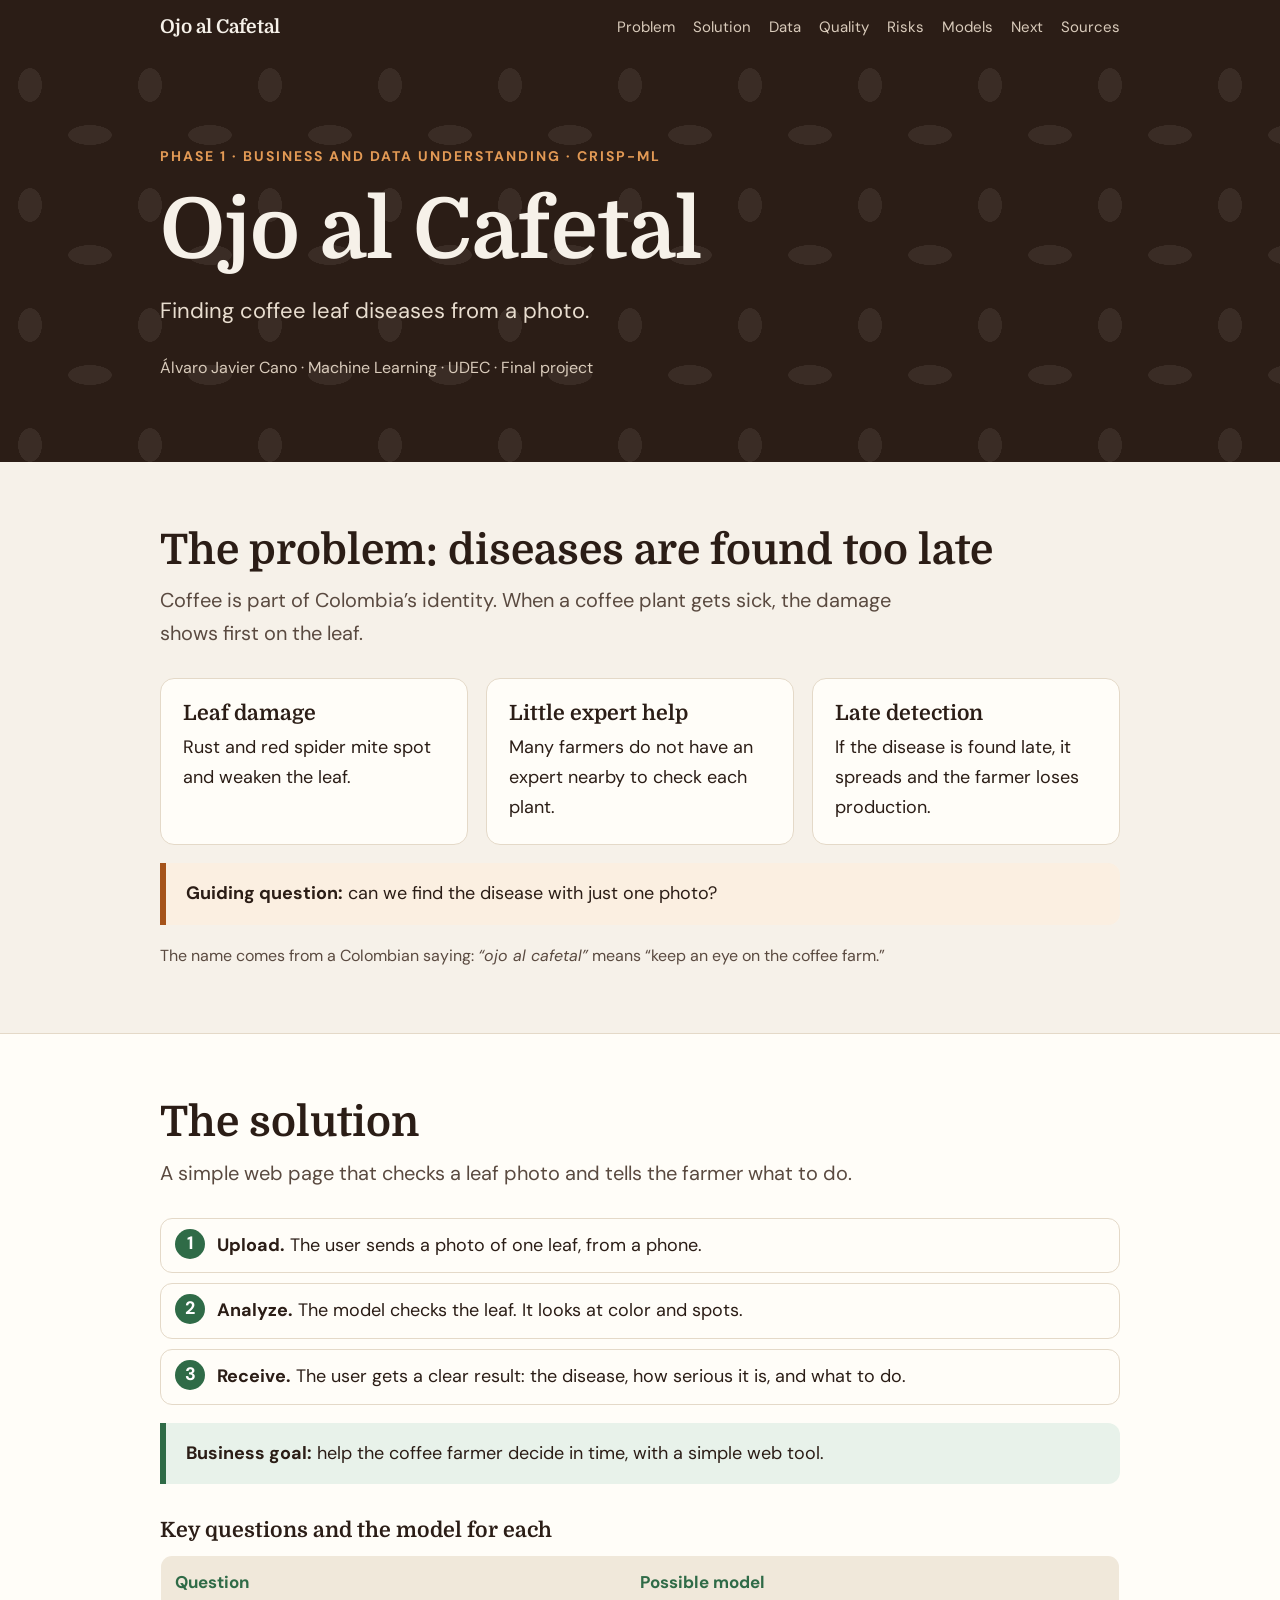
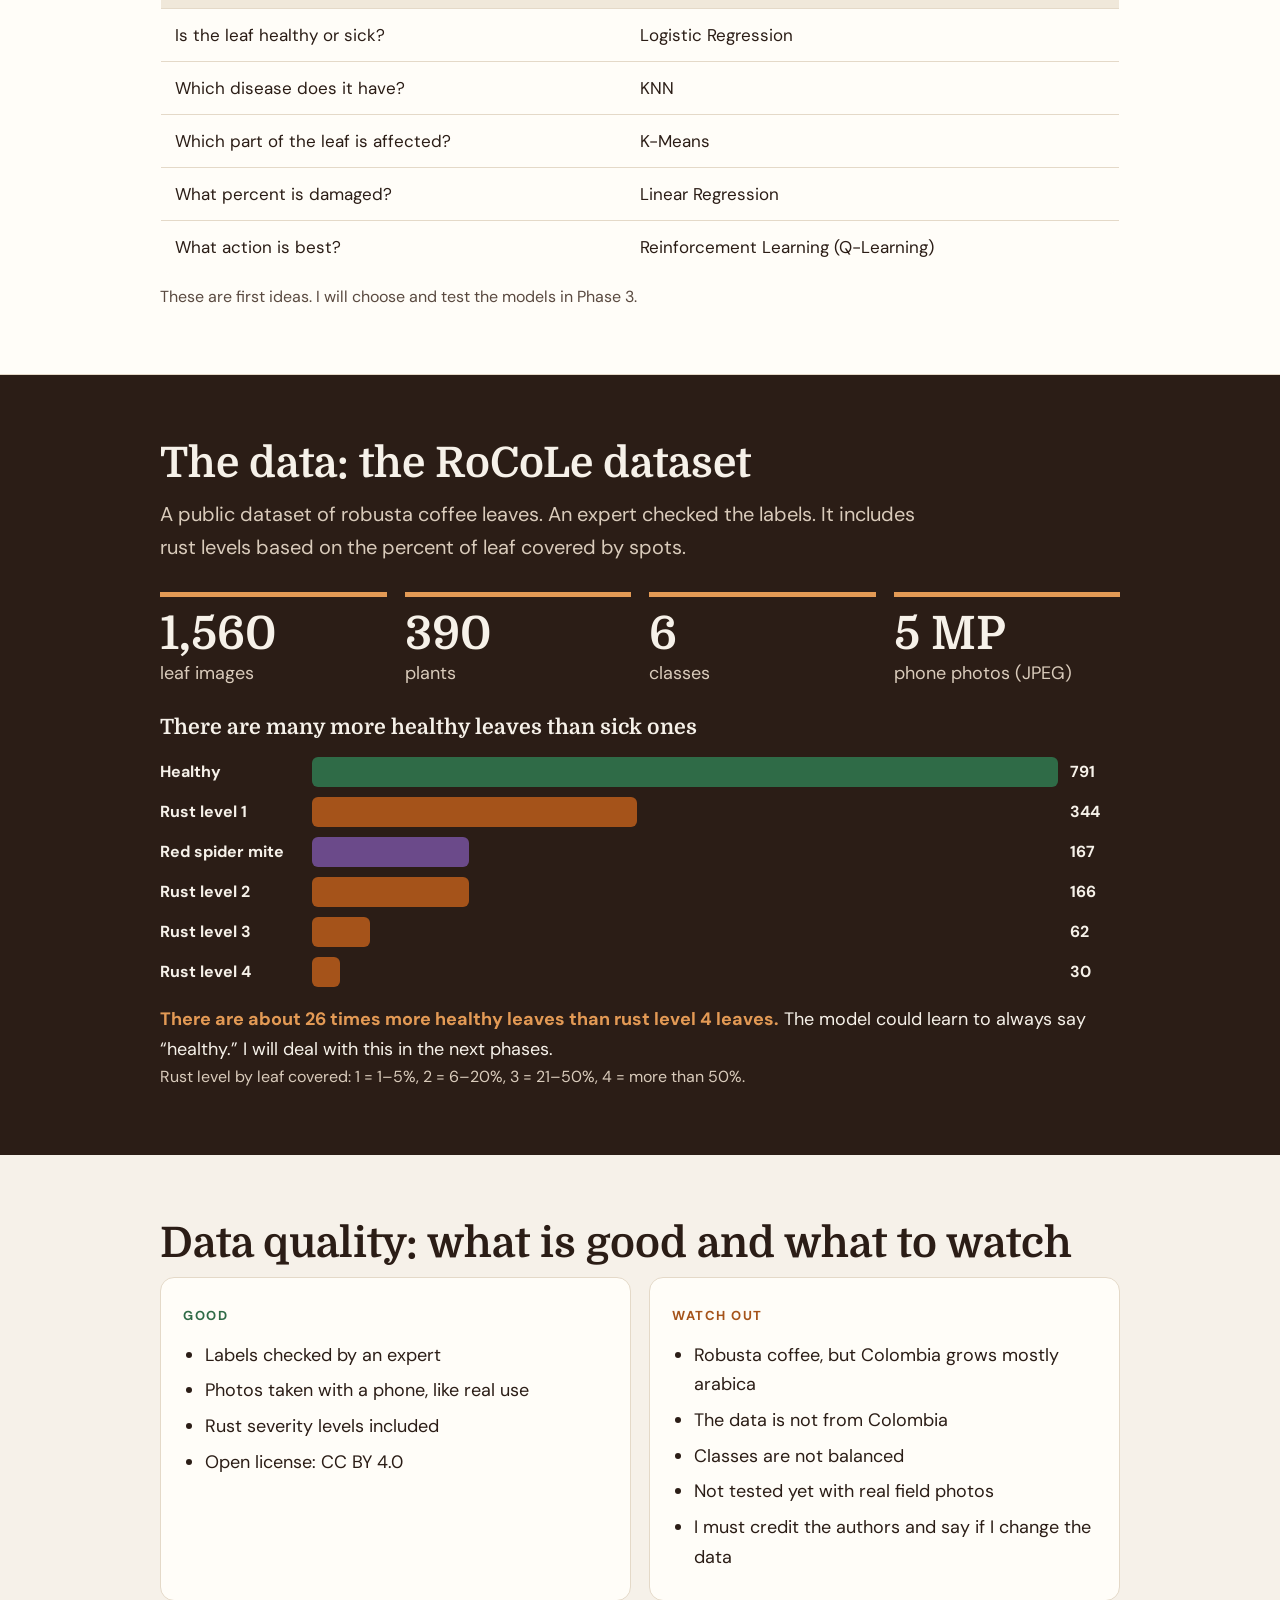
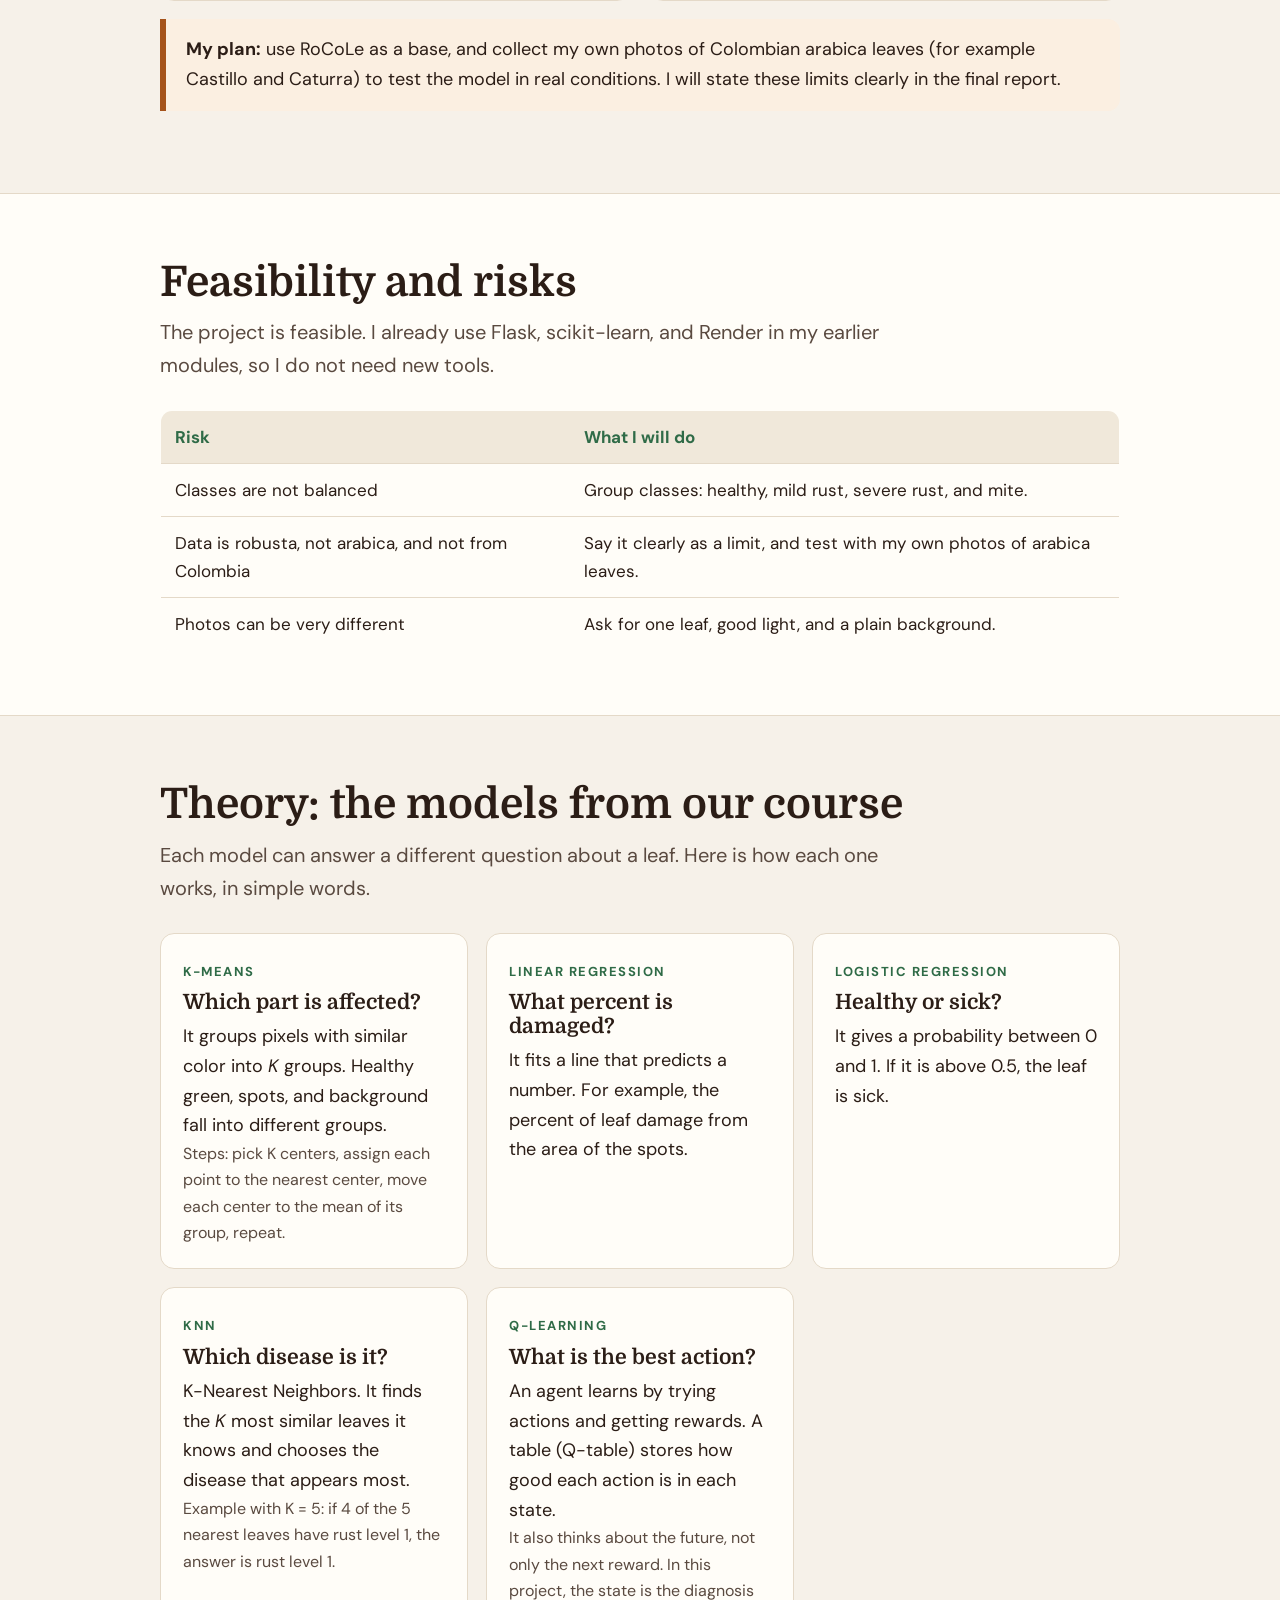
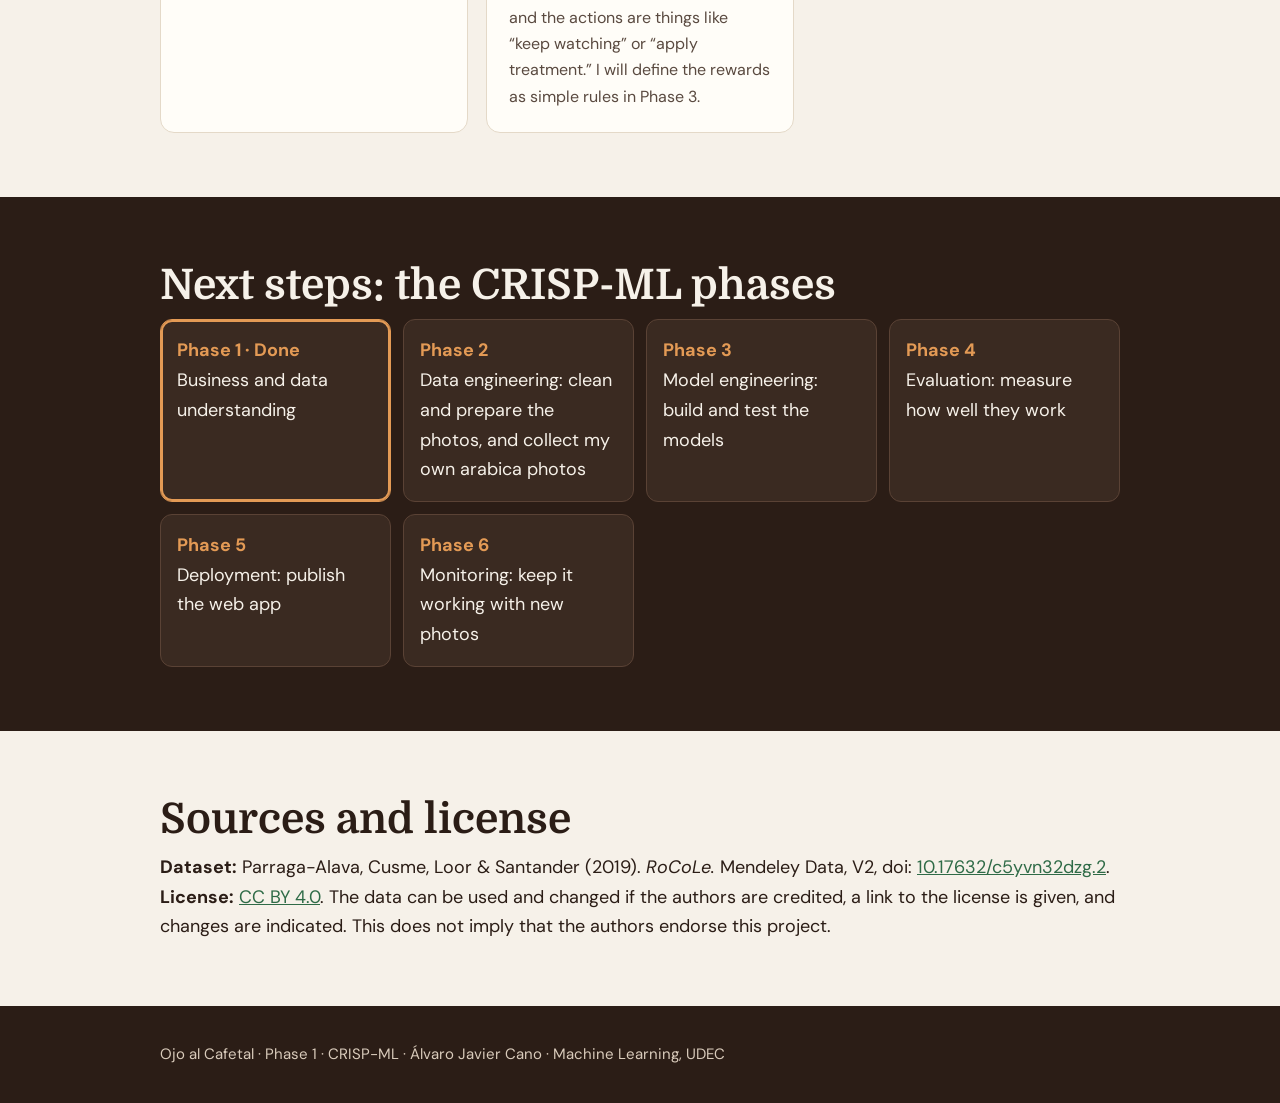
==== index.html @ 7c47e079 "Remove formulas" ====
<!doctype html>
<html lang="en">
<head>
<meta charset="utf-8">
<meta name="viewport" content="width=device-width,initial-scale=1">
<title>Ojo al Cafetal – Research</title>
<meta name="description" content="Research report, Phase 1 (CRISP-ML): finding coffee leaf diseases from a photo.">
<link rel="icon" href="data:image/svg+xml,<svg xmlns='http://www.w3.org/2000/svg' viewBox='0 0 100 100'><text y='.9em' font-size='90'>🌿</text></svg>">
<link rel="preconnect" href="https://fonts.googleapis.com">
<link rel="preconnect" href="https://fonts.gstatic.com" crossorigin>
<link href="https://fonts.googleapis.com/css2?family=Domine:wght@600;700&family=DM+Sans:wght@400;500;700&display=swap" rel="stylesheet">
<link rel="stylesheet" href="style.css">
</head>
<body>

<nav><div class="wrap">
  <b>Ojo al Cafetal</b>
  <a href="#problem">Problem</a>
  <a href="#solution">Solution</a>
  <a href="#data">Data</a>
  <a href="#quality">Quality</a>
  <a href="#risks">Risks</a>
  <a href="#models">Models</a>
  <a href="#next">Next</a>
  <a href="#sources">Sources</a>
</div></nav>

<header class="hero"><div class="wrap">
  <p class="kicker">Phase 1 · Business and data understanding · CRISP-ML</p>
  <h1>Ojo al Cafetal</h1>
  <p class="sub">Finding coffee leaf diseases from a photo.</p>
  <p class="by">Álvaro Javier Cano · Machine Learning · UDEC · Final project</p>
</div></header>

<section id="problem"><div class="wrap">
  <h2>The problem: diseases are found too late</h2>
  <p class="lead">Coffee is part of Colombia’s identity. When a coffee plant gets sick, the damage shows first on the leaf.</p>
  <div class="grid">
    <div class="card"><h3>Leaf damage</h3><p>Rust and red spider mite spot and weaken the leaf.</p></div>
    <div class="card"><h3>Little expert help</h3><p>Many farmers do not have an expert nearby to check each plant.</p></div>
    <div class="card"><h3>Late detection</h3><p>If the disease is found late, it spreads and the farmer loses production.</p></div>
  </div>
  <div class="callout"><b>Guiding question:</b> can we find the disease with just one photo?</div>
  <p class="note">The name comes from a Colombian saying: <i>“ojo al cafetal”</i> means “keep an eye on the coffee farm.”</p>
</div></section>

<section id="solution" class="alt"><div class="wrap">
  <h2>The solution</h2>
  <p class="lead">A simple web page that checks a leaf photo and tells the farmer what to do.</p>
  <ol class="steps">
    <li><b>Upload.</b> The user sends a photo of one leaf, from a phone.</li>
    <li><b>Analyze.</b> The model checks the leaf. It looks at color and spots.</li>
    <li><b>Receive.</b> The user gets a clear result: the disease, how serious it is, and what to do.</li>
  </ol>
  <div class="callout" style="border-color:var(--green);background:#E8F2EA"><b>Business goal:</b> help the coffee farmer decide in time, with a simple web tool.</div>

  <h3 style="margin-top:34px;margin-bottom:12px">Key questions and the model for each</h3>
  <table>
    <tr><th>Question</th><th>Possible model</th></tr>
    <tr><td>Is the leaf healthy or sick?</td><td>Logistic Regression</td></tr>
    <tr><td>Which disease does it have?</td><td>KNN</td></tr>
    <tr><td>Which part of the leaf is affected?</td><td>K-Means</td></tr>
    <tr><td>What percent is damaged?</td><td>Linear Regression</td></tr>
    <tr><td>What action is best?</td><td>Reinforcement Learning (Q-Learning)</td></tr>
  </table>
  <p class="note" style="margin-top:10px">These are first ideas. I will choose and test the models in Phase 3.</p>
</div></section>

<section id="data" class="dark"><div class="wrap">
  <h2>The data: the RoCoLe dataset</h2>
  <p class="lead">A public dataset of robusta coffee leaves. An expert checked the labels. It includes rust levels based on the percent of leaf covered by spots.</p>
  <div class="stats">
    <div class="stat"><b>1,560</b><span>leaf images</span></div>
    <div class="stat"><b>390</b><span>plants</span></div>
    <div class="stat"><b>6</b><span>classes</span></div>
    <div class="stat"><b>5 MP</b><span>phone photos (JPEG)</span></div>
  </div>
  <h3 style="margin-bottom:6px">There are many more healthy leaves than sick ones</h3>
  <div class="bars" style="color:var(--dark)">
    <div class="bar" style="color:var(--cream)"><span>Healthy</span><i class="h" style="width:100%"></i><span>791</span></div>
    <div class="bar" style="color:var(--cream)"><span>Rust level 1</span><i style="width:43.5%"></i><span>344</span></div>
    <div class="bar" style="color:var(--cream)"><span>Red spider mite</span><i class="m" style="width:21.1%"></i><span>167</span></div>
    <div class="bar" style="color:var(--cream)"><span>Rust level 2</span><i style="width:21%"></i><span>166</span></div>
    <div class="bar" style="color:var(--cream)"><span>Rust level 3</span><i style="width:7.8%"></i><span>62</span></div>
    <div class="bar" style="color:var(--cream)"><span>Rust level 4</span><i style="width:3.8%"></i><span>30</span></div>
  </div>
  <p><b style="color:var(--orange)">There are about 26 times more healthy leaves than rust level 4 leaves.</b> The model could learn to always say “healthy.” I will deal with this in the next phases.</p>
  <p class="note" style="color:#D9CBBB">Rust level by leaf covered: 1 = 1–5%, 2 = 6–20%, 3 = 21–50%, 4 = more than 50%.</p>
</div></section>

<section id="quality"><div class="wrap">
  <h2>Data quality: what is good and what to watch</h2>
  <div class="grid">
    <div class="card">
      <span class="tag">GOOD</span>
      <ul>
        <li>Labels checked by an expert</li>
        <li>Photos taken with a phone, like real use</li>
        <li>Rust severity levels included</li>
        <li>Open license: CC BY 4.0</li>
      </ul>
    </div>
    <div class="card">
      <span class="tag warn">WATCH OUT</span>
      <ul>
        <li>Robusta coffee, but Colombia grows mostly arabica</li>
        <li>The data is not from Colombia</li>
        <li>Classes are not balanced</li>
        <li>Not tested yet with real field photos</li>
        <li>I must credit the authors and say if I change the data</li>
      </ul>
    </div>
  </div>
  <div class="callout"><b>My plan:</b> use RoCoLe as a base, and collect my own photos of Colombian arabica leaves (for example Castillo and Caturra) to test the model in real conditions. I will state these limits clearly in the final report.</div>
</div></section>

<section id="risks" class="alt"><div class="wrap">
  <h2>Feasibility and risks</h2>
  <p class="lead">The project is feasible. I already use Flask, scikit-learn, and Render in my earlier modules, so I do not need new tools.</p>
  <table>
    <tr><th>Risk</th><th>What I will do</th></tr>
    <tr><td>Classes are not balanced</td><td>Group classes: healthy, mild rust, severe rust, and mite.</td></tr>
    <tr><td>Data is robusta, not arabica, and not from Colombia</td><td>Say it clearly as a limit, and test with my own photos of arabica leaves.</td></tr>
    <tr><td>Photos can be very different</td><td>Ask for one leaf, good light, and a plain background.</td></tr>
  </table>
</div></section>

<section id="models"><div class="wrap">
  <h2>Theory: the models from our course</h2>
  <p class="lead">Each model can answer a different question about a leaf. Here is how each one works, in simple words.</p>
  <div class="grid">
    <div class="card"><span class="tag">K-MEANS</span><h3>Which part is affected?</h3>
      <p>It groups pixels with similar color into <i>K</i> groups. Healthy green, spots, and background fall into different groups.</p>
      <p class="note">Steps: pick K centers, assign each point to the nearest center, move each center to the mean of its group, repeat.</p></div>
    <div class="card"><span class="tag">LINEAR REGRESSION</span><h3>What percent is damaged?</h3>
      <p>It fits a line that predicts a number. For example, the percent of leaf damage from the area of the spots.</p></div>
    <div class="card"><span class="tag">LOGISTIC REGRESSION</span><h3>Healthy or sick?</h3>
      <p>It gives a probability between 0 and 1. If it is above 0.5, the leaf is sick.</p></div>
    <div class="card"><span class="tag">KNN</span><h3>Which disease is it?</h3>
      <p>K-Nearest Neighbors. It finds the <i>K</i> most similar leaves it knows and chooses the disease that appears most.</p>
      <p class="note">Example with K = 5: if 4 of the 5 nearest leaves have rust level 1, the answer is rust level 1.</p></div>
    <div class="card"><span class="tag">Q-LEARNING</span><h3>What is the best action?</h3>
      <p>An agent learns by trying actions and getting rewards. A table (Q-table) stores how good each action is in each state.</p>
      <p class="note">It also thinks about the future, not only the next reward. In this project, the state is the diagnosis and the actions are things like “keep watching” or “apply treatment.” I will define the rewards as simple rules in Phase 3.</p></div>
  </div>
</div></section>

<section id="next" class="dark"><div class="wrap">
  <h2>Next steps: the CRISP-ML phases</h2>
  <div class="phases">
    <div class="phase now"><b>Phase 1 · Done</b><br>Business and data understanding</div>
    <div class="phase"><b>Phase 2</b><br>Data engineering: clean and prepare the photos, and collect my own arabica photos</div>
    <div class="phase"><b>Phase 3</b><br>Model engineering: build and test the models</div>
    <div class="phase"><b>Phase 4</b><br>Evaluation: measure how well they work</div>
    <div class="phase"><b>Phase 5</b><br>Deployment: publish the web app</div>
    <div class="phase"><b>Phase 6</b><br>Monitoring: keep it working with new photos</div>
  </div>
</div></section>

<section id="sources"><div class="wrap">
  <h2>Sources and license</h2>
  <p><b>Dataset:</b> Parraga-Alava, Cusme, Loor &amp; Santander (2019). <i>RoCoLe.</i> Mendeley Data, V2, doi: <a href="https://doi.org/10.17632/c5yvn32dzg.2">10.17632/c5yvn32dzg.2</a>.</p>
  <p><b>License:</b> <a href="https://creativecommons.org/licenses/by/4.0/">CC BY 4.0</a>. The data can be used and changed if the authors are credited, a link to the license is given, and changes are indicated. This does not imply that the authors endorse this project.</p>
</div></section>

<footer><div class="wrap">
  Ojo al Cafetal · Phase 1 · CRISP-ML · Álvaro Javier Cano · Machine Learning, UDEC
</div></footer>

</body>
</html>
---- style.css ----
:root{
  --dark:#2B1D16;--cream:#F6F1E9;--card:#FFFDF8;--green:#2F6B47;--green2:#3E8A5B;
  --rust:#A5531A;--rust2:#C8772E;--orange:#E39A55;--muted:#5A4A40;--line:#E4D9C8;
}
*{box-sizing:border-box;margin:0;padding:0}
html{scroll-behavior:smooth}
body{font-family:'DM Sans',Arial,sans-serif;background:var(--cream);color:var(--dark);line-height:1.65;font-size:18px}
h1,h2,h3{font-family:'Domine',Georgia,serif;line-height:1.15}
a{color:var(--green)}
.wrap{max-width:1000px;margin:0 auto;padding:0 20px}
nav{position:sticky;top:0;z-index:5;background:var(--dark);color:var(--cream)}
nav .wrap{display:flex;gap:6px 18px;align-items:center;flex-wrap:wrap;padding:12px 20px}
nav b{font-family:'Domine',Georgia,serif;margin-right:auto;font-size:19px}
nav a{color:#D9CBBB;text-decoration:none;font-size:15px}
nav a:hover{color:var(--orange)}
header.hero{background:var(--dark);color:var(--cream);padding:90px 0 80px;position:relative;overflow:hidden}
header.hero::before{content:"";position:absolute;inset:0;opacity:.07;
  background-image:radial-gradient(ellipse 12px 17px at 30px 30px,#F6F1E9 98%,transparent 100%),radial-gradient(ellipse 22px 10px at 90px 80px,#F6F1E9 98%,transparent 100%);
  background-size:120px 120px}
header.hero .wrap{position:relative}
.kicker{letter-spacing:2px;font-size:14px;color:var(--orange);font-weight:700;text-transform:uppercase}
header.hero h1{font-size:clamp(44px,8vw,84px);margin:14px 0}
header.hero p.sub{font-size:22px;color:#E8DDCF;max-width:680px}
header.hero p.by{margin-top:26px;color:#D9CBBB;font-size:16px}
section{padding:64px 0}
section.alt{background:var(--card);border-top:1px solid var(--line);border-bottom:1px solid var(--line)}
section.dark{background:var(--dark);color:var(--cream)}
section.dark a{color:var(--orange)}
h2{font-size:clamp(30px,4.5vw,42px);margin-bottom:10px}
.lead{font-size:20px;color:var(--muted);max-width:760px;margin-bottom:28px}
.dark .lead{color:#D9CBBB}
.grid{display:grid;gap:18px;grid-template-columns:repeat(auto-fit,minmax(250px,1fr))}
.card{background:var(--card);border:1px solid var(--line);border-radius:14px;padding:22px}
.alt .card{background:var(--cream)}
.dark .card{background:#3A2A21;border-color:#5A4235}
.card h3{font-size:21px;margin-bottom:8px}
.tag{display:inline-block;font-size:13px;font-weight:700;letter-spacing:1.5px;color:var(--green);margin-bottom:8px}
.tag.warn{color:var(--rust)}
.dark .tag{color:#8FD1A8}.dark .tag.warn{color:var(--orange)}
ul{padding-left:22px}li{margin:6px 0}
.stats{display:grid;gap:18px;grid-template-columns:repeat(auto-fit,minmax(170px,1fr));margin:10px 0 26px}
.stat{border-top:5px solid var(--orange);padding-top:12px}
.stat b{display:block;font-family:'Domine',Georgia,serif;font-size:46px;line-height:1.1}
.stat span{color:#D9CBBB}
table{width:100%;border-collapse:collapse;background:var(--card);border-radius:12px;overflow:hidden;border:1px solid var(--line)}
th,td{text-align:left;padding:12px 14px;border-bottom:1px solid var(--line);vertical-align:top;font-size:17px}
th{color:var(--green);background:#F0E8DA}
.bars{display:flex;flex-direction:column;gap:10px;margin:18px 0}
.bar{display:grid;grid-template-columns:140px 1fr 50px;gap:12px;align-items:center;font-weight:700;font-size:16px}
.bar i{display:block;height:30px;border-radius:6px;background:var(--rust)}
.bar i.h{background:var(--green)}.bar i.m{background:#6B4A8A}
.note{color:var(--muted);font-size:16px}
.callout{border-left:6px solid var(--rust);background:#FBEFE1;padding:16px 20px;border-radius:0 12px 12px 0;margin:18px 0}
.formula{font-family:ui-monospace,Menlo,Consolas,monospace;background:#2B1D16;color:#F6F1E9;padding:12px 14px;border-radius:10px;font-size:15px;overflow-x:auto;margin:10px 0}
.steps{counter-reset:s;list-style:none;padding:0}
.steps li{counter-increment:s;position:relative;padding:12px 14px 12px 56px;background:var(--card);border:1px solid var(--line);border-radius:12px;margin:10px 0}
.steps li::before{content:counter(s);position:absolute;left:14px;top:10px;width:30px;height:30px;border-radius:50%;background:var(--green);color:#fff;font-weight:700;display:grid;place-items:center}
.phases{display:grid;gap:12px;grid-template-columns:repeat(auto-fit,minmax(200px,1fr))}
.phase{border:1px solid #5A4235;border-radius:12px;padding:16px;background:#3A2A21}
.phase.now{border-color:var(--orange);box-shadow:0 0 0 2px var(--orange) inset}
.phase b{color:var(--orange)}
footer{background:var(--dark);color:#D9CBBB;padding:36px 0;font-size:15px}
footer a{color:var(--orange)}
@media(max-width:600px){body{font-size:17px}.bar{grid-template-columns:110px 1fr 40px}th,td{font-size:15px;padding:10px}}
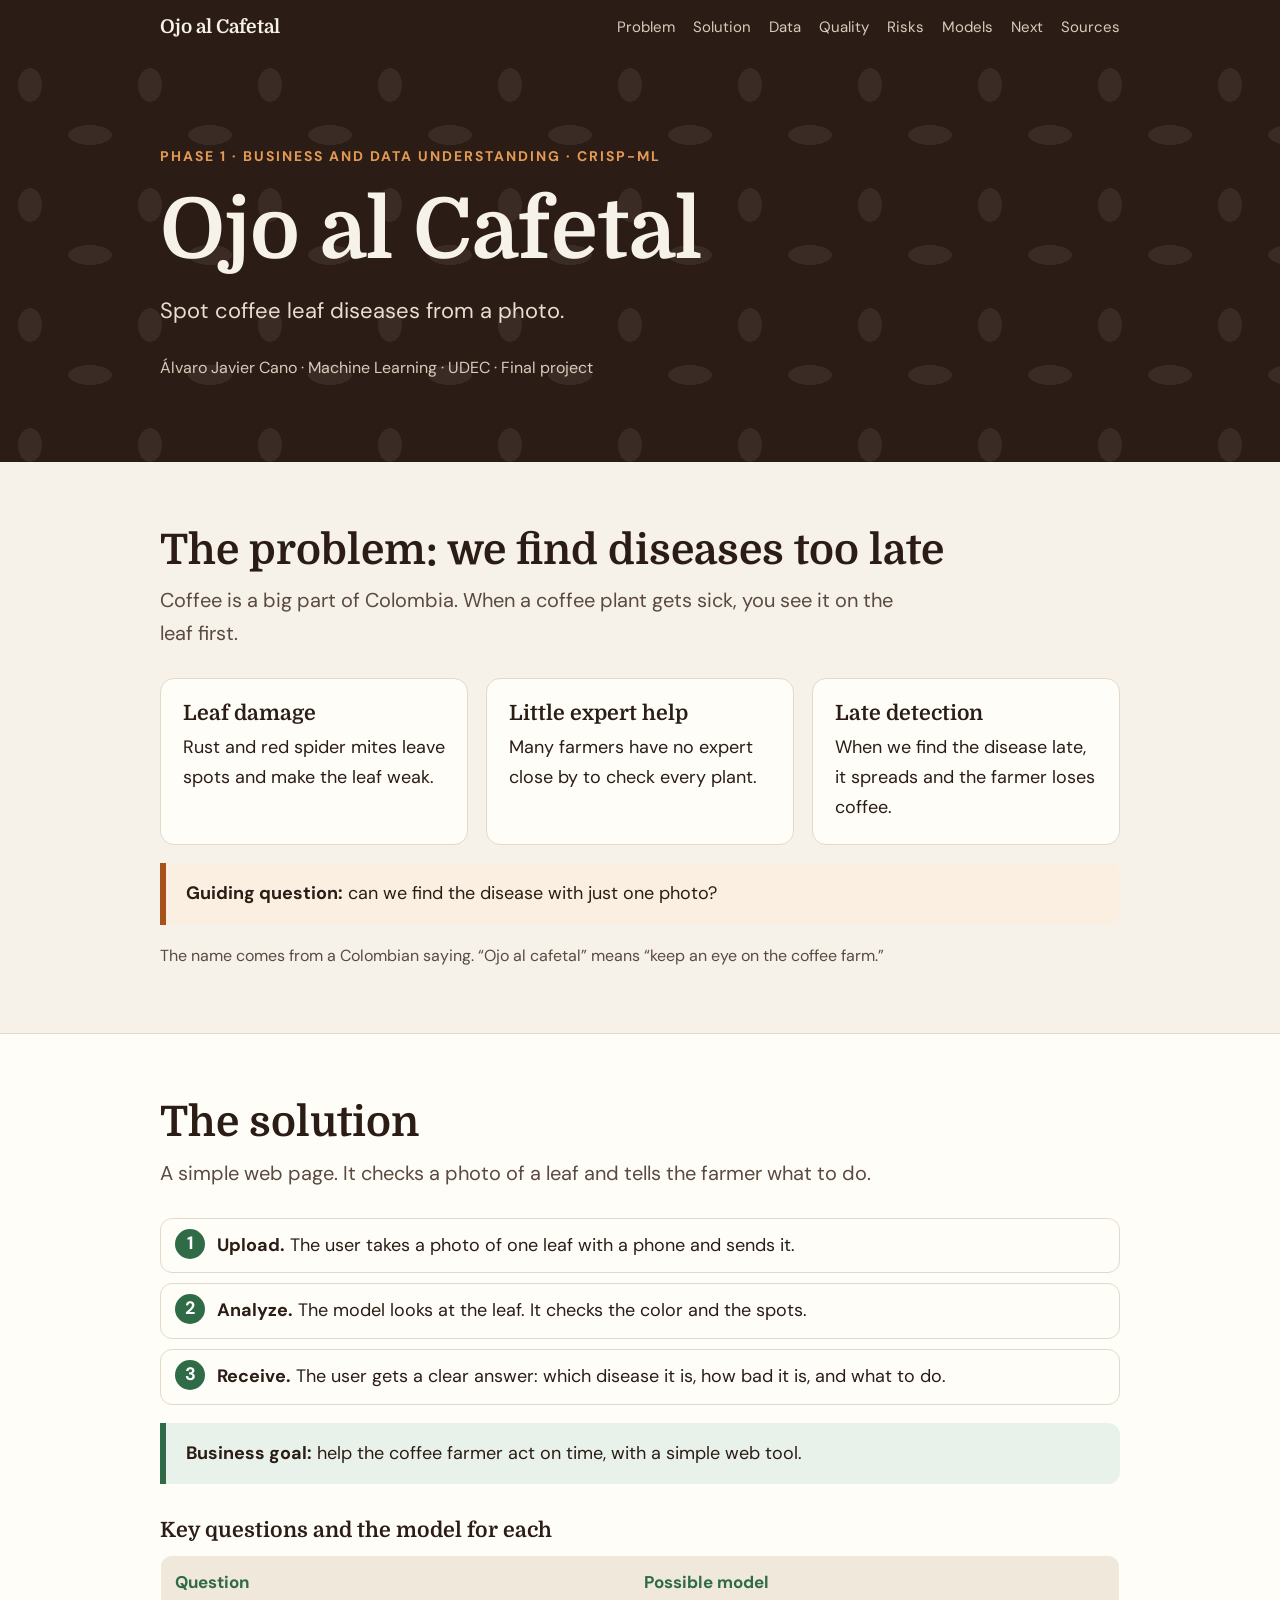
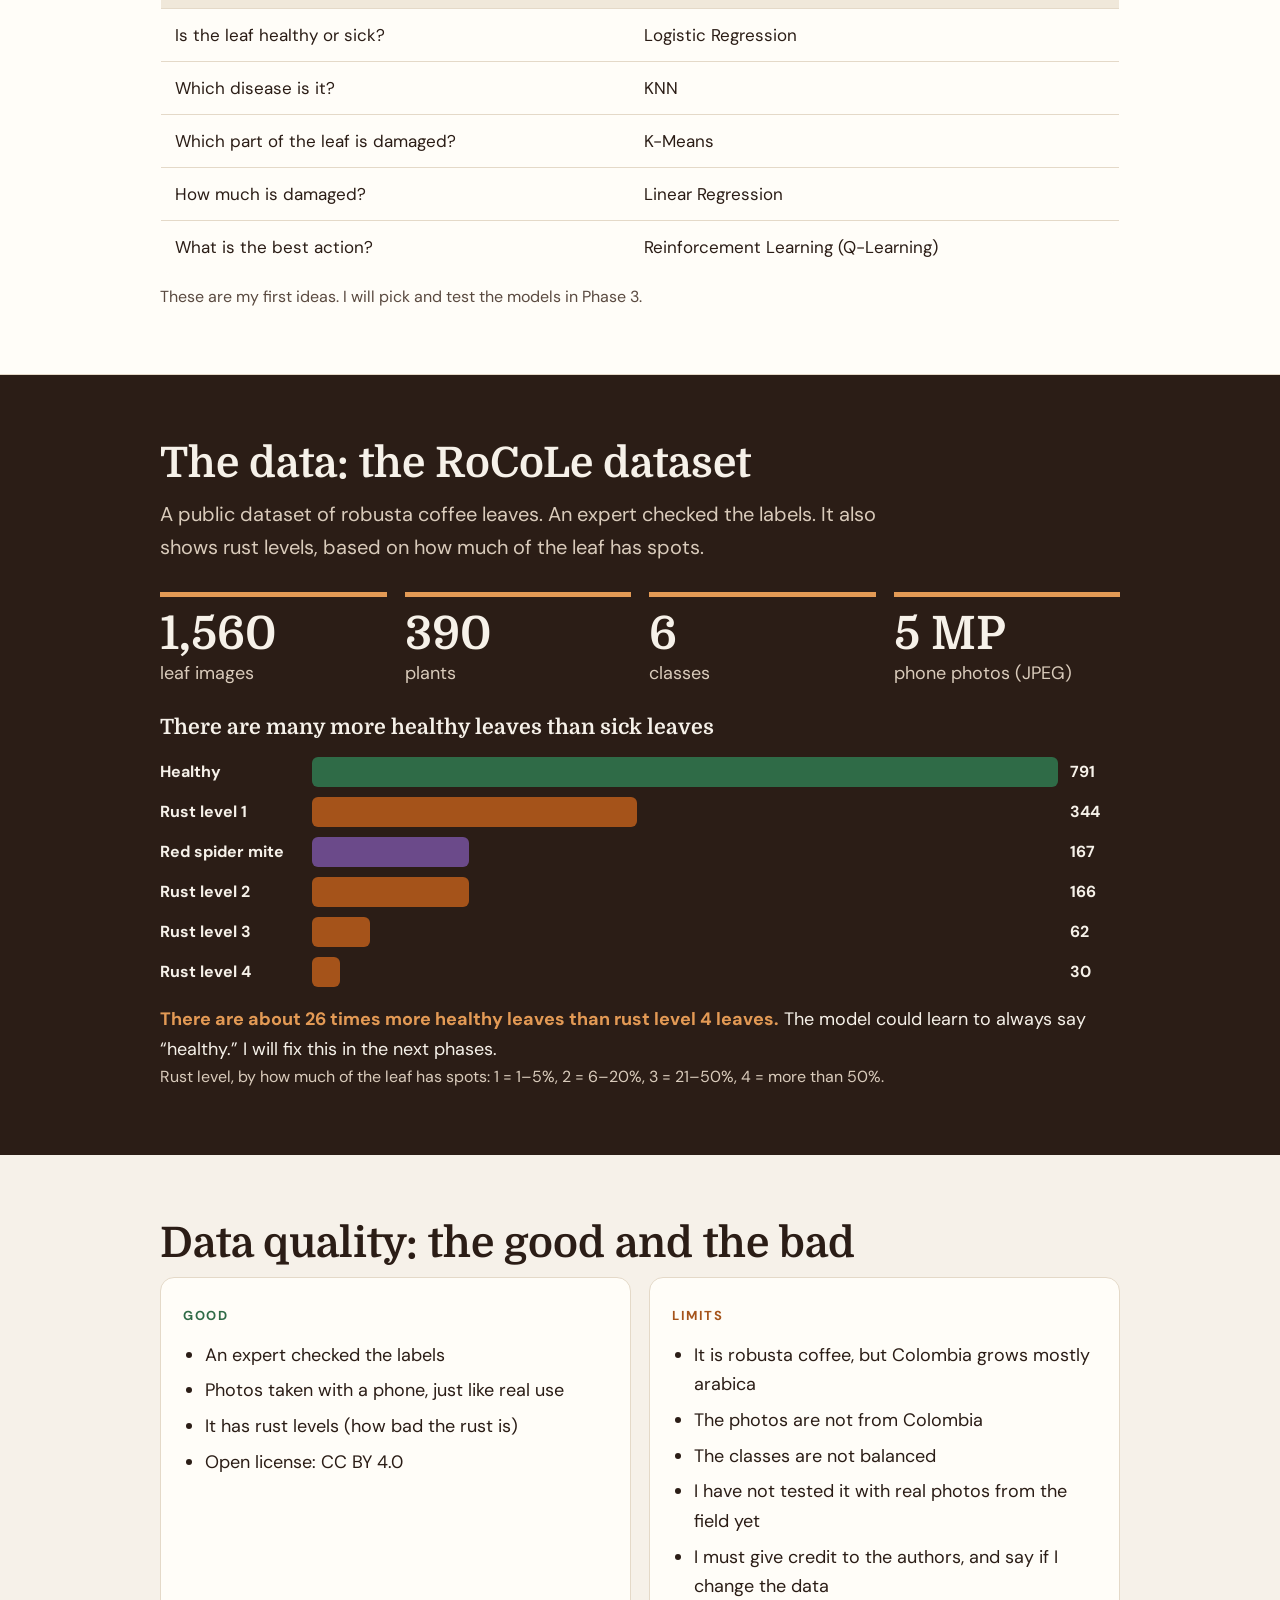
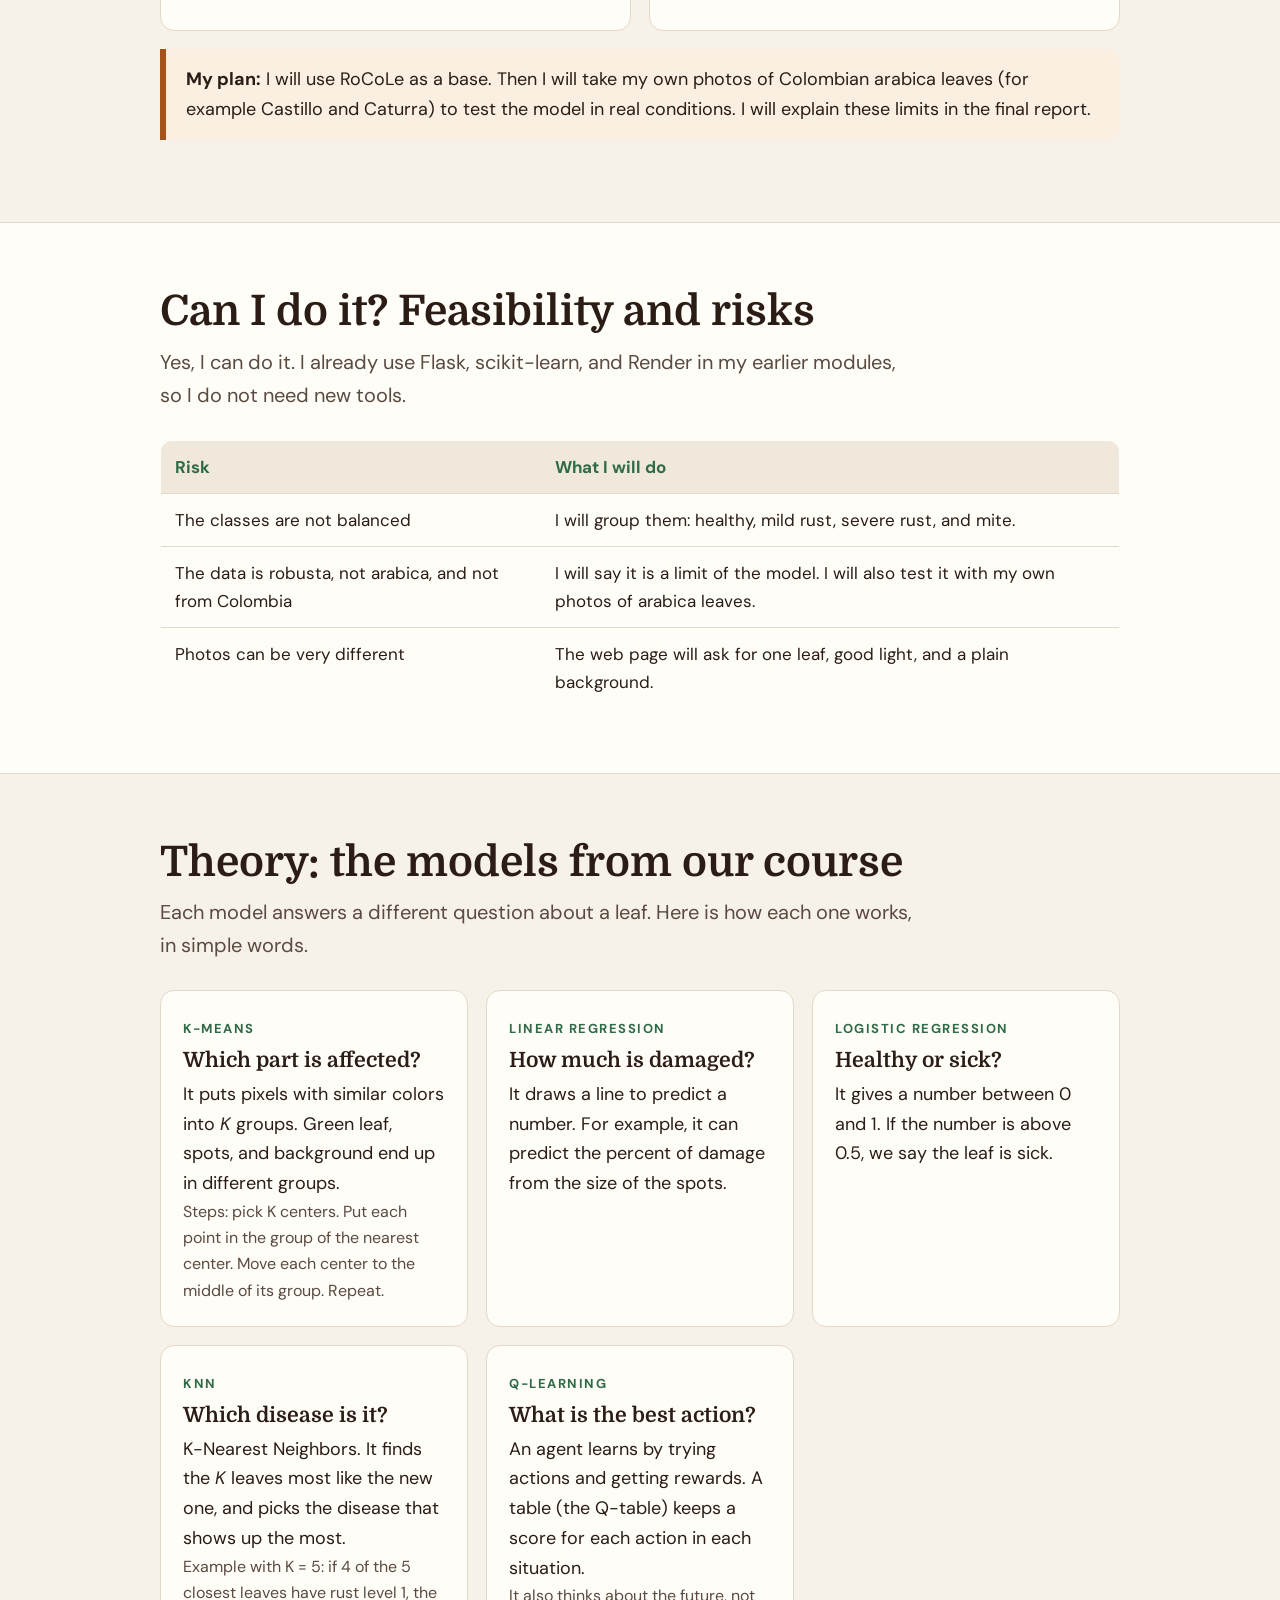
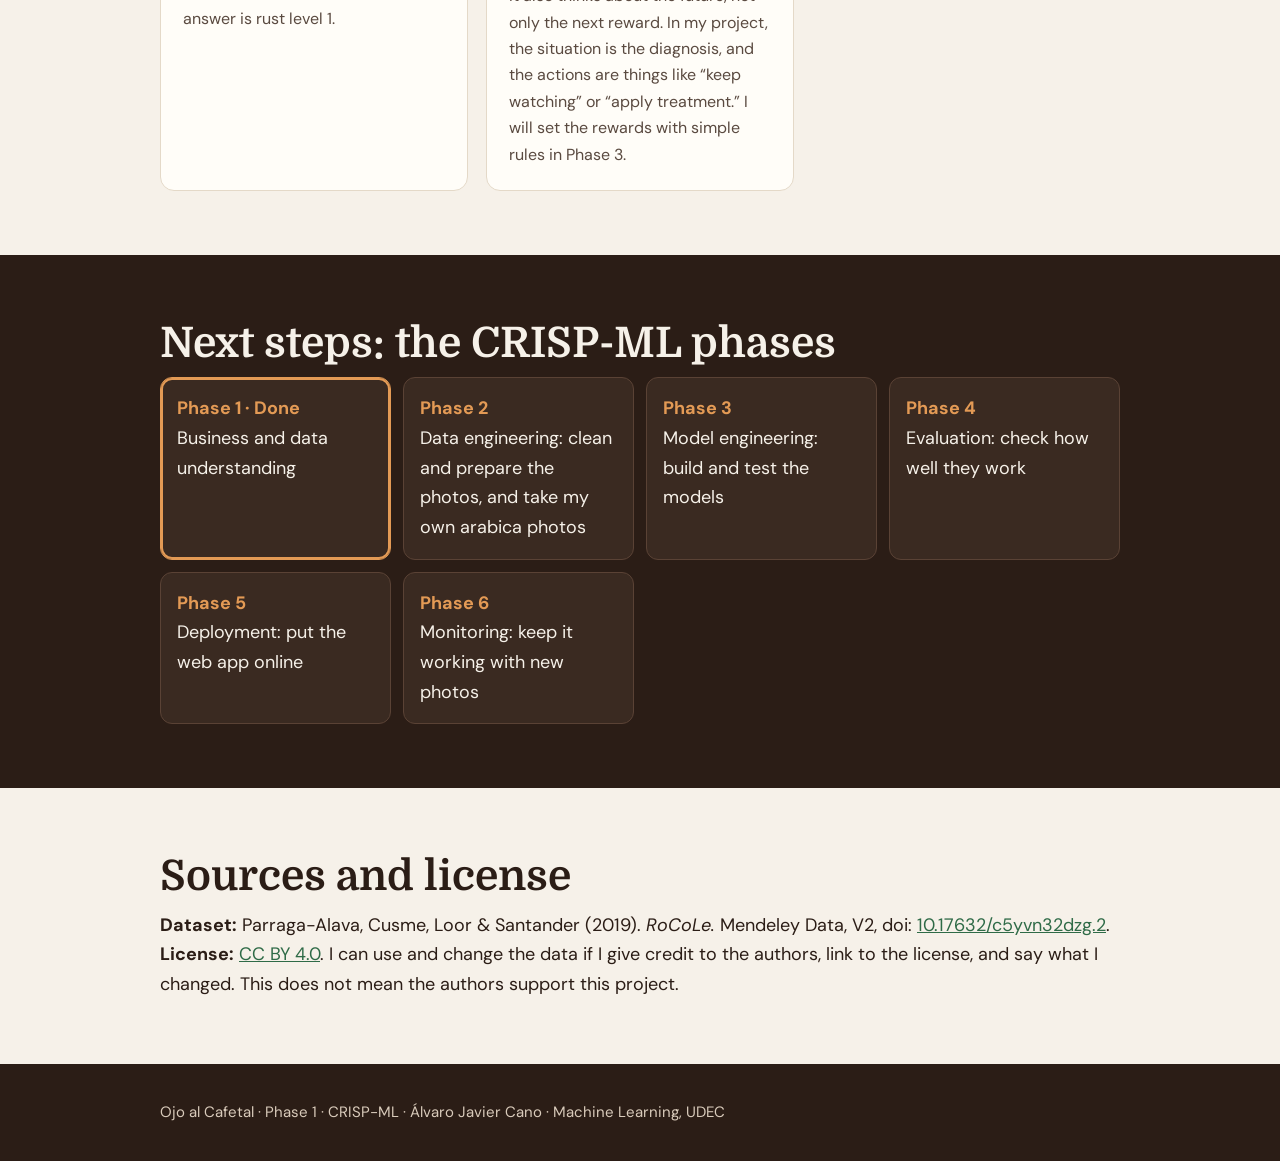
==== commit d25c8f74: "adjustment of terms" ====
--- a/index.html
+++ b/index.html
@@ -28,54 +28,54 @@
 <header class="hero"><div class="wrap">
   <p class="kicker">Phase 1 · Business and data understanding · CRISP-ML</p>
   <h1>Ojo al Cafetal</h1>
-  <p class="sub">Finding coffee leaf diseases from a photo.</p>
+  <p class="sub">Spot coffee leaf diseases from a photo.</p>
   <p class="by">Álvaro Javier Cano · Machine Learning · UDEC · Final project</p>
 </div></header>
 
 <section id="problem"><div class="wrap">
-  <h2>The problem: diseases are found too late</h2>
-  <p class="lead">Coffee is part of Colombia’s identity. When a coffee plant gets sick, the damage shows first on the leaf.</p>
+  <h2>The problem: we find diseases too late</h2>
+  <p class="lead">Coffee is a big part of Colombia. When a coffee plant gets sick, you see it on the leaf first.</p>
   <div class="grid">
-    <div class="card"><h3>Leaf damage</h3><p>Rust and red spider mite spot and weaken the leaf.</p></div>
-    <div class="card"><h3>Little expert help</h3><p>Many farmers do not have an expert nearby to check each plant.</p></div>
-    <div class="card"><h3>Late detection</h3><p>If the disease is found late, it spreads and the farmer loses production.</p></div>
+    <div class="card"><h3>Leaf damage</h3><p>Rust and red spider mites leave spots and make the leaf weak.</p></div>
+    <div class="card"><h3>Little expert help</h3><p>Many farmers have no expert close by to check every plant.</p></div>
+    <div class="card"><h3>Late detection</h3><p>When we find the disease late, it spreads and the farmer loses coffee.</p></div>
   </div>
   <div class="callout"><b>Guiding question:</b> can we find the disease with just one photo?</div>
-  <p class="note">The name comes from a Colombian saying: <i>“ojo al cafetal”</i> means “keep an eye on the coffee farm.”</p>
+  <p class="note">The name comes from a Colombian saying. “Ojo al cafetal” means “keep an eye on the coffee farm.”</p>
 </div></section>
 
 <section id="solution" class="alt"><div class="wrap">
   <h2>The solution</h2>
-  <p class="lead">A simple web page that checks a leaf photo and tells the farmer what to do.</p>
+  <p class="lead">A simple web page. It checks a photo of a leaf and tells the farmer what to do.</p>
   <ol class="steps">
-    <li><b>Upload.</b> The user sends a photo of one leaf, from a phone.</li>
-    <li><b>Analyze.</b> The model checks the leaf. It looks at color and spots.</li>
-    <li><b>Receive.</b> The user gets a clear result: the disease, how serious it is, and what to do.</li>
+    <li><b>Upload.</b> The user takes a photo of one leaf with a phone and sends it.</li>
+    <li><b>Analyze.</b> The model looks at the leaf. It checks the color and the spots.</li>
+    <li><b>Receive.</b> The user gets a clear answer: which disease it is, how bad it is, and what to do.</li>
   </ol>
-  <div class="callout" style="border-color:var(--green);background:#E8F2EA"><b>Business goal:</b> help the coffee farmer decide in time, with a simple web tool.</div>
+  <div class="callout" style="border-color:var(--green);background:#E8F2EA"><b>Business goal:</b> help the coffee farmer act on time, with a simple web tool.</div>
 
   <h3 style="margin-top:34px;margin-bottom:12px">Key questions and the model for each</h3>
   <table>
     <tr><th>Question</th><th>Possible model</th></tr>
     <tr><td>Is the leaf healthy or sick?</td><td>Logistic Regression</td></tr>
-    <tr><td>Which disease does it have?</td><td>KNN</td></tr>
-    <tr><td>Which part of the leaf is affected?</td><td>K-Means</td></tr>
-    <tr><td>What percent is damaged?</td><td>Linear Regression</td></tr>
-    <tr><td>What action is best?</td><td>Reinforcement Learning (Q-Learning)</td></tr>
+    <tr><td>Which disease is it?</td><td>KNN</td></tr>
+    <tr><td>Which part of the leaf is damaged?</td><td>K-Means</td></tr>
+    <tr><td>How much is damaged?</td><td>Linear Regression</td></tr>
+    <tr><td>What is the best action?</td><td>Reinforcement Learning (Q-Learning)</td></tr>
   </table>
-  <p class="note" style="margin-top:10px">These are first ideas. I will choose and test the models in Phase 3.</p>
+  <p class="note" style="margin-top:10px">These are my first ideas. I will pick and test the models in Phase 3.</p>
 </div></section>
 
 <section id="data" class="dark"><div class="wrap">
   <h2>The data: the RoCoLe dataset</h2>
-  <p class="lead">A public dataset of robusta coffee leaves. An expert checked the labels. It includes rust levels based on the percent of leaf covered by spots.</p>
+  <p class="lead">A public dataset of robusta coffee leaves. An expert checked the labels. It also shows rust levels, based on how much of the leaf has spots.</p>
   <div class="stats">
     <div class="stat"><b>1,560</b><span>leaf images</span></div>
     <div class="stat"><b>390</b><span>plants</span></div>
     <div class="stat"><b>6</b><span>classes</span></div>
     <div class="stat"><b>5 MP</b><span>phone photos (JPEG)</span></div>
   </div>
-  <h3 style="margin-bottom:6px">There are many more healthy leaves than sick ones</h3>
+  <h3 style="margin-bottom:6px">There are many more healthy leaves than sick leaves</h3>
   <div class="bars" style="color:var(--dark)">
     <div class="bar" style="color:var(--cream)"><span>Healthy</span><i class="h" style="width:100%"></i><span>791</span></div>
     <div class="bar" style="color:var(--cream)"><span>Rust level 1</span><i style="width:43.5%"></i><span>344</span></div>
@@ -84,64 +84,64 @@
     <div class="bar" style="color:var(--cream)"><span>Rust level 3</span><i style="width:7.8%"></i><span>62</span></div>
     <div class="bar" style="color:var(--cream)"><span>Rust level 4</span><i style="width:3.8%"></i><span>30</span></div>
   </div>
-  <p><b style="color:var(--orange)">There are about 26 times more healthy leaves than rust level 4 leaves.</b> The model could learn to always say “healthy.” I will deal with this in the next phases.</p>
-  <p class="note" style="color:#D9CBBB">Rust level by leaf covered: 1 = 1–5%, 2 = 6–20%, 3 = 21–50%, 4 = more than 50%.</p>
+  <p><b style="color:var(--orange)">There are about 26 times more healthy leaves than rust level 4 leaves.</b> The model could learn to always say “healthy.” I will fix this in the next phases.</p>
+  <p class="note" style="color:#D9CBBB">Rust level, by how much of the leaf has spots: 1 = 1–5%, 2 = 6–20%, 3 = 21–50%, 4 = more than 50%.</p>
 </div></section>
 
 <section id="quality"><div class="wrap">
-  <h2>Data quality: what is good and what to watch</h2>
+  <h2>Data quality: the good and the bad</h2>
   <div class="grid">
     <div class="card">
       <span class="tag">GOOD</span>
       <ul>
-        <li>Labels checked by an expert</li>
-        <li>Photos taken with a phone, like real use</li>
-        <li>Rust severity levels included</li>
+        <li>An expert checked the labels</li>
+        <li>Photos taken with a phone, just like real use</li>
+        <li>It has rust levels (how bad the rust is)</li>
         <li>Open license: CC BY 4.0</li>
       </ul>
     </div>
     <div class="card">
-      <span class="tag warn">WATCH OUT</span>
+      <span class="tag warn">LIMITS</span>
       <ul>
-        <li>Robusta coffee, but Colombia grows mostly arabica</li>
-        <li>The data is not from Colombia</li>
-        <li>Classes are not balanced</li>
-        <li>Not tested yet with real field photos</li>
-        <li>I must credit the authors and say if I change the data</li>
+        <li>It is robusta coffee, but Colombia grows mostly arabica</li>
+        <li>The photos are not from Colombia</li>
+        <li>The classes are not balanced</li>
+        <li>I have not tested it with real photos from the field yet</li>
+        <li>I must give credit to the authors, and say if I change the data</li>
       </ul>
     </div>
   </div>
-  <div class="callout"><b>My plan:</b> use RoCoLe as a base, and collect my own photos of Colombian arabica leaves (for example Castillo and Caturra) to test the model in real conditions. I will state these limits clearly in the final report.</div>
+  <div class="callout"><b>My plan:</b> I will use RoCoLe as a base. Then I will take my own photos of Colombian arabica leaves (for example Castillo and Caturra) to test the model in real conditions. I will explain these limits in the final report.</div>
 </div></section>
 
 <section id="risks" class="alt"><div class="wrap">
-  <h2>Feasibility and risks</h2>
-  <p class="lead">The project is feasible. I already use Flask, scikit-learn, and Render in my earlier modules, so I do not need new tools.</p>
+  <h2>Can I do it? Feasibility and risks</h2>
+  <p class="lead">Yes, I can do it. I already use Flask, scikit-learn, and Render in my earlier modules, so I do not need new tools.</p>
   <table>
     <tr><th>Risk</th><th>What I will do</th></tr>
-    <tr><td>Classes are not balanced</td><td>Group classes: healthy, mild rust, severe rust, and mite.</td></tr>
-    <tr><td>Data is robusta, not arabica, and not from Colombia</td><td>Say it clearly as a limit, and test with my own photos of arabica leaves.</td></tr>
-    <tr><td>Photos can be very different</td><td>Ask for one leaf, good light, and a plain background.</td></tr>
+    <tr><td>The classes are not balanced</td><td>I will group them: healthy, mild rust, severe rust, and mite.</td></tr>
+    <tr><td>The data is robusta, not arabica, and not from Colombia</td><td>I will say it is a limit of the model. I will also test it with my own photos of arabica leaves.</td></tr>
+    <tr><td>Photos can be very different</td><td>The web page will ask for one leaf, good light, and a plain background.</td></tr>
   </table>
 </div></section>
 
 <section id="models"><div class="wrap">
   <h2>Theory: the models from our course</h2>
-  <p class="lead">Each model can answer a different question about a leaf. Here is how each one works, in simple words.</p>
+  <p class="lead">Each model answers a different question about a leaf. Here is how each one works, in simple words.</p>
   <div class="grid">
     <div class="card"><span class="tag">K-MEANS</span><h3>Which part is affected?</h3>
-      <p>It groups pixels with similar color into <i>K</i> groups. Healthy green, spots, and background fall into different groups.</p>
-      <p class="note">Steps: pick K centers, assign each point to the nearest center, move each center to the mean of its group, repeat.</p></div>
-    <div class="card"><span class="tag">LINEAR REGRESSION</span><h3>What percent is damaged?</h3>
-      <p>It fits a line that predicts a number. For example, the percent of leaf damage from the area of the spots.</p></div>
+      <p>It puts pixels with similar colors into <i>K</i> groups. Green leaf, spots, and background end up in different groups.</p>
+      <p class="note">Steps: pick K centers. Put each point in the group of the nearest center. Move each center to the middle of its group. Repeat.</p></div>
+    <div class="card"><span class="tag">LINEAR REGRESSION</span><h3>How much is damaged?</h3>
+      <p>It draws a line to predict a number. For example, it can predict the percent of damage from the size of the spots.</p></div>
     <div class="card"><span class="tag">LOGISTIC REGRESSION</span><h3>Healthy or sick?</h3>
-      <p>It gives a probability between 0 and 1. If it is above 0.5, the leaf is sick.</p></div>
+      <p>It gives a number between 0 and 1. If the number is above 0.5, we say the leaf is sick.</p></div>
     <div class="card"><span class="tag">KNN</span><h3>Which disease is it?</h3>
-      <p>K-Nearest Neighbors. It finds the <i>K</i> most similar leaves it knows and chooses the disease that appears most.</p>
-      <p class="note">Example with K = 5: if 4 of the 5 nearest leaves have rust level 1, the answer is rust level 1.</p></div>
+      <p>K-Nearest Neighbors. It finds the <i>K</i> leaves most like the new one, and picks the disease that shows up the most.</p>
+      <p class="note">Example with K = 5: if 4 of the 5 closest leaves have rust level 1, the answer is rust level 1.</p></div>
     <div class="card"><span class="tag">Q-LEARNING</span><h3>What is the best action?</h3>
-      <p>An agent learns by trying actions and getting rewards. A table (Q-table) stores how good each action is in each state.</p>
-      <p class="note">It also thinks about the future, not only the next reward. In this project, the state is the diagnosis and the actions are things like “keep watching” or “apply treatment.” I will define the rewards as simple rules in Phase 3.</p></div>
+      <p>An agent learns by trying actions and getting rewards. A table (the Q-table) keeps a score for each action in each situation.</p>
+      <p class="note">It also thinks about the future, not only the next reward. In my project, the situation is the diagnosis, and the actions are things like “keep watching” or “apply treatment.” I will set the rewards with simple rules in Phase 3.</p></div>
   </div>
 </div></section>
 
@@ -149,10 +149,10 @@
   <h2>Next steps: the CRISP-ML phases</h2>
   <div class="phases">
     <div class="phase now"><b>Phase 1 · Done</b><br>Business and data understanding</div>
-    <div class="phase"><b>Phase 2</b><br>Data engineering: clean and prepare the photos, and collect my own arabica photos</div>
+    <div class="phase"><b>Phase 2</b><br>Data engineering: clean and prepare the photos, and take my own arabica photos</div>
     <div class="phase"><b>Phase 3</b><br>Model engineering: build and test the models</div>
-    <div class="phase"><b>Phase 4</b><br>Evaluation: measure how well they work</div>
-    <div class="phase"><b>Phase 5</b><br>Deployment: publish the web app</div>
+    <div class="phase"><b>Phase 4</b><br>Evaluation: check how well they work</div>
+    <div class="phase"><b>Phase 5</b><br>Deployment: put the web app online</div>
     <div class="phase"><b>Phase 6</b><br>Monitoring: keep it working with new photos</div>
   </div>
 </div></section>
@@ -160,7 +160,7 @@
 <section id="sources"><div class="wrap">
   <h2>Sources and license</h2>
   <p><b>Dataset:</b> Parraga-Alava, Cusme, Loor &amp; Santander (2019). <i>RoCoLe.</i> Mendeley Data, V2, doi: <a href="https://doi.org/10.17632/c5yvn32dzg.2">10.17632/c5yvn32dzg.2</a>.</p>
-  <p><b>License:</b> <a href="https://creativecommons.org/licenses/by/4.0/">CC BY 4.0</a>. The data can be used and changed if the authors are credited, a link to the license is given, and changes are indicated. This does not imply that the authors endorse this project.</p>
+  <p><b>License:</b> <a href="https://creativecommons.org/licenses/by/4.0/">CC BY 4.0</a>. I can use and change the data if I give credit to the authors, link to the license, and say what I changed. This does not mean the authors support this project.</p>
 </div></section>
 
 <footer><div class="wrap">
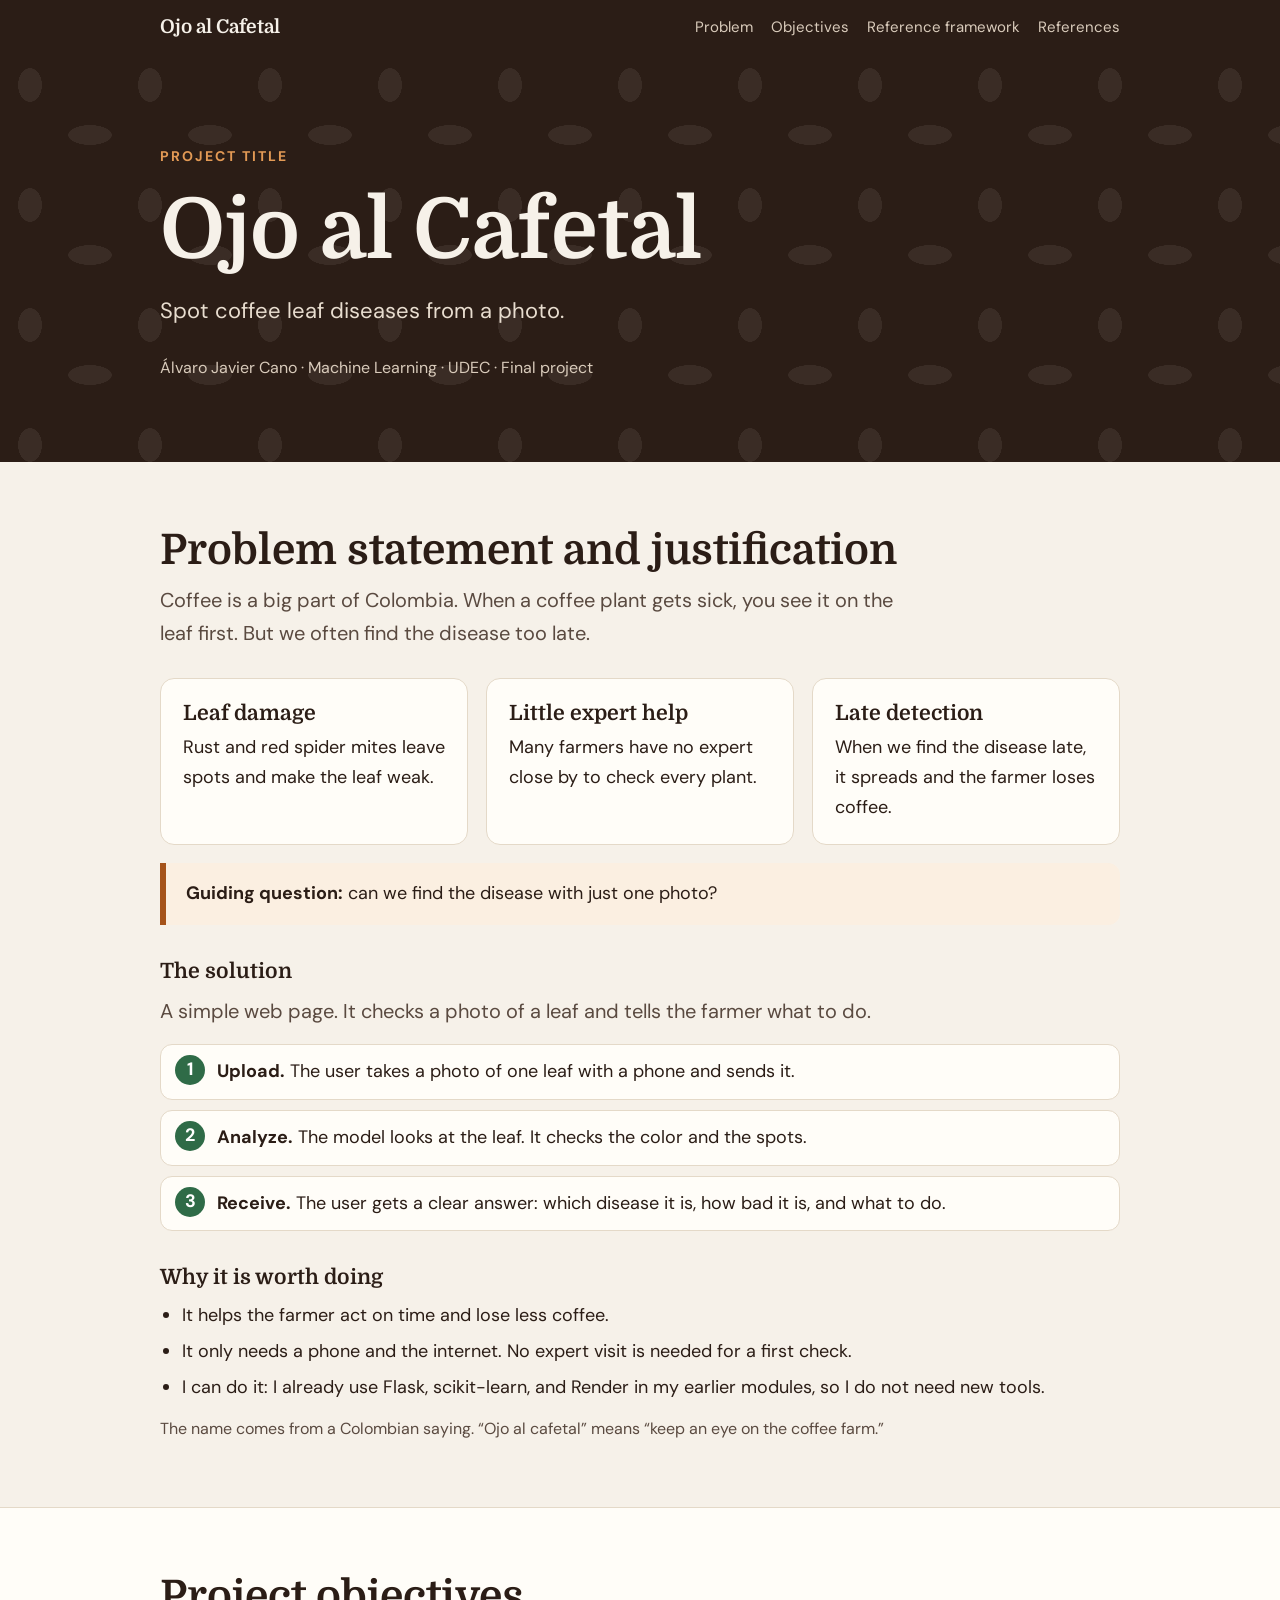
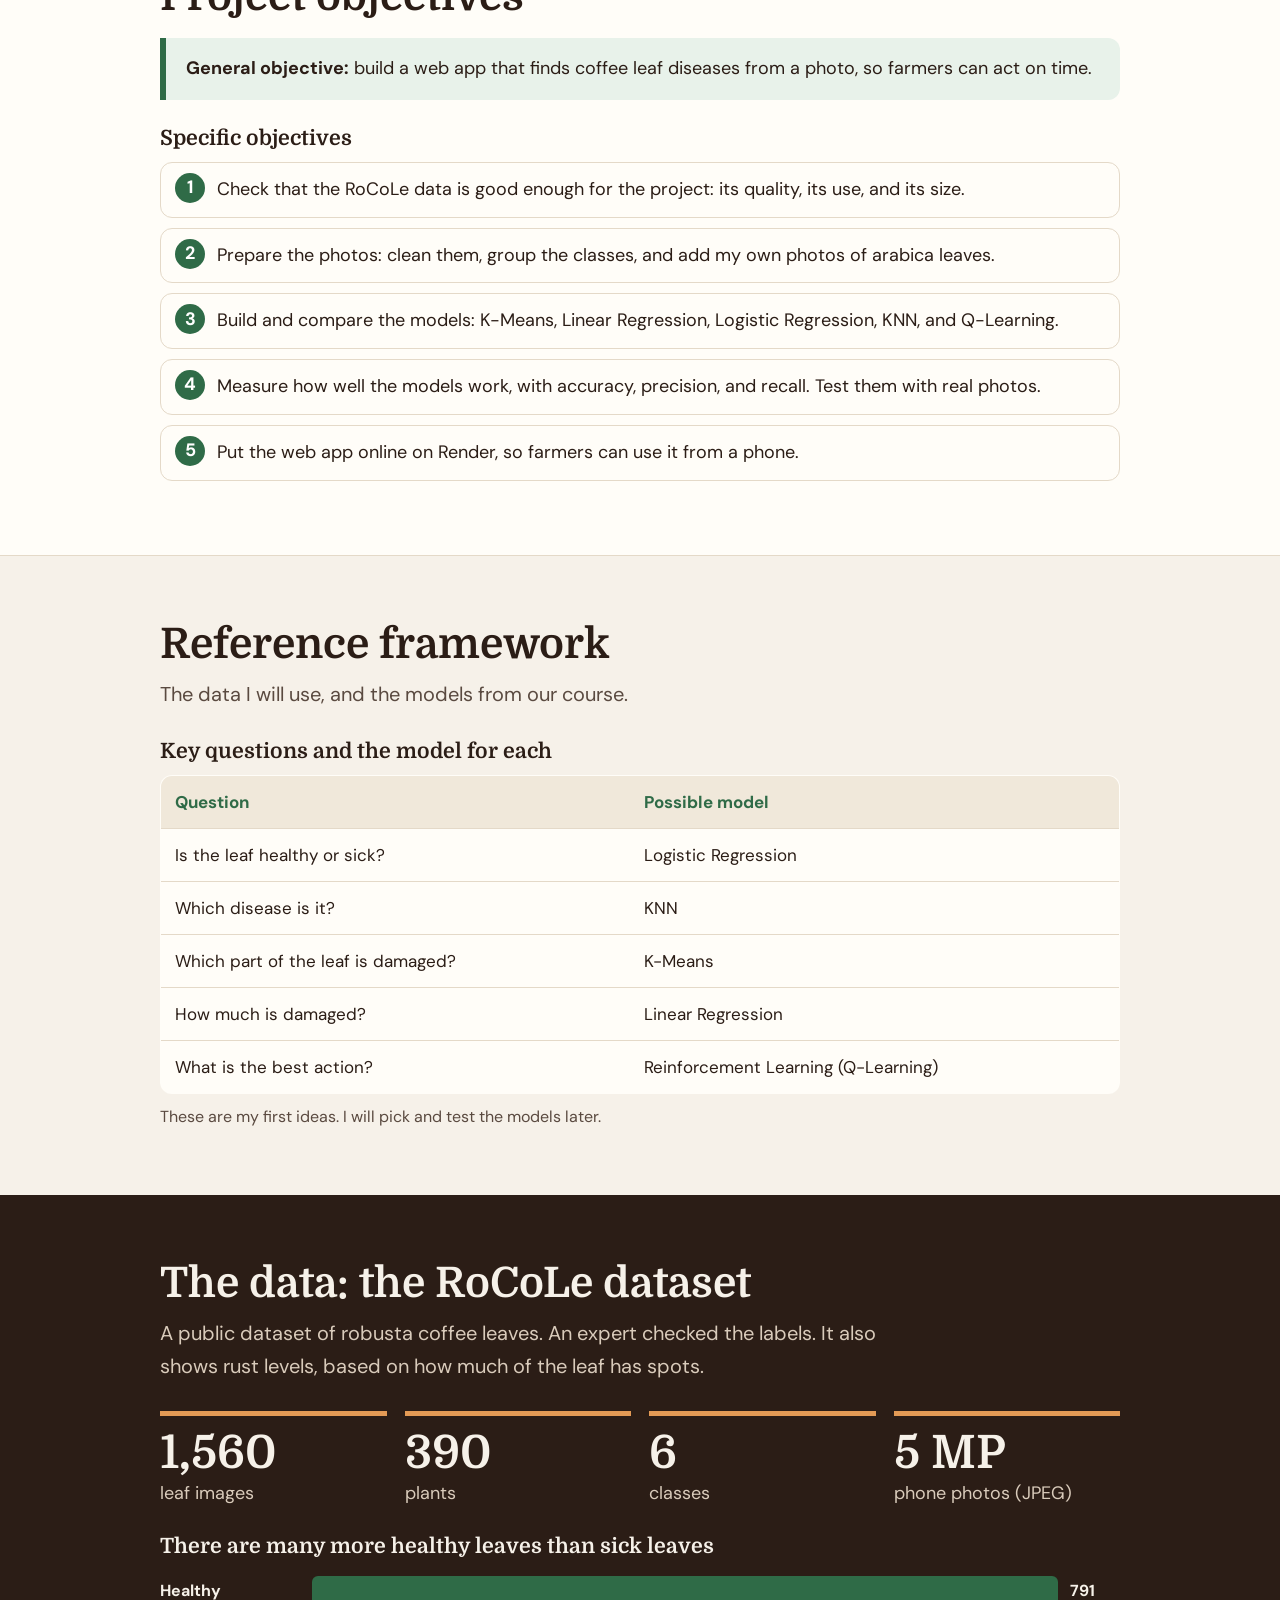
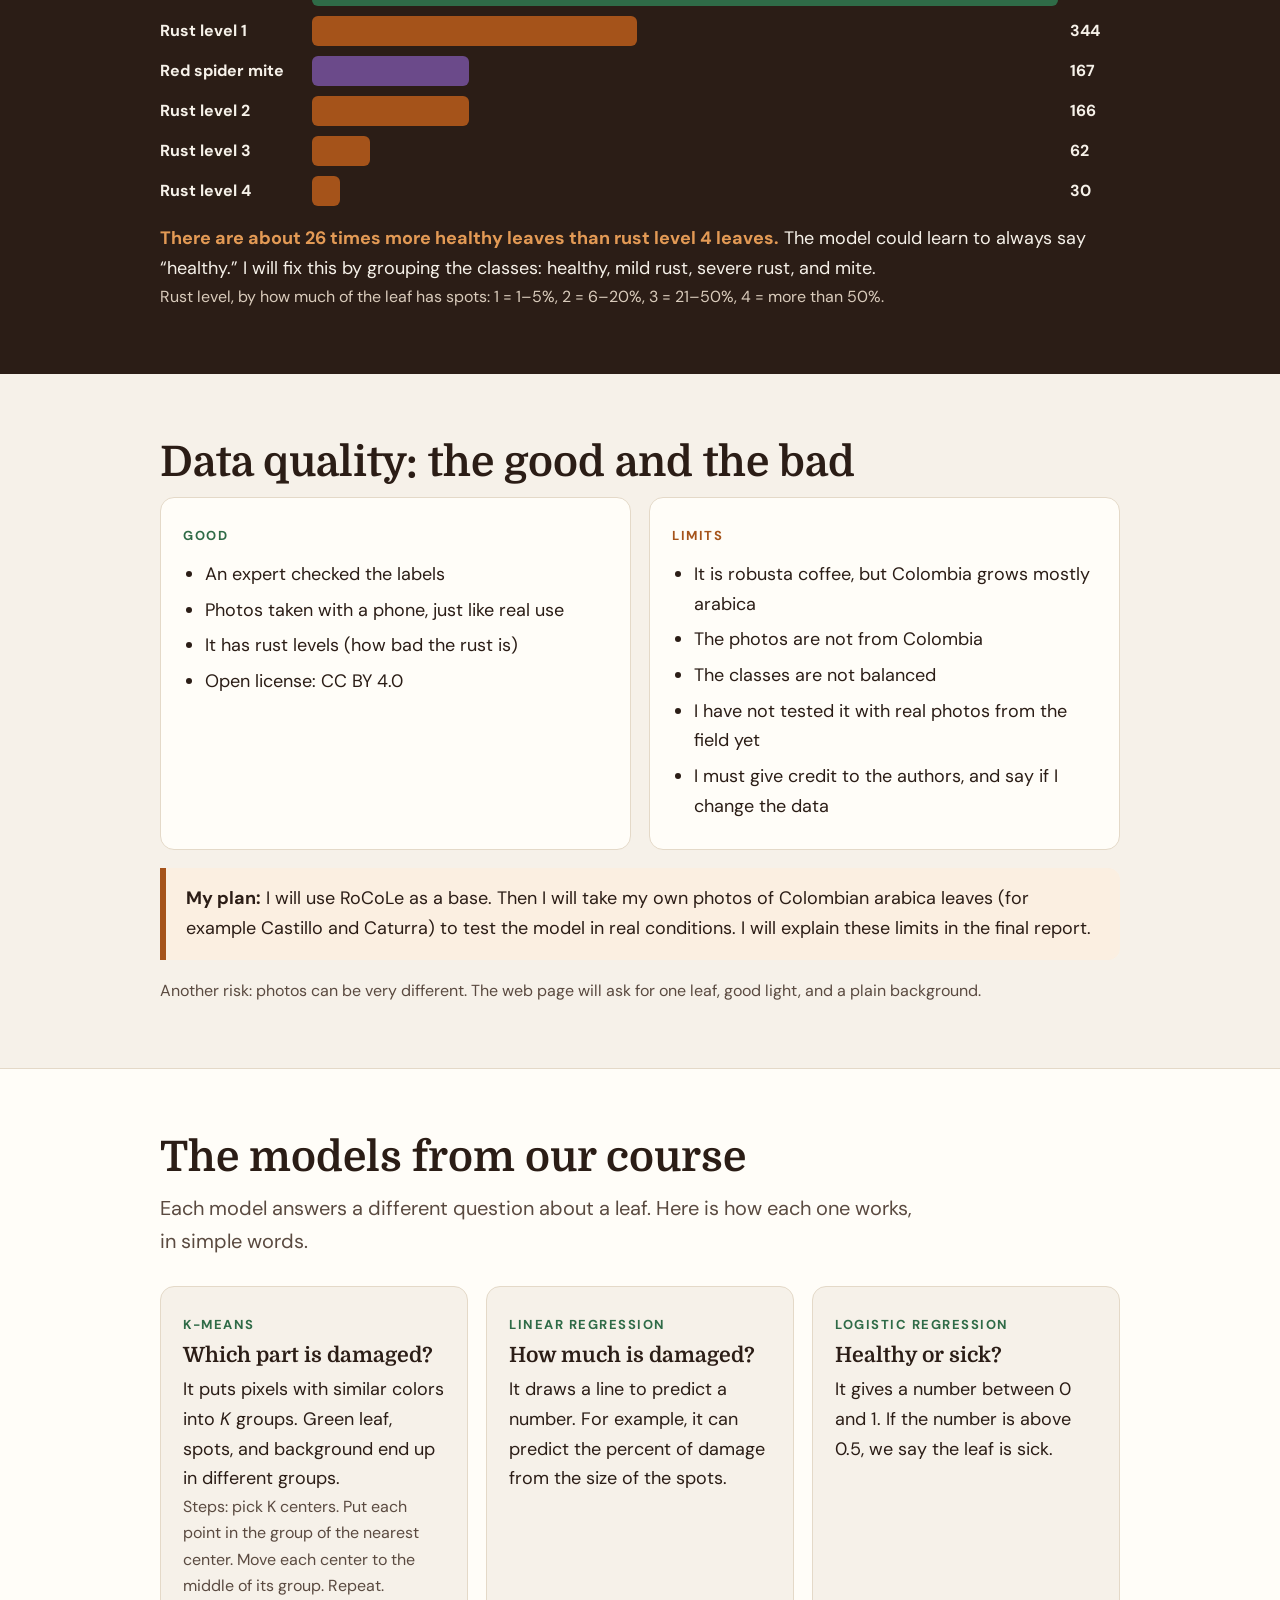
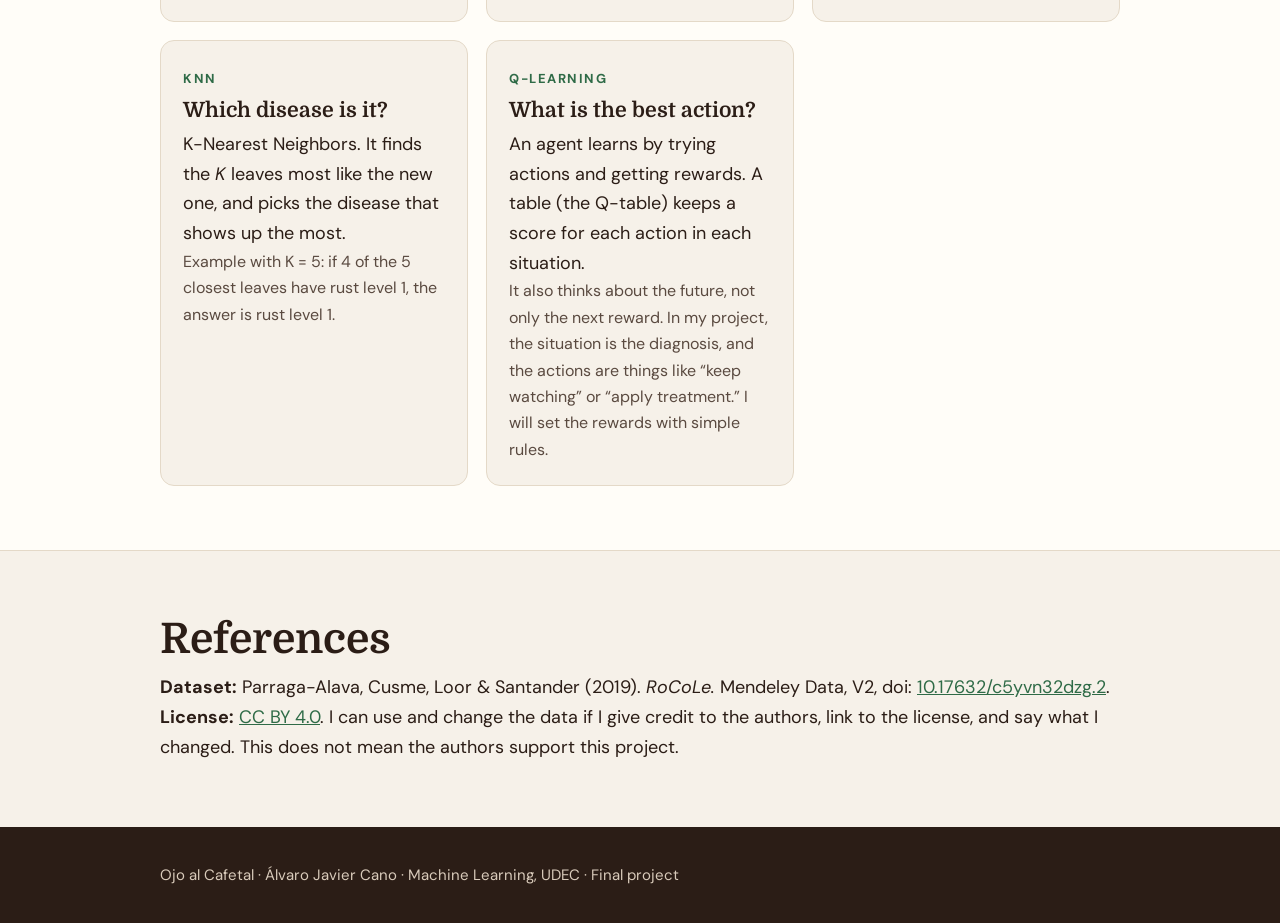
==== commit c17e5f8c: "Follow project structure" ====
--- a/index.html
+++ b/index.html
@@ -4,7 +4,7 @@
 <meta charset="utf-8">
 <meta name="viewport" content="width=device-width,initial-scale=1">
 <title>Ojo al Cafetal – Research</title>
-<meta name="description" content="Research report, Phase 1 (CRISP-ML): finding coffee leaf diseases from a photo.">
+<meta name="description" content="Final project, Machine Learning: spot coffee leaf diseases from a photo.">
 <link rel="icon" href="data:image/svg+xml,<svg xmlns='http://www.w3.org/2000/svg' viewBox='0 0 100 100'><text y='.9em' font-size='90'>🌿</text></svg>">
 <link rel="preconnect" href="https://fonts.googleapis.com">
 <link rel="preconnect" href="https://fonts.gstatic.com" crossorigin>
@@ -16,45 +16,63 @@
 <nav><div class="wrap">
   <b>Ojo al Cafetal</b>
   <a href="#problem">Problem</a>
-  <a href="#solution">Solution</a>
-  <a href="#data">Data</a>
-  <a href="#quality">Quality</a>
-  <a href="#risks">Risks</a>
-  <a href="#models">Models</a>
-  <a href="#next">Next</a>
-  <a href="#sources">Sources</a>
+  <a href="#objectives">Objectives</a>
+  <a href="#framework">Reference framework</a>
+  <a href="#references">References</a>
 </div></nav>
 
 <header class="hero"><div class="wrap">
-  <p class="kicker">Phase 1 · Business and data understanding · CRISP-ML</p>
+  <p class="kicker">Project title</p>
   <h1>Ojo al Cafetal</h1>
   <p class="sub">Spot coffee leaf diseases from a photo.</p>
   <p class="by">Álvaro Javier Cano · Machine Learning · UDEC · Final project</p>
 </div></header>
 
 <section id="problem"><div class="wrap">
-  <h2>The problem: we find diseases too late</h2>
-  <p class="lead">Coffee is a big part of Colombia. When a coffee plant gets sick, you see it on the leaf first.</p>
+  <h2>Problem statement and justification</h2>
+  <p class="lead">Coffee is a big part of Colombia. When a coffee plant gets sick, you see it on the leaf first. But we often find the disease too late.</p>
   <div class="grid">
     <div class="card"><h3>Leaf damage</h3><p>Rust and red spider mites leave spots and make the leaf weak.</p></div>
     <div class="card"><h3>Little expert help</h3><p>Many farmers have no expert close by to check every plant.</p></div>
     <div class="card"><h3>Late detection</h3><p>When we find the disease late, it spreads and the farmer loses coffee.</p></div>
   </div>
   <div class="callout"><b>Guiding question:</b> can we find the disease with just one photo?</div>
-  <p class="note">The name comes from a Colombian saying. “Ojo al cafetal” means “keep an eye on the coffee farm.”</p>
-</div></section>
 
-<section id="solution" class="alt"><div class="wrap">
-  <h2>The solution</h2>
-  <p class="lead">A simple web page. It checks a photo of a leaf and tells the farmer what to do.</p>
+  <h3 style="margin:34px 0 12px">The solution</h3>
+  <p class="lead" style="margin-bottom:16px">A simple web page. It checks a photo of a leaf and tells the farmer what to do.</p>
   <ol class="steps">
     <li><b>Upload.</b> The user takes a photo of one leaf with a phone and sends it.</li>
     <li><b>Analyze.</b> The model looks at the leaf. It checks the color and the spots.</li>
     <li><b>Receive.</b> The user gets a clear answer: which disease it is, how bad it is, and what to do.</li>
   </ol>
-  <div class="callout" style="border-color:var(--green);background:#E8F2EA"><b>Business goal:</b> help the coffee farmer act on time, with a simple web tool.</div>
 
-  <h3 style="margin-top:34px;margin-bottom:12px">Key questions and the model for each</h3>
+  <h3 style="margin:34px 0 12px">Why it is worth doing</h3>
+  <ul>
+    <li>It helps the farmer act on time and lose less coffee.</li>
+    <li>It only needs a phone and the internet. No expert visit is needed for a first check.</li>
+    <li>I can do it: I already use Flask, scikit-learn, and Render in my earlier modules, so I do not need new tools.</li>
+  </ul>
+  <p class="note" style="margin-top:14px">The name comes from a Colombian saying. “Ojo al cafetal” means “keep an eye on the coffee farm.”</p>
+</div></section>
+
+<section id="objectives" class="alt"><div class="wrap">
+  <h2>Project objectives</h2>
+  <div class="callout" style="border-color:var(--green);background:#E8F2EA"><b>General objective:</b> build a web app that finds coffee leaf diseases from a photo, so farmers can act on time.</div>
+  <h3 style="margin:26px 0 12px">Specific objectives</h3>
+  <ol class="steps">
+    <li>Check that the RoCoLe data is good enough for the project: its quality, its use, and its size.</li>
+    <li>Prepare the photos: clean them, group the classes, and add my own photos of arabica leaves.</li>
+    <li>Build and compare the models: K-Means, Linear Regression, Logistic Regression, KNN, and Q-Learning.</li>
+    <li>Measure how well the models work, with accuracy, precision, and recall. Test them with real photos.</li>
+    <li>Put the web app online on Render, so farmers can use it from a phone.</li>
+  </ol>
+</div></section>
+
+<section id="framework"><div class="wrap">
+  <h2>Reference framework</h2>
+  <p class="lead">The data I will use, and the models from our course.</p>
+
+  <h3 style="margin-bottom:12px">Key questions and the model for each</h3>
   <table>
     <tr><th>Question</th><th>Possible model</th></tr>
     <tr><td>Is the leaf healthy or sick?</td><td>Logistic Regression</td></tr>
@@ -63,7 +81,7 @@
     <tr><td>How much is damaged?</td><td>Linear Regression</td></tr>
     <tr><td>What is the best action?</td><td>Reinforcement Learning (Q-Learning)</td></tr>
   </table>
-  <p class="note" style="margin-top:10px">These are my first ideas. I will pick and test the models in Phase 3.</p>
+  <p class="note" style="margin-top:10px">These are my first ideas. I will pick and test the models later.</p>
 </div></section>
 
 <section id="data" class="dark"><div class="wrap">
@@ -84,7 +102,7 @@
     <div class="bar" style="color:var(--cream)"><span>Rust level 3</span><i style="width:7.8%"></i><span>62</span></div>
     <div class="bar" style="color:var(--cream)"><span>Rust level 4</span><i style="width:3.8%"></i><span>30</span></div>
   </div>
-  <p><b style="color:var(--orange)">There are about 26 times more healthy leaves than rust level 4 leaves.</b> The model could learn to always say “healthy.” I will fix this in the next phases.</p>
+  <p><b style="color:var(--orange)">There are about 26 times more healthy leaves than rust level 4 leaves.</b> The model could learn to always say “healthy.” I will fix this by grouping the classes: healthy, mild rust, severe rust, and mite.</p>
   <p class="note" style="color:#D9CBBB">Rust level, by how much of the leaf has spots: 1 = 1–5%, 2 = 6–20%, 3 = 21–50%, 4 = more than 50%.</p>
 </div></section>
 
@@ -112,24 +130,14 @@
     </div>
   </div>
   <div class="callout"><b>My plan:</b> I will use RoCoLe as a base. Then I will take my own photos of Colombian arabica leaves (for example Castillo and Caturra) to test the model in real conditions. I will explain these limits in the final report.</div>
+  <p class="note">Another risk: photos can be very different. The web page will ask for one leaf, good light, and a plain background.</p>
 </div></section>
 
-<section id="risks" class="alt"><div class="wrap">
-  <h2>Can I do it? Feasibility and risks</h2>
-  <p class="lead">Yes, I can do it. I already use Flask, scikit-learn, and Render in my earlier modules, so I do not need new tools.</p>
-  <table>
-    <tr><th>Risk</th><th>What I will do</th></tr>
-    <tr><td>The classes are not balanced</td><td>I will group them: healthy, mild rust, severe rust, and mite.</td></tr>
-    <tr><td>The data is robusta, not arabica, and not from Colombia</td><td>I will say it is a limit of the model. I will also test it with my own photos of arabica leaves.</td></tr>
-    <tr><td>Photos can be very different</td><td>The web page will ask for one leaf, good light, and a plain background.</td></tr>
-  </table>
-</div></section>
-
-<section id="models"><div class="wrap">
-  <h2>Theory: the models from our course</h2>
+<section id="models" class="alt"><div class="wrap">
+  <h2>The models from our course</h2>
   <p class="lead">Each model answers a different question about a leaf. Here is how each one works, in simple words.</p>
   <div class="grid">
-    <div class="card"><span class="tag">K-MEANS</span><h3>Which part is affected?</h3>
+    <div class="card"><span class="tag">K-MEANS</span><h3>Which part is damaged?</h3>
       <p>It puts pixels with similar colors into <i>K</i> groups. Green leaf, spots, and background end up in different groups.</p>
       <p class="note">Steps: pick K centers. Put each point in the group of the nearest center. Move each center to the middle of its group. Repeat.</p></div>
     <div class="card"><span class="tag">LINEAR REGRESSION</span><h3>How much is damaged?</h3>
@@ -141,30 +149,18 @@
       <p class="note">Example with K = 5: if 4 of the 5 closest leaves have rust level 1, the answer is rust level 1.</p></div>
     <div class="card"><span class="tag">Q-LEARNING</span><h3>What is the best action?</h3>
       <p>An agent learns by trying actions and getting rewards. A table (the Q-table) keeps a score for each action in each situation.</p>
-      <p class="note">It also thinks about the future, not only the next reward. In my project, the situation is the diagnosis, and the actions are things like “keep watching” or “apply treatment.” I will set the rewards with simple rules in Phase 3.</p></div>
+      <p class="note">It also thinks about the future, not only the next reward. In my project, the situation is the diagnosis, and the actions are things like “keep watching” or “apply treatment.” I will set the rewards with simple rules.</p></div>
   </div>
 </div></section>
 
-<section id="next" class="dark"><div class="wrap">
-  <h2>Next steps: the CRISP-ML phases</h2>
-  <div class="phases">
-    <div class="phase now"><b>Phase 1 · Done</b><br>Business and data understanding</div>
-    <div class="phase"><b>Phase 2</b><br>Data engineering: clean and prepare the photos, and take my own arabica photos</div>
-    <div class="phase"><b>Phase 3</b><br>Model engineering: build and test the models</div>
-    <div class="phase"><b>Phase 4</b><br>Evaluation: check how well they work</div>
-    <div class="phase"><b>Phase 5</b><br>Deployment: put the web app online</div>
-    <div class="phase"><b>Phase 6</b><br>Monitoring: keep it working with new photos</div>
-  </div>
-</div></section>
-
-<section id="sources"><div class="wrap">
-  <h2>Sources and license</h2>
+<section id="references"><div class="wrap">
+  <h2>References</h2>
   <p><b>Dataset:</b> Parraga-Alava, Cusme, Loor &amp; Santander (2019). <i>RoCoLe.</i> Mendeley Data, V2, doi: <a href="https://doi.org/10.17632/c5yvn32dzg.2">10.17632/c5yvn32dzg.2</a>.</p>
   <p><b>License:</b> <a href="https://creativecommons.org/licenses/by/4.0/">CC BY 4.0</a>. I can use and change the data if I give credit to the authors, link to the license, and say what I changed. This does not mean the authors support this project.</p>
 </div></section>
 
 <footer><div class="wrap">
-  Ojo al Cafetal · Phase 1 · CRISP-ML · Álvaro Javier Cano · Machine Learning, UDEC
+  Ojo al Cafetal · Álvaro Javier Cano · Machine Learning, UDEC · Final project
 </div></footer>
 
 </body>
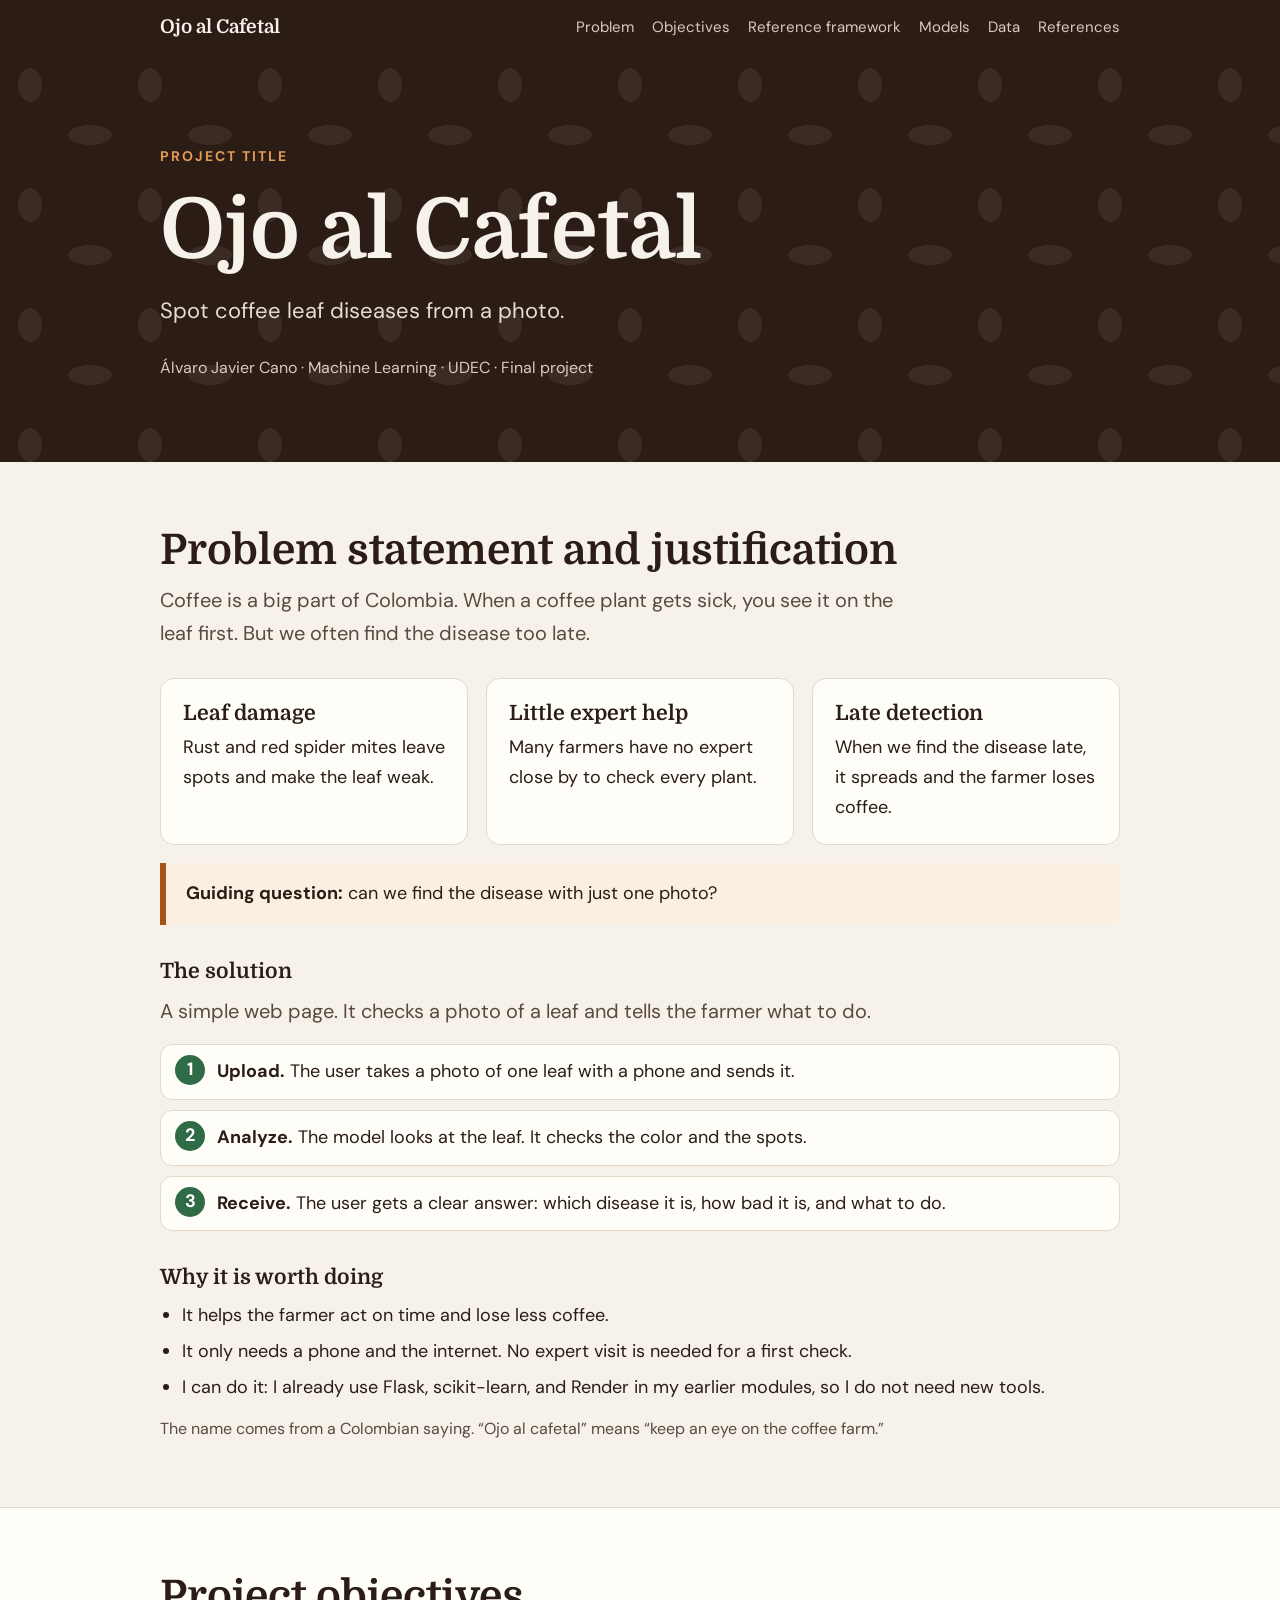
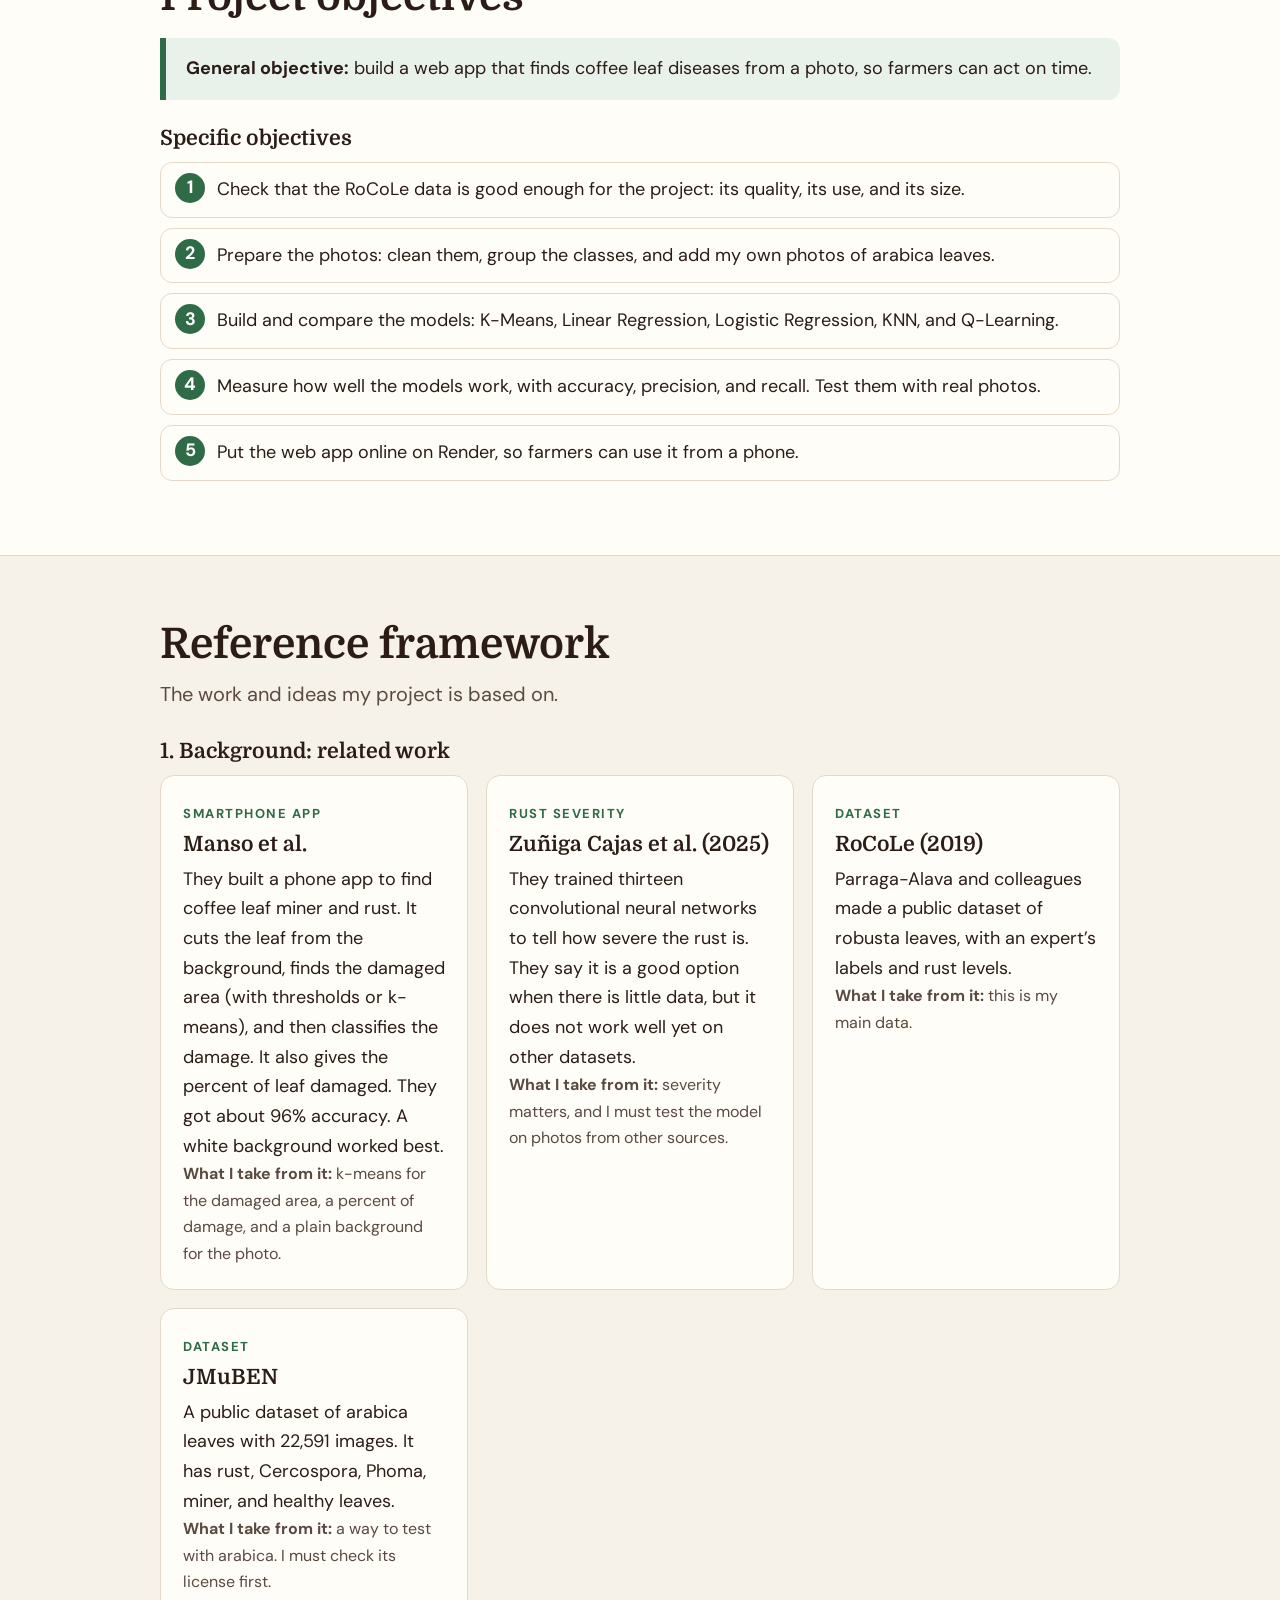
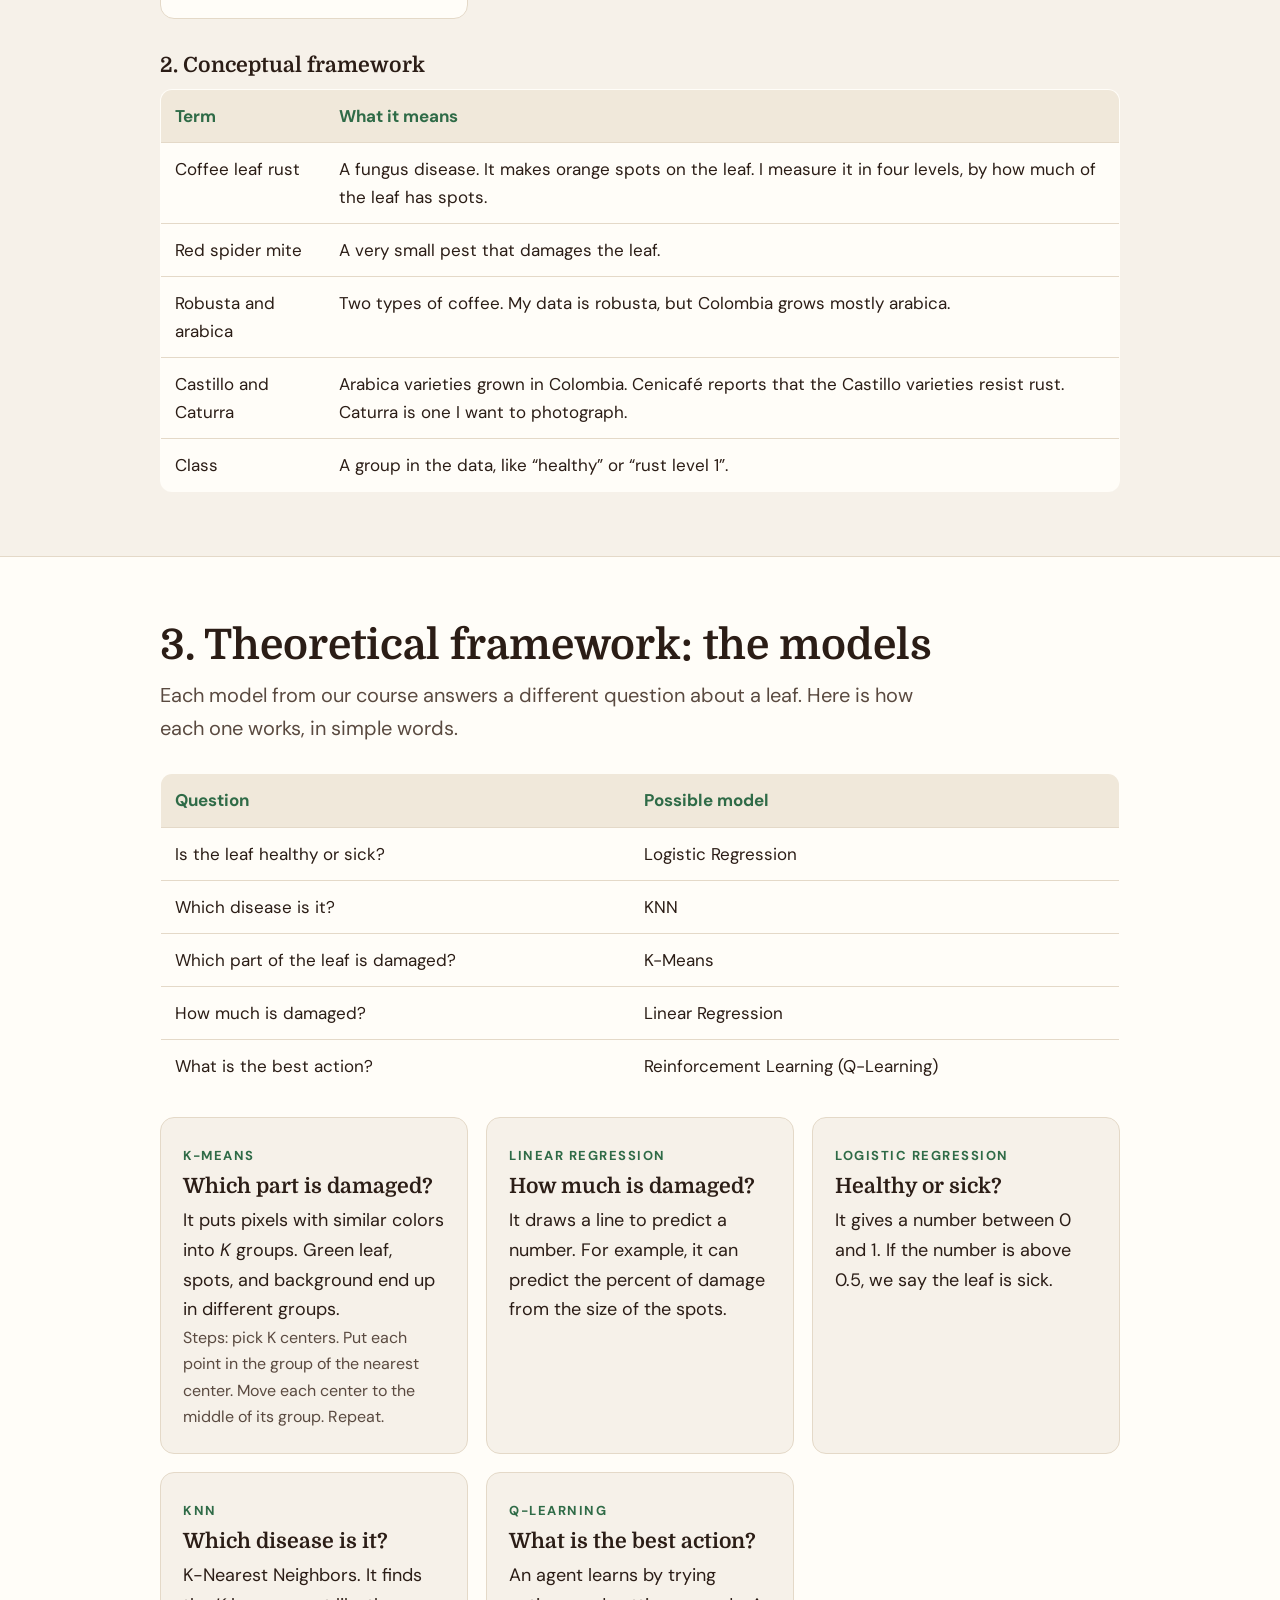
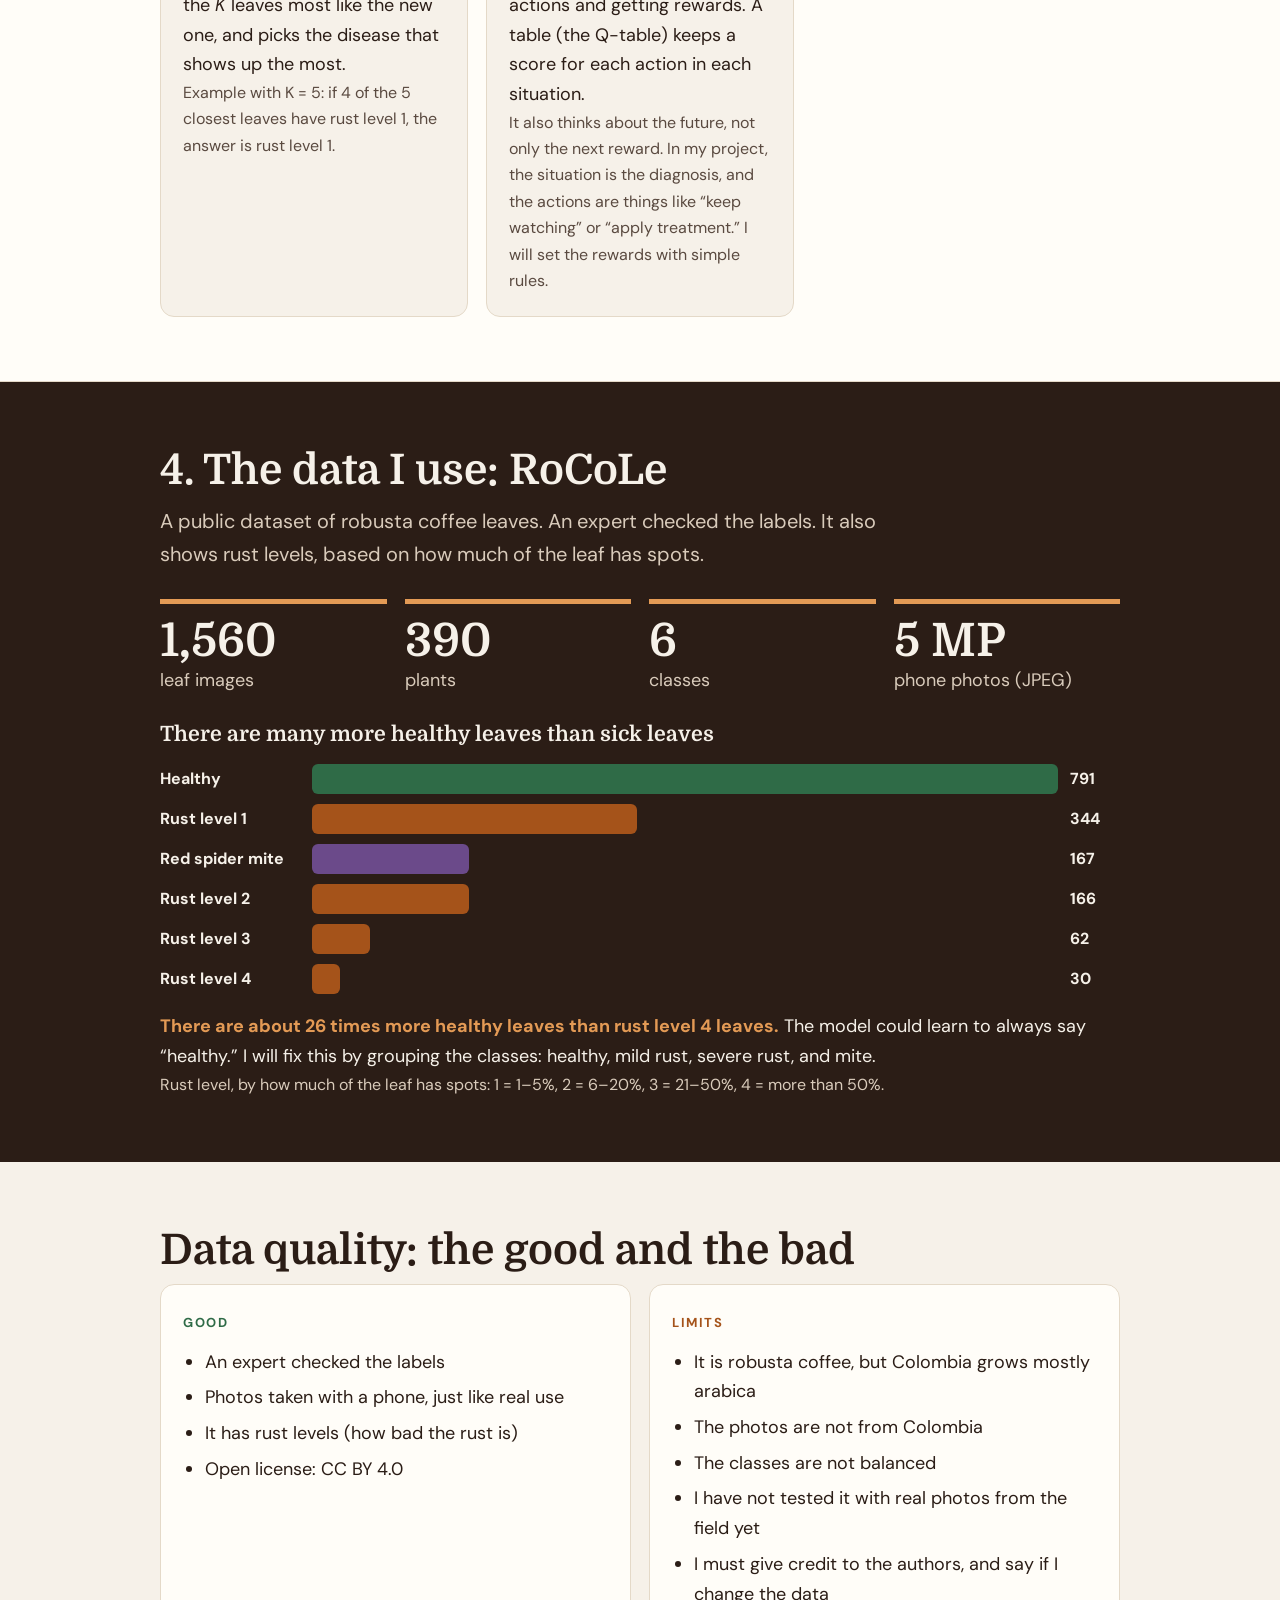
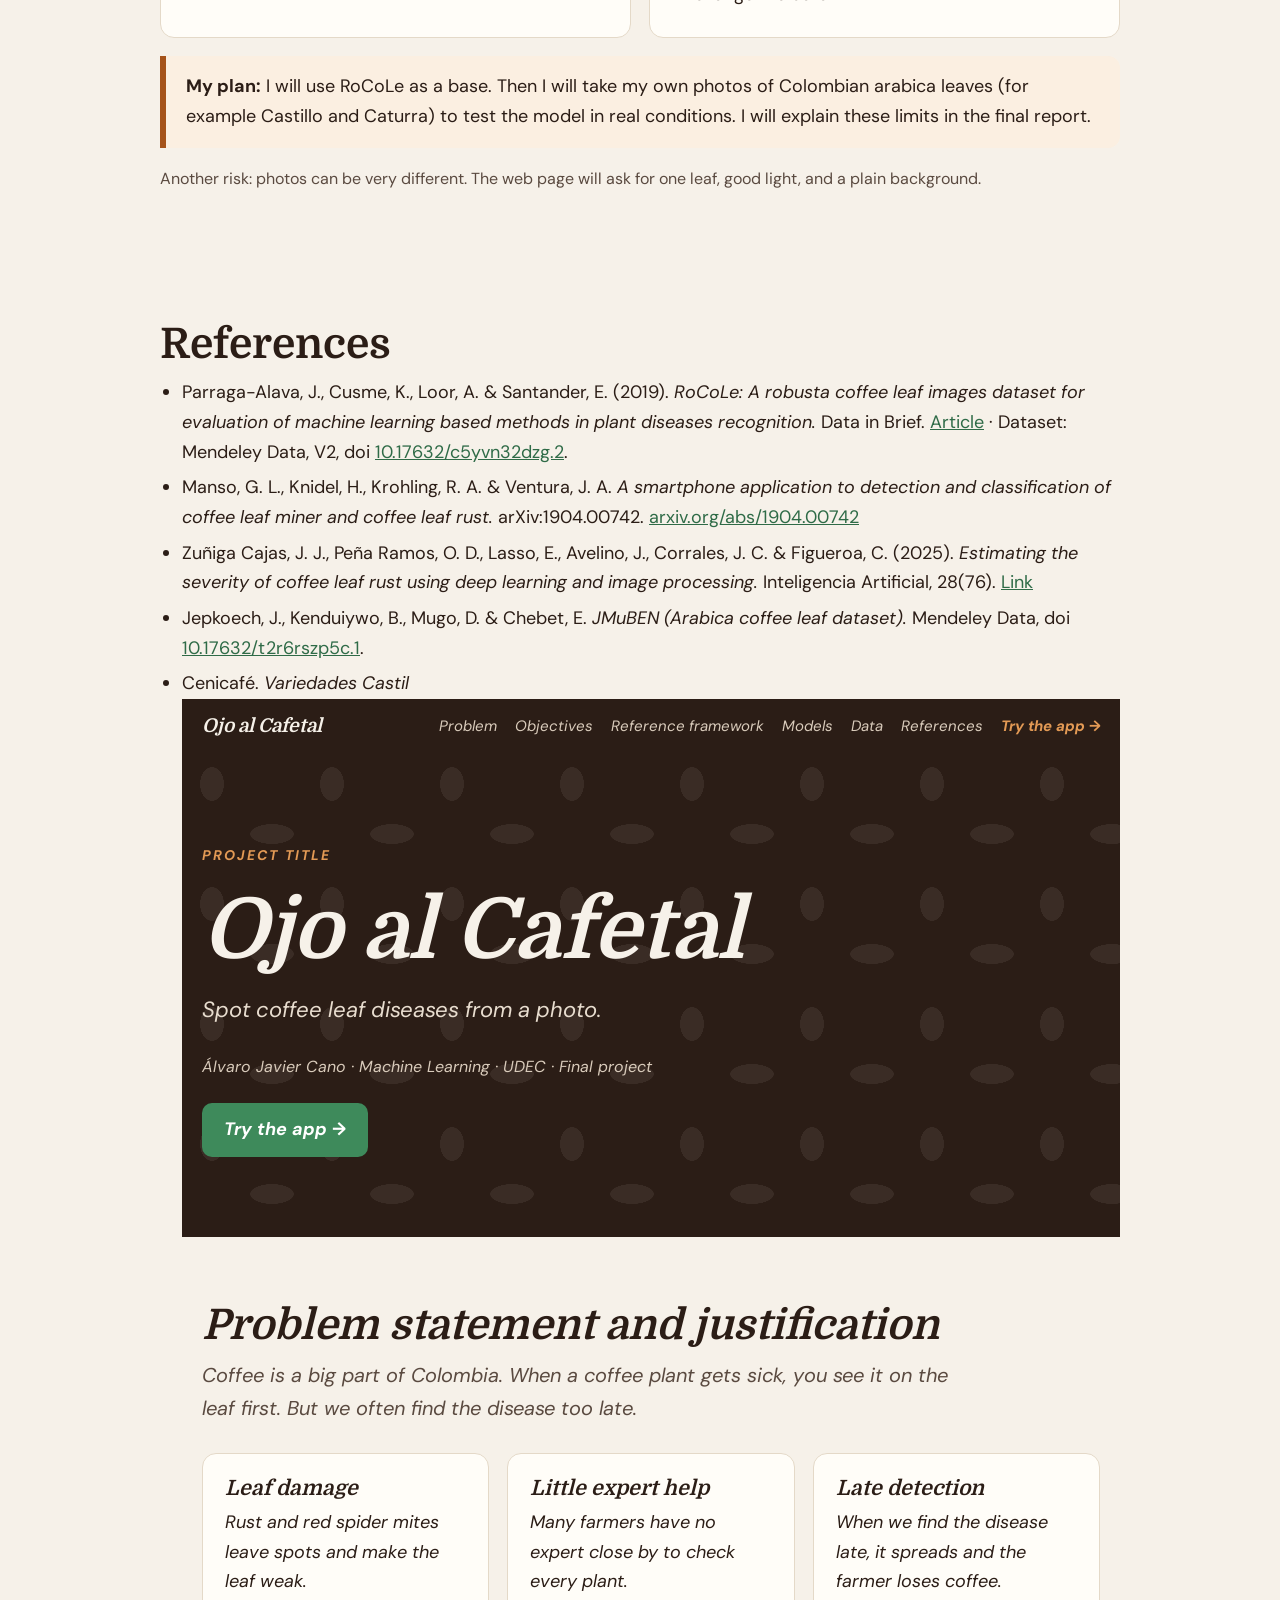
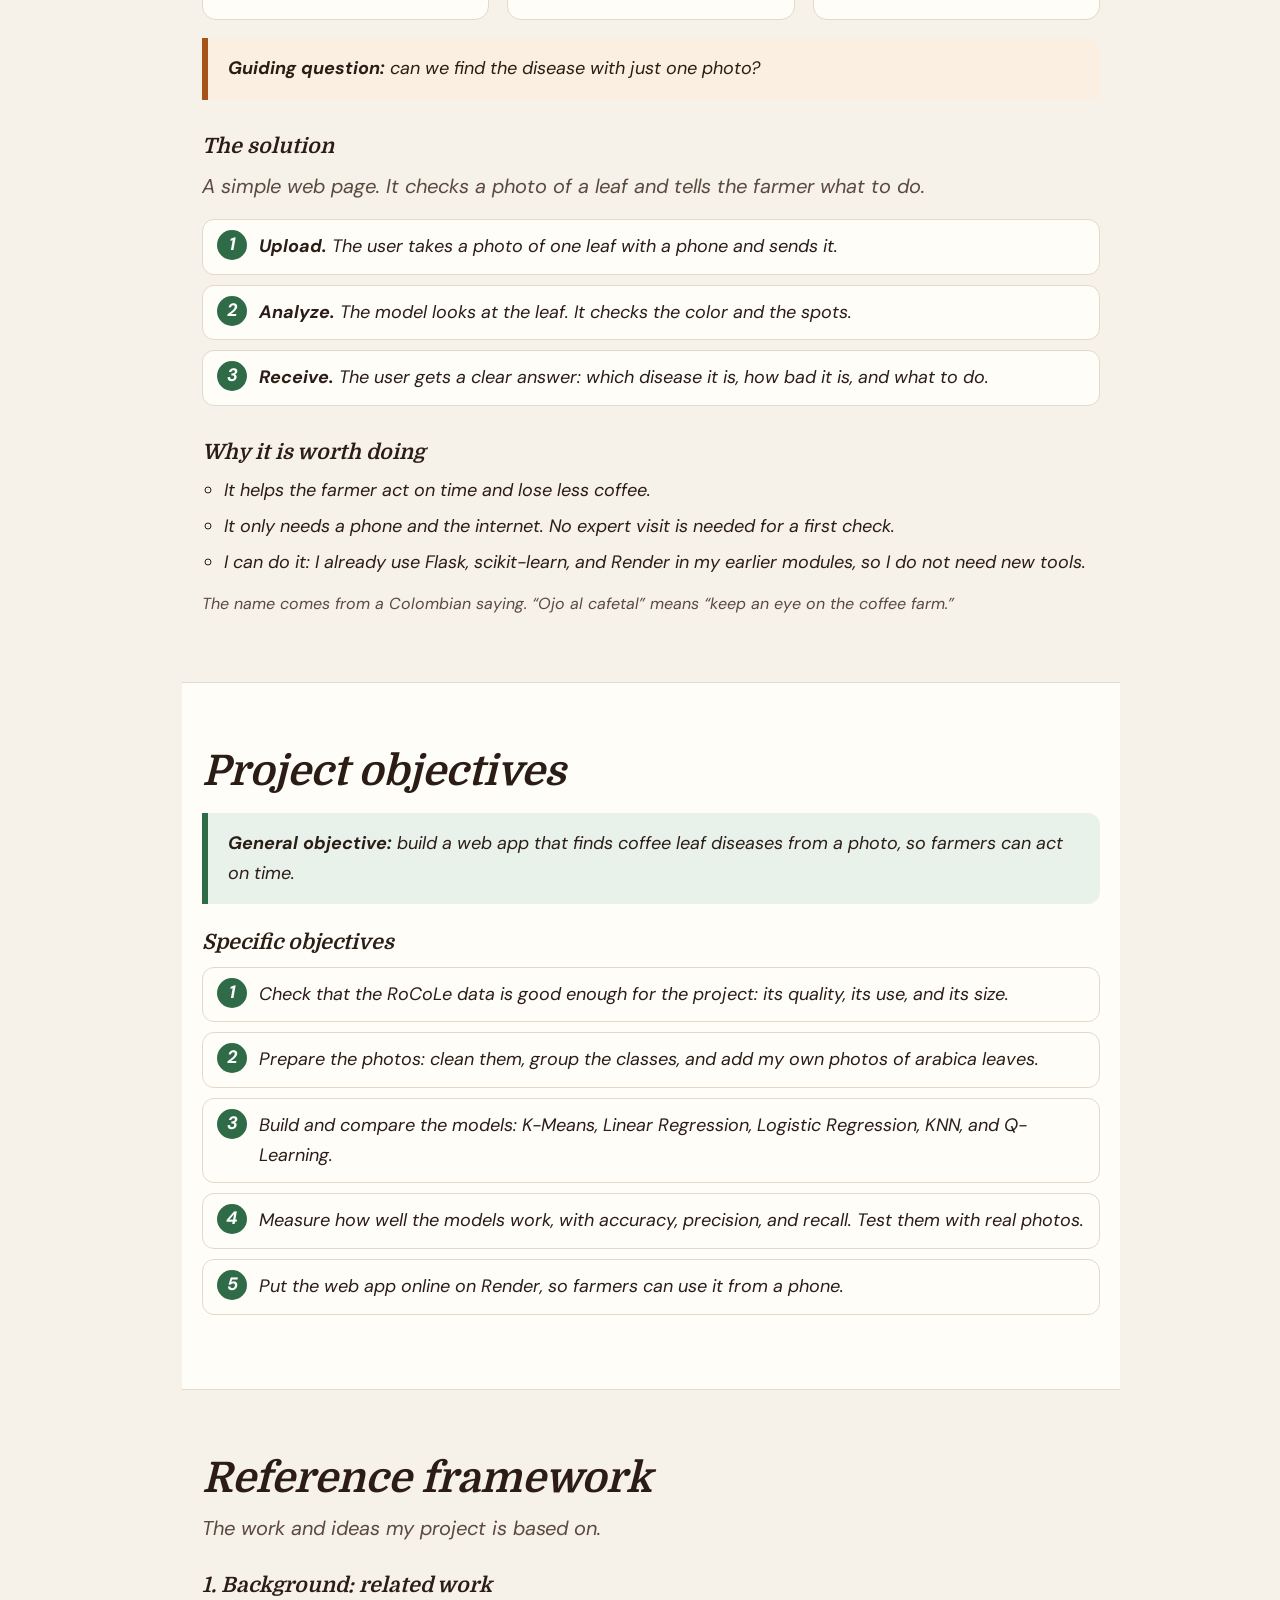
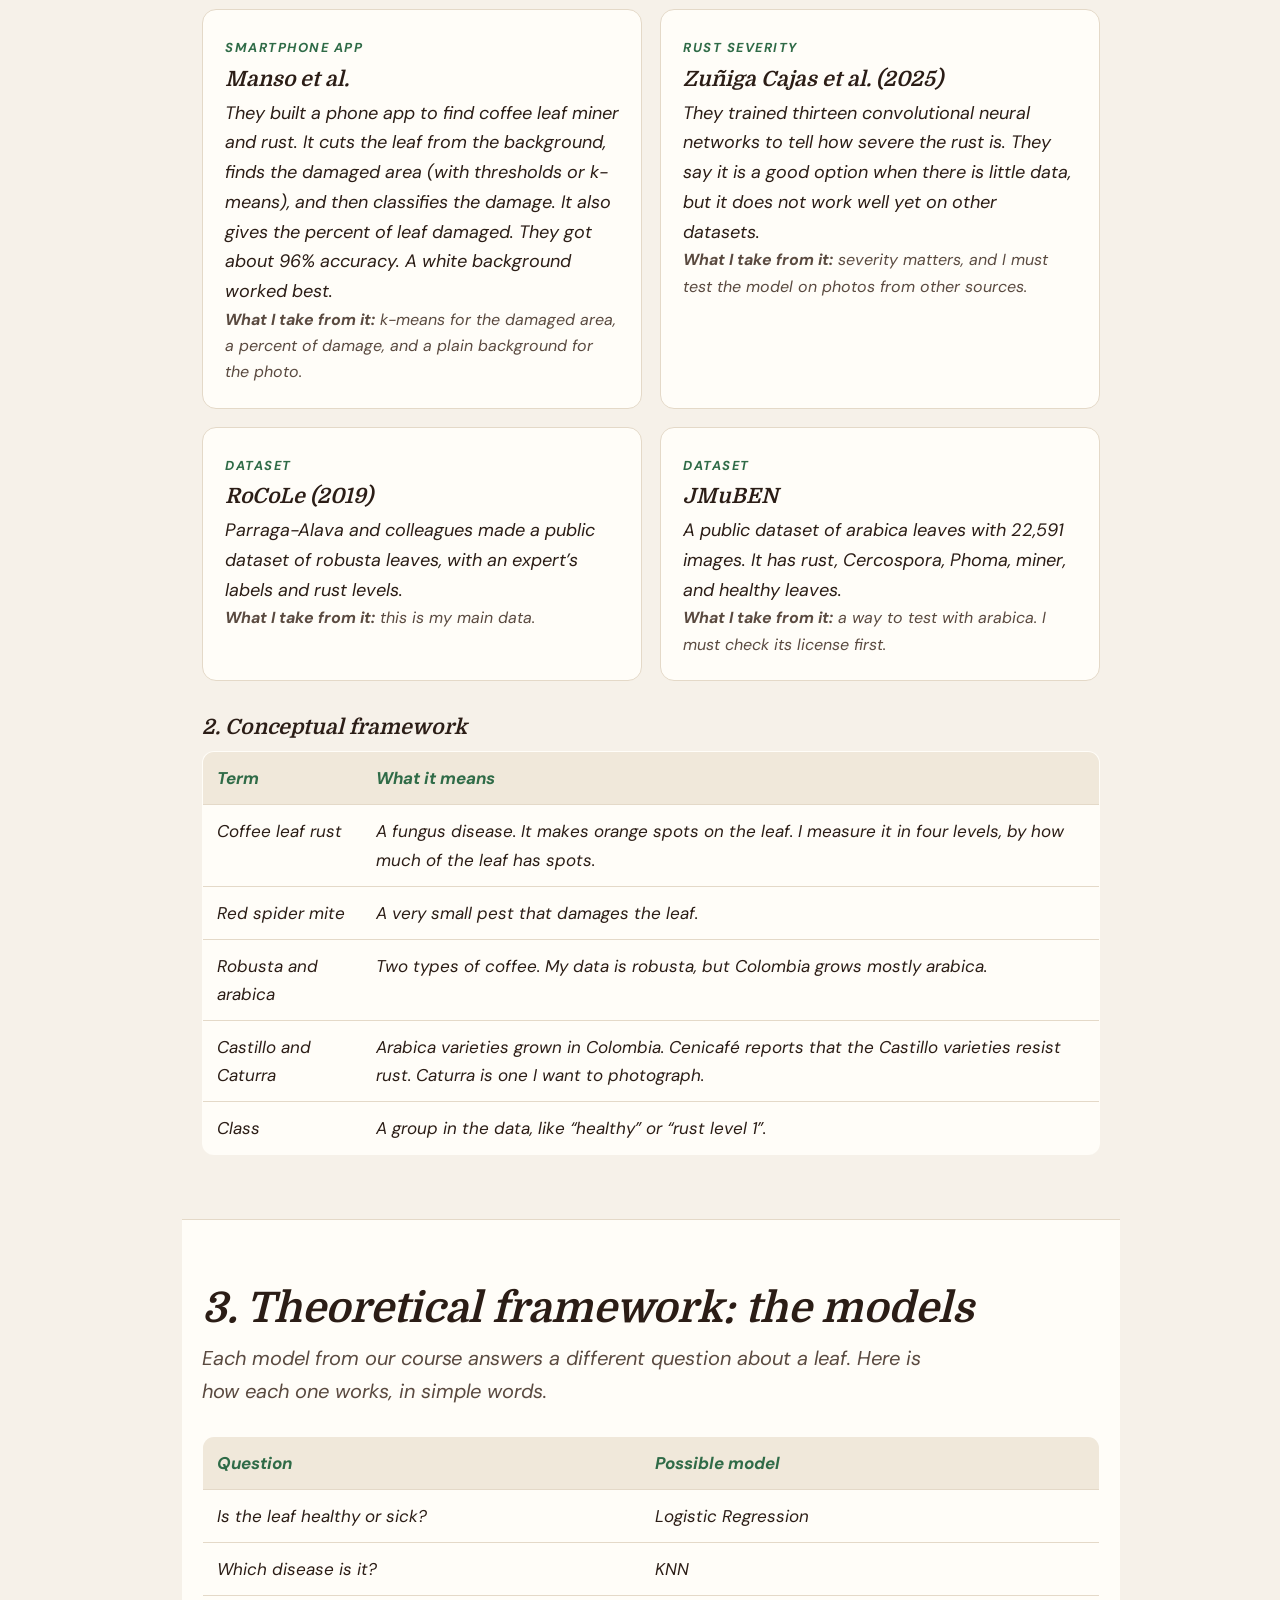
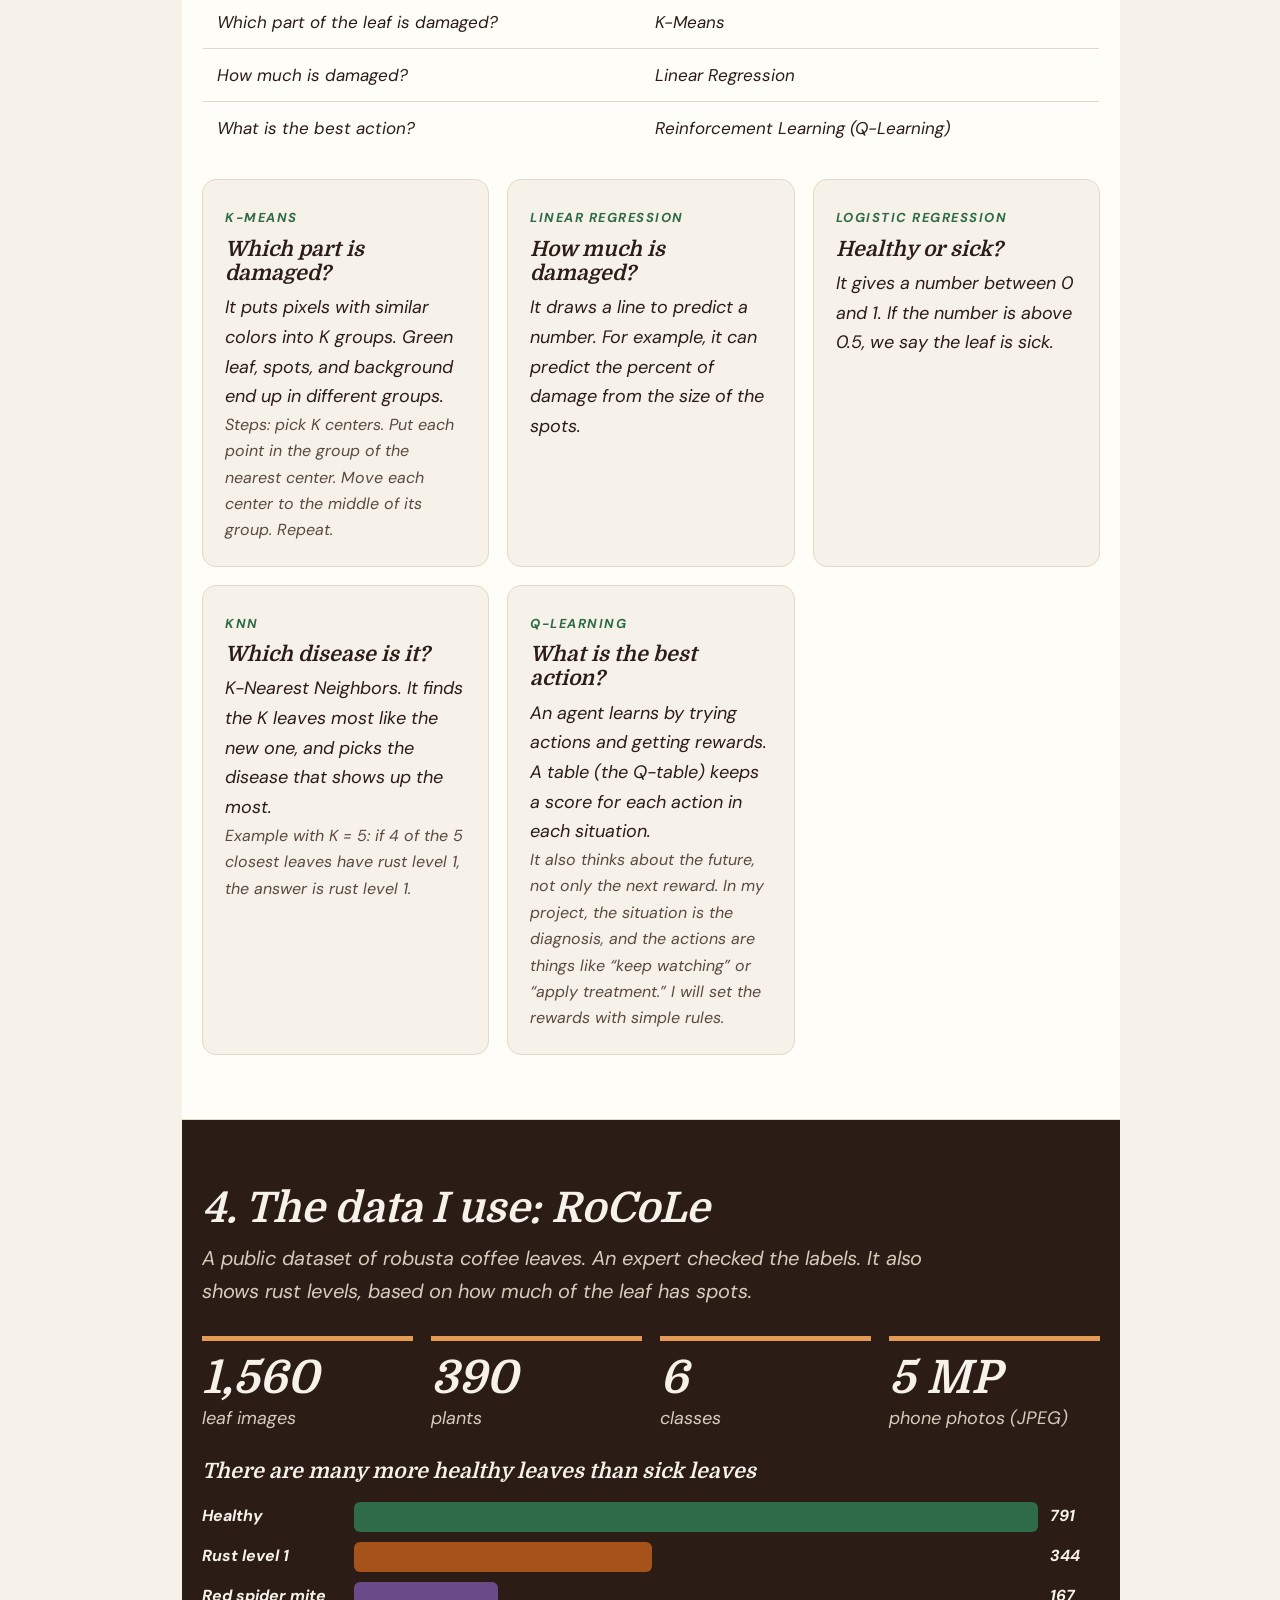
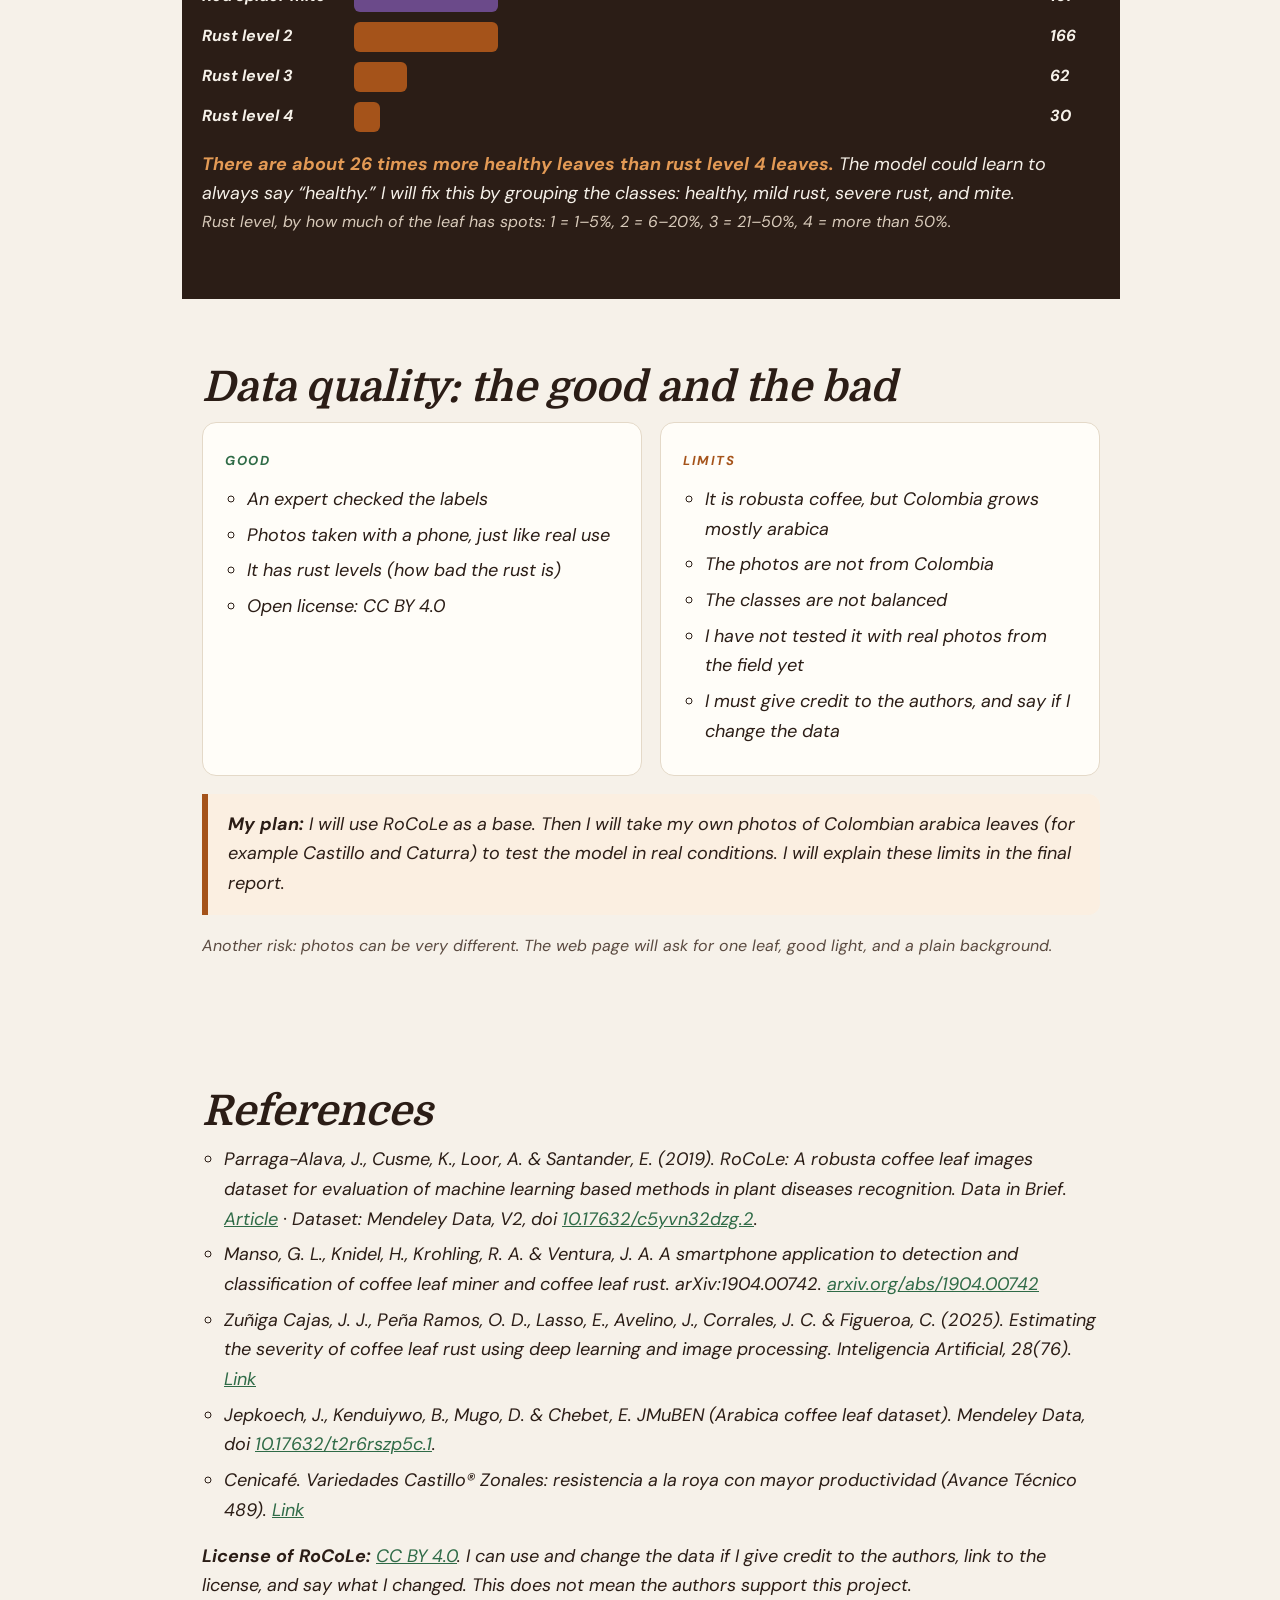
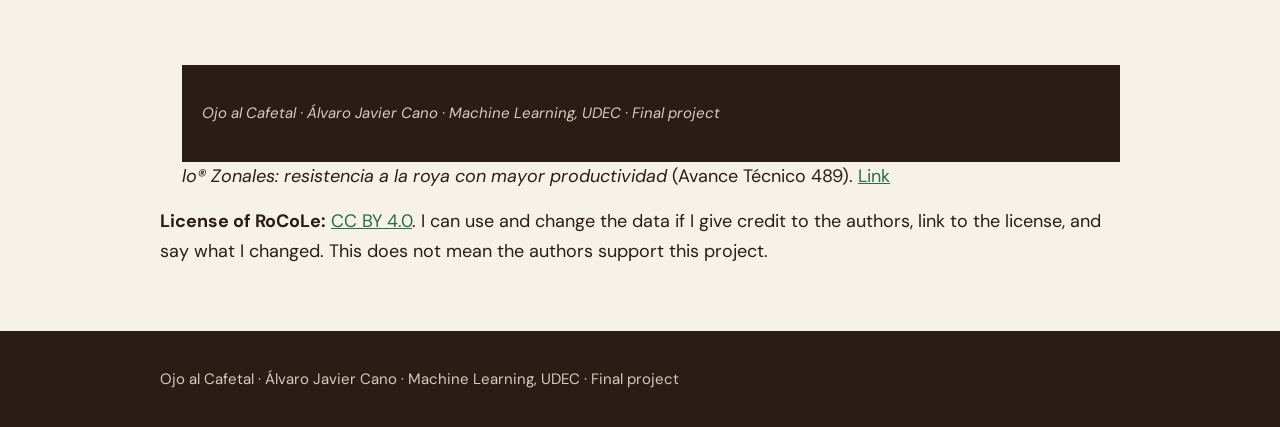
==== commit 030a3bd6: "Enlace a la app" ====
--- a/index.html
+++ b/index.html
@@ -18,6 +18,8 @@
   <a href="#problem">Problem</a>
   <a href="#objectives">Objectives</a>
   <a href="#framework">Reference framework</a>
+  <a href="#models">Models</a>
+  <a href="#data">Data</a>
   <a href="#references">References</a>
 </div></nav>
 
@@ -70,10 +72,39 @@
 
 <section id="framework"><div class="wrap">
   <h2>Reference framework</h2>
-  <p class="lead">The data I will use, and the models from our course.</p>
-
-  <h3 style="margin-bottom:12px">Key questions and the model for each</h3>
+  <p class="lead">The work and ideas my project is based on.</p>
+
+  <h3 style="margin-bottom:12px">1. Background: related work</h3>
+  <div class="grid" style="grid-template-columns:repeat(auto-fit,minmax(300px,1fr))">
+    <div class="card"><span class="tag">SMARTPHONE APP</span><h3>Manso et al.</h3>
+      <p>They built a phone app to find coffee leaf miner and rust. It cuts the leaf from the background, finds the damaged area (with thresholds or k-means), and then classifies the damage. It also gives the percent of leaf damaged. They got about 96% accuracy. A white background worked best.</p>
+      <p class="note"><b>What I take from it:</b> k-means for the damaged area, a percent of damage, and a plain background for the photo.</p></div>
+    <div class="card"><span class="tag">RUST SEVERITY</span><h3>Zuñiga Cajas et al. (2025)</h3>
+      <p>They trained thirteen convolutional neural networks to tell how severe the rust is. They say it is a good option when there is little data, but it does not work well yet on other datasets.</p>
+      <p class="note"><b>What I take from it:</b> severity matters, and I must test the model on photos from other sources.</p></div>
+    <div class="card"><span class="tag">DATASET</span><h3>RoCoLe (2019)</h3>
+      <p>Parraga-Alava and colleagues made a public dataset of robusta leaves, with an expert’s labels and rust levels.</p>
+      <p class="note"><b>What I take from it:</b> this is my main data.</p></div>
+    <div class="card"><span class="tag">DATASET</span><h3>JMuBEN</h3>
+      <p>A public dataset of arabica leaves with 22,591 images. It has rust, Cercospora, Phoma, miner, and healthy leaves.</p>
+      <p class="note"><b>What I take from it:</b> a way to test with arabica. I must check its license first.</p></div>
+  </div>
+
+  <h3 style="margin:34px 0 12px">2. Conceptual framework</h3>
   <table>
+    <tr><th>Term</th><th>What it means</th></tr>
+    <tr><td>Coffee leaf rust</td><td>A fungus disease. It makes orange spots on the leaf. I measure it in four levels, by how much of the leaf has spots.</td></tr>
+    <tr><td>Red spider mite</td><td>A very small pest that damages the leaf.</td></tr>
+    <tr><td>Robusta and arabica</td><td>Two types of coffee. My data is robusta, but Colombia grows mostly arabica.</td></tr>
+    <tr><td>Castillo and Caturra</td><td>Arabica varieties grown in Colombia. Cenicafé reports that the Castillo varieties resist rust. Caturra is one I want to photograph.</td></tr>
+    <tr><td>Class</td><td>A group in the data, like “healthy” or “rust level 1”.</td></tr>
+  </table>
+</div></section>
+
+<section id="models" class="alt"><div class="wrap">
+  <h2>3. Theoretical framework: the models</h2>
+  <p class="lead">Each model from our course answers a different question about a leaf. Here is how each one works, in simple words.</p>
+  <table style="margin-bottom:24px">
     <tr><th>Question</th><th>Possible model</th></tr>
     <tr><td>Is the leaf healthy or sick?</td><td>Logistic Regression</td></tr>
     <tr><td>Which disease is it?</td><td>KNN</td></tr>
@@ -81,11 +112,25 @@
     <tr><td>How much is damaged?</td><td>Linear Regression</td></tr>
     <tr><td>What is the best action?</td><td>Reinforcement Learning (Q-Learning)</td></tr>
   </table>
-  <p class="note" style="margin-top:10px">These are my first ideas. I will pick and test the models later.</p>
+  <div class="grid">
+    <div class="card"><span class="tag">K-MEANS</span><h3>Which part is damaged?</h3>
+      <p>It puts pixels with similar colors into <i>K</i> groups. Green leaf, spots, and background end up in different groups.</p>
+      <p class="note">Steps: pick K centers. Put each point in the group of the nearest center. Move each center to the middle of its group. Repeat.</p></div>
+    <div class="card"><span class="tag">LINEAR REGRESSION</span><h3>How much is damaged?</h3>
+      <p>It draws a line to predict a number. For example, it can predict the percent of damage from the size of the spots.</p></div>
+    <div class="card"><span class="tag">LOGISTIC REGRESSION</span><h3>Healthy or sick?</h3>
+      <p>It gives a number between 0 and 1. If the number is above 0.5, we say the leaf is sick.</p></div>
+    <div class="card"><span class="tag">KNN</span><h3>Which disease is it?</h3>
+      <p>K-Nearest Neighbors. It finds the <i>K</i> leaves most like the new one, and picks the disease that shows up the most.</p>
+      <p class="note">Example with K = 5: if 4 of the 5 closest leaves have rust level 1, the answer is rust level 1.</p></div>
+    <div class="card"><span class="tag">Q-LEARNING</span><h3>What is the best action?</h3>
+      <p>An agent learns by trying actions and getting rewards. A table (the Q-table) keeps a score for each action in each situation.</p>
+      <p class="note">It also thinks about the future, not only the next reward. In my project, the situation is the diagnosis, and the actions are things like “keep watching” or “apply treatment.” I will set the rewards with simple rules.</p></div>
+  </div>
 </div></section>
 
 <section id="data" class="dark"><div class="wrap">
-  <h2>The data: the RoCoLe dataset</h2>
+  <h2>4. The data I use: RoCoLe</h2>
   <p class="lead">A public dataset of robusta coffee leaves. An expert checked the labels. It also shows rust levels, based on how much of the leaf has spots.</p>
   <div class="stats">
     <div class="stat"><b>1,560</b><span>leaf images</span></div>
@@ -133,9 +178,129 @@
   <p class="note">Another risk: photos can be very different. The web page will ask for one leaf, good light, and a plain background.</p>
 </div></section>
 
+<section id="references"><div class="wrap">
+  <h2>References</h2>
+  <ul>
+    <li>Parraga-Alava, J., Cusme, K., Loor, A. &amp; Santander, E. (2019). <i>RoCoLe: A robusta coffee leaf images dataset for evaluation of machine learning based methods in plant diseases recognition.</i> Data in Brief. <a href="https://www.ncbi.nlm.nih.gov/pmc/articles/PMC6727496/">Article</a> · Dataset: Mendeley Data, V2, doi <a href="https://doi.org/10.17632/c5yvn32dzg.2">10.17632/c5yvn32dzg.2</a>.</li>
+    <li>Manso, G. L., Knidel, H., Krohling, R. A. &amp; Ventura, J. A. <i>A smartphone application to detection and classification of coffee leaf miner and coffee leaf rust.</i> arXiv:1904.00742. <a href="https://arxiv.org/abs/1904.00742">arxiv.org/abs/1904.00742</a></li>
+    <li>Zuñiga Cajas, J. J., Peña Ramos, O. D., Lasso, E., Avelino, J., Corrales, J. C. &amp; Figueroa, C. (2025). <i>Estimating the severity of coffee leaf rust using deep learning and image processing.</i> Inteligencia Artificial, 28(76). <a href="https://journal.iberamia.org/index.php/intartif/article/view/1833">Link</a></li>
+    <li>Jepkoech, J., Kenduiywo, B., Mugo, D. &amp; Chebet, E. <i>JMuBEN (Arabica coffee leaf dataset).</i> Mendeley Data, doi <a href="https://doi.org/10.17632/t2r6rszp5c.1">10.17632/t2r6rszp5c.1</a>.</li>
+    <li>Cenicafé. <i>Variedades Castil<!doctype html>
+<html lang="en">
+<head>
+<meta charset="utf-8">
+<meta name="viewport" content="width=device-width,initial-scale=1">
+<title>Ojo al Cafetal – Research</title>
+<meta name="description" content="Final project, Machine Learning: spot coffee leaf diseases from a photo.">
+<link rel="icon" href="data:image/svg+xml,<svg xmlns='http://www.w3.org/2000/svg' viewBox='0 0 100 100'><text y='.9em' font-size='90'>🌿</text></svg>">
+<link rel="preconnect" href="https://fonts.googleapis.com">
+<link rel="preconnect" href="https://fonts.gstatic.com" crossorigin>
+<link href="https://fonts.googleapis.com/css2?family=Domine:wght@600;700&family=DM+Sans:wght@400;500;700&display=swap" rel="stylesheet">
+<link rel="stylesheet" href="style.css">
+</head>
+<body>
+
+<nav><div class="wrap">
+  <b>Ojo al Cafetal</b>
+  <a href="#problem">Problem</a>
+  <a href="#objectives">Objectives</a>
+  <a href="#framework">Reference framework</a>
+  <a href="#models">Models</a>
+  <a href="#data">Data</a>
+  <a href="#references">References</a>
+  <a href="https://ojo-al-cafetal-app.onrender.com" style="color:#E39A55;font-weight:700">Try the app →</a>
+</div></nav>
+
+<header class="hero"><div class="wrap">
+  <p class="kicker">Project title</p>
+  <h1>Ojo al Cafetal</h1>
+  <p class="sub">Spot coffee leaf diseases from a photo.</p>
+  <p class="by">Álvaro Javier Cano · Machine Learning · UDEC · Final project</p>
+  <p style="margin-top:22px"><a class="btn" href="https://ojo-al-cafetal-app.onrender.com">Try the app →</a></p>
+</div></header>
+
+<section id="problem"><div class="wrap">
+  <h2>Problem statement and justification</h2>
+  <p class="lead">Coffee is a big part of Colombia. When a coffee plant gets sick, you see it on the leaf first. But we often find the disease too late.</p>
+  <div class="grid">
+    <div class="card"><h3>Leaf damage</h3><p>Rust and red spider mites leave spots and make the leaf weak.</p></div>
+    <div class="card"><h3>Little expert help</h3><p>Many farmers have no expert close by to check every plant.</p></div>
+    <div class="card"><h3>Late detection</h3><p>When we find the disease late, it spreads and the farmer loses coffee.</p></div>
+  </div>
+  <div class="callout"><b>Guiding question:</b> can we find the disease with just one photo?</div>
+
+  <h3 style="margin:34px 0 12px">The solution</h3>
+  <p class="lead" style="margin-bottom:16px">A simple web page. It checks a photo of a leaf and tells the farmer what to do.</p>
+  <ol class="steps">
+    <li><b>Upload.</b> The user takes a photo of one leaf with a phone and sends it.</li>
+    <li><b>Analyze.</b> The model looks at the leaf. It checks the color and the spots.</li>
+    <li><b>Receive.</b> The user gets a clear answer: which disease it is, how bad it is, and what to do.</li>
+  </ol>
+
+  <h3 style="margin:34px 0 12px">Why it is worth doing</h3>
+  <ul>
+    <li>It helps the farmer act on time and lose less coffee.</li>
+    <li>It only needs a phone and the internet. No expert visit is needed for a first check.</li>
+    <li>I can do it: I already use Flask, scikit-learn, and Render in my earlier modules, so I do not need new tools.</li>
+  </ul>
+  <p class="note" style="margin-top:14px">The name comes from a Colombian saying. “Ojo al cafetal” means “keep an eye on the coffee farm.”</p>
+</div></section>
+
+<section id="objectives" class="alt"><div class="wrap">
+  <h2>Project objectives</h2>
+  <div class="callout" style="border-color:var(--green);background:#E8F2EA"><b>General objective:</b> build a web app that finds coffee leaf diseases from a photo, so farmers can act on time.</div>
+  <h3 style="margin:26px 0 12px">Specific objectives</h3>
+  <ol class="steps">
+    <li>Check that the RoCoLe data is good enough for the project: its quality, its use, and its size.</li>
+    <li>Prepare the photos: clean them, group the classes, and add my own photos of arabica leaves.</li>
+    <li>Build and compare the models: K-Means, Linear Regression, Logistic Regression, KNN, and Q-Learning.</li>
+    <li>Measure how well the models work, with accuracy, precision, and recall. Test them with real photos.</li>
+    <li>Put the web app online on Render, so farmers can use it from a phone.</li>
+  </ol>
+</div></section>
+
+<section id="framework"><div class="wrap">
+  <h2>Reference framework</h2>
+  <p class="lead">The work and ideas my project is based on.</p>
+
+  <h3 style="margin-bottom:12px">1. Background: related work</h3>
+  <div class="grid" style="grid-template-columns:repeat(auto-fit,minmax(300px,1fr))">
+    <div class="card"><span class="tag">SMARTPHONE APP</span><h3>Manso et al.</h3>
+      <p>They built a phone app to find coffee leaf miner and rust. It cuts the leaf from the background, finds the damaged area (with thresholds or k-means), and then classifies the damage. It also gives the percent of leaf damaged. They got about 96% accuracy. A white background worked best.</p>
+      <p class="note"><b>What I take from it:</b> k-means for the damaged area, a percent of damage, and a plain background for the photo.</p></div>
+    <div class="card"><span class="tag">RUST SEVERITY</span><h3>Zuñiga Cajas et al. (2025)</h3>
+      <p>They trained thirteen convolutional neural networks to tell how severe the rust is. They say it is a good option when there is little data, but it does not work well yet on other datasets.</p>
+      <p class="note"><b>What I take from it:</b> severity matters, and I must test the model on photos from other sources.</p></div>
+    <div class="card"><span class="tag">DATASET</span><h3>RoCoLe (2019)</h3>
+      <p>Parraga-Alava and colleagues made a public dataset of robusta leaves, with an expert’s labels and rust levels.</p>
+      <p class="note"><b>What I take from it:</b> this is my main data.</p></div>
+    <div class="card"><span class="tag">DATASET</span><h3>JMuBEN</h3>
+      <p>A public dataset of arabica leaves with 22,591 images. It has rust, Cercospora, Phoma, miner, and healthy leaves.</p>
+      <p class="note"><b>What I take from it:</b> a way to test with arabica. I must check its license first.</p></div>
+  </div>
+
+  <h3 style="margin:34px 0 12px">2. Conceptual framework</h3>
+  <table>
+    <tr><th>Term</th><th>What it means</th></tr>
+    <tr><td>Coffee leaf rust</td><td>A fungus disease. It makes orange spots on the leaf. I measure it in four levels, by how much of the leaf has spots.</td></tr>
+    <tr><td>Red spider mite</td><td>A very small pest that damages the leaf.</td></tr>
+    <tr><td>Robusta and arabica</td><td>Two types of coffee. My data is robusta, but Colombia grows mostly arabica.</td></tr>
+    <tr><td>Castillo and Caturra</td><td>Arabica varieties grown in Colombia. Cenicafé reports that the Castillo varieties resist rust. Caturra is one I want to photograph.</td></tr>
+    <tr><td>Class</td><td>A group in the data, like “healthy” or “rust level 1”.</td></tr>
+  </table>
+</div></section>
+
 <section id="models" class="alt"><div class="wrap">
-  <h2>The models from our course</h2>
-  <p class="lead">Each model answers a different question about a leaf. Here is how each one works, in simple words.</p>
+  <h2>3. Theoretical framework: the models</h2>
+  <p class="lead">Each model from our course answers a different question about a leaf. Here is how each one works, in simple words.</p>
+  <table style="margin-bottom:24px">
+    <tr><th>Question</th><th>Possible model</th></tr>
+    <tr><td>Is the leaf healthy or sick?</td><td>Logistic Regression</td></tr>
+    <tr><td>Which disease is it?</td><td>KNN</td></tr>
+    <tr><td>Which part of the leaf is damaged?</td><td>K-Means</td></tr>
+    <tr><td>How much is damaged?</td><td>Linear Regression</td></tr>
+    <tr><td>What is the best action?</td><td>Reinforcement Learning (Q-Learning)</td></tr>
+  </table>
   <div class="grid">
     <div class="card"><span class="tag">K-MEANS</span><h3>Which part is damaged?</h3>
       <p>It puts pixels with similar colors into <i>K</i> groups. Green leaf, spots, and background end up in different groups.</p>
@@ -153,10 +318,65 @@
   </div>
 </div></section>
 
+<section id="data" class="dark"><div class="wrap">
+  <h2>4. The data I use: RoCoLe</h2>
+  <p class="lead">A public dataset of robusta coffee leaves. An expert checked the labels. It also shows rust levels, based on how much of the leaf has spots.</p>
+  <div class="stats">
+    <div class="stat"><b>1,560</b><span>leaf images</span></div>
+    <div class="stat"><b>390</b><span>plants</span></div>
+    <div class="stat"><b>6</b><span>classes</span></div>
+    <div class="stat"><b>5 MP</b><span>phone photos (JPEG)</span></div>
+  </div>
+  <h3 style="margin-bottom:6px">There are many more healthy leaves than sick leaves</h3>
+  <div class="bars" style="color:var(--dark)">
+    <div class="bar" style="color:var(--cream)"><span>Healthy</span><i class="h" style="width:100%"></i><span>791</span></div>
+    <div class="bar" style="color:var(--cream)"><span>Rust level 1</span><i style="width:43.5%"></i><span>344</span></div>
+    <div class="bar" style="color:var(--cream)"><span>Red spider mite</span><i class="m" style="width:21.1%"></i><span>167</span></div>
+    <div class="bar" style="color:var(--cream)"><span>Rust level 2</span><i style="width:21%"></i><span>166</span></div>
+    <div class="bar" style="color:var(--cream)"><span>Rust level 3</span><i style="width:7.8%"></i><span>62</span></div>
+    <div class="bar" style="color:var(--cream)"><span>Rust level 4</span><i style="width:3.8%"></i><span>30</span></div>
+  </div>
+  <p><b style="color:var(--orange)">There are about 26 times more healthy leaves than rust level 4 leaves.</b> The model could learn to always say “healthy.” I will fix this by grouping the classes: healthy, mild rust, severe rust, and mite.</p>
+  <p class="note" style="color:#D9CBBB">Rust level, by how much of the leaf has spots: 1 = 1–5%, 2 = 6–20%, 3 = 21–50%, 4 = more than 50%.</p>
+</div></section>
+
+<section id="quality"><div class="wrap">
+  <h2>Data quality: the good and the bad</h2>
+  <div class="grid">
+    <div class="card">
+      <span class="tag">GOOD</span>
+      <ul>
+        <li>An expert checked the labels</li>
+        <li>Photos taken with a phone, just like real use</li>
+        <li>It has rust levels (how bad the rust is)</li>
+        <li>Open license: CC BY 4.0</li>
+      </ul>
+    </div>
+    <div class="card">
+      <span class="tag warn">LIMITS</span>
+      <ul>
+        <li>It is robusta coffee, but Colombia grows mostly arabica</li>
+        <li>The photos are not from Colombia</li>
+        <li>The classes are not balanced</li>
+        <li>I have not tested it with real photos from the field yet</li>
+        <li>I must give credit to the authors, and say if I change the data</li>
+      </ul>
+    </div>
+  </div>
+  <div class="callout"><b>My plan:</b> I will use RoCoLe as a base. Then I will take my own photos of Colombian arabica leaves (for example Castillo and Caturra) to test the model in real conditions. I will explain these limits in the final report.</div>
+  <p class="note">Another risk: photos can be very different. The web page will ask for one leaf, good light, and a plain background.</p>
+</div></section>
+
 <section id="references"><div class="wrap">
   <h2>References</h2>
-  <p><b>Dataset:</b> Parraga-Alava, Cusme, Loor &amp; Santander (2019). <i>RoCoLe.</i> Mendeley Data, V2, doi: <a href="https://doi.org/10.17632/c5yvn32dzg.2">10.17632/c5yvn32dzg.2</a>.</p>
-  <p><b>License:</b> <a href="https://creativecommons.org/licenses/by/4.0/">CC BY 4.0</a>. I can use and change the data if I give credit to the authors, link to the license, and say what I changed. This does not mean the authors support this project.</p>
+  <ul>
+    <li>Parraga-Alava, J., Cusme, K., Loor, A. &amp; Santander, E. (2019). <i>RoCoLe: A robusta coffee leaf images dataset for evaluation of machine learning based methods in plant diseases recognition.</i> Data in Brief. <a href="https://www.ncbi.nlm.nih.gov/pmc/articles/PMC6727496/">Article</a> · Dataset: Mendeley Data, V2, doi <a href="https://doi.org/10.17632/c5yvn32dzg.2">10.17632/c5yvn32dzg.2</a>.</li>
+    <li>Manso, G. L., Knidel, H., Krohling, R. A. &amp; Ventura, J. A. <i>A smartphone application to detection and classification of coffee leaf miner and coffee leaf rust.</i> arXiv:1904.00742. <a href="https://arxiv.org/abs/1904.00742">arxiv.org/abs/1904.00742</a></li>
+    <li>Zuñiga Cajas, J. J., Peña Ramos, O. D., Lasso, E., Avelino, J., Corrales, J. C. &amp; Figueroa, C. (2025). <i>Estimating the severity of coffee leaf rust using deep learning and image processing.</i> Inteligencia Artificial, 28(76). <a href="https://journal.iberamia.org/index.php/intartif/article/view/1833">Link</a></li>
+    <li>Jepkoech, J., Kenduiywo, B., Mugo, D. &amp; Chebet, E. <i>JMuBEN (Arabica coffee leaf dataset).</i> Mendeley Data, doi <a href="https://doi.org/10.17632/t2r6rszp5c.1">10.17632/t2r6rszp5c.1</a>.</li>
+    <li>Cenicafé. <i>Variedades Castillo® Zonales: resistencia a la roya con mayor productividad</i> (Avance Técnico 489). <a href="https://www.researchgate.net/publication/330320913_Variedades_CastilloR_Zonales_resistencia_a_la_roya_con_mayor_productividad_avt0489">Link</a></li>
+  </ul>
+  <p style="margin-top:16px"><b>License of RoCoLe:</b> <a href="https://creativecommons.org/licenses/by/4.0/">CC BY 4.0</a>. I can use and change the data if I give credit to the authors, link to the license, and say what I changed. This does not mean the authors support this project.</p>
 </div></section>
 
 <footer><div class="wrap">
@@ -164,4 +384,14 @@
 </div></footer>
 
 </body>
+</html>lo® Zonales: resistencia a la roya con mayor productividad</i> (Avance Técnico 489). <a href="https://www.researchgate.net/publication/330320913_Variedades_CastilloR_Zonales_resistencia_a_la_roya_con_mayor_productividad_avt0489">Link</a></li>
+  </ul>
+  <p style="margin-top:16px"><b>License of RoCoLe:</b> <a href="https://creativecommons.org/licenses/by/4.0/">CC BY 4.0</a>. I can use and change the data if I give credit to the authors, link to the license, and say what I changed. This does not mean the authors support this project.</p>
+</div></section>
+
+<footer><div class="wrap">
+  Ojo al Cafetal · Álvaro Javier Cano · Machine Learning, UDEC · Final project
+</div></footer>
+
+</body>
 </html>
--- a/style.css
+++ b/style.css
@@ -51,7 +51,7 @@
 .bar i.h{background:var(--green)}.bar i.m{background:#6B4A8A}
 .note{color:var(--muted);font-size:16px}
 .callout{border-left:6px solid var(--rust);background:#FBEFE1;padding:16px 20px;border-radius:0 12px 12px 0;margin:18px 0}
-.formula{font-family:ui-monospace,Menlo,Consolas,monospace;background:#2B1D16;color:#F6F1E9;padding:12px 14px;border-radius:10px;font-size:15px;overflow-x:auto;margin:10px 0}
+.card ul.note{margin:8px 0}
 .steps{counter-reset:s;list-style:none;padding:0}
 .steps li{counter-increment:s;position:relative;padding:12px 14px 12px 56px;background:var(--card);border:1px solid var(--line);border-radius:12px;margin:10px 0}
 .steps li::before{content:counter(s);position:absolute;left:14px;top:10px;width:30px;height:30px;border-radius:50%;background:var(--green);color:#fff;font-weight:700;display:grid;place-items:center}
@@ -62,3 +62,12 @@
 footer{background:var(--dark);color:#D9CBBB;padding:36px 0;font-size:15px}
 footer a{color:var(--orange)}
 @media(max-width:600px){body{font-size:17px}.bar{grid-template-columns:110px 1fr 40px}th,td{font-size:15px;padding:10px}}
+.formula{font-family:'Domine',Georgia,'Times New Roman',serif;background:#F0E8DA;color:var(--dark);padding:14px 12px;border-radius:10px;font-size:21px;text-align:center;margin:10px 0;overflow-x:auto;line-height:1.5}
+.formula i{font-style:italic}
+.formula sub,.formula sup{font-size:.65em;line-height:0}
+.frac{display:inline-flex;flex-direction:column;vertical-align:middle;text-align:center;margin:0 4px}
+.frac>span:first-child{border-bottom:2px solid var(--dark);padding:0 6px 2px}
+.frac>span:last-child{padding:2px 6px 0}
+.card ul.note{margin:8px 0}
+.btn{display:inline-block;background:var(--green2);color:#fff;text-decoration:none;font-weight:700;padding:12px 22px;border-radius:10px}
+.btn:hover{background:var(--green)}
--- a/style.css
+++ b/style.css
@@ -51,7 +51,7 @@
 .bar i.h{background:var(--green)}.bar i.m{background:#6B4A8A}
 .note{color:var(--muted);font-size:16px}
 .callout{border-left:6px solid var(--rust);background:#FBEFE1;padding:16px 20px;border-radius:0 12px 12px 0;margin:18px 0}
-.formula{font-family:ui-monospace,Menlo,Consolas,monospace;background:#2B1D16;color:#F6F1E9;padding:12px 14px;border-radius:10px;font-size:15px;overflow-x:auto;margin:10px 0}
+.card ul.note{margin:8px 0}
 .steps{counter-reset:s;list-style:none;padding:0}
 .steps li{counter-increment:s;position:relative;padding:12px 14px 12px 56px;background:var(--card);border:1px solid var(--line);border-radius:12px;margin:10px 0}
 .steps li::before{content:counter(s);position:absolute;left:14px;top:10px;width:30px;height:30px;border-radius:50%;background:var(--green);color:#fff;font-weight:700;display:grid;place-items:center}
@@ -62,3 +62,12 @@
 footer{background:var(--dark);color:#D9CBBB;padding:36px 0;font-size:15px}
 footer a{color:var(--orange)}
 @media(max-width:600px){body{font-size:17px}.bar{grid-template-columns:110px 1fr 40px}th,td{font-size:15px;padding:10px}}
+.formula{font-family:'Domine',Georgia,'Times New Roman',serif;background:#F0E8DA;color:var(--dark);padding:14px 12px;border-radius:10px;font-size:21px;text-align:center;margin:10px 0;overflow-x:auto;line-height:1.5}
+.formula i{font-style:italic}
+.formula sub,.formula sup{font-size:.65em;line-height:0}
+.frac{display:inline-flex;flex-direction:column;vertical-align:middle;text-align:center;margin:0 4px}
+.frac>span:first-child{border-bottom:2px solid var(--dark);padding:0 6px 2px}
+.frac>span:last-child{padding:2px 6px 0}
+.card ul.note{margin:8px 0}
+.btn{display:inline-block;background:var(--green2);color:#fff;text-decoration:none;font-weight:700;padding:12px 22px;border-radius:10px}
+.btn:hover{background:var(--green)}
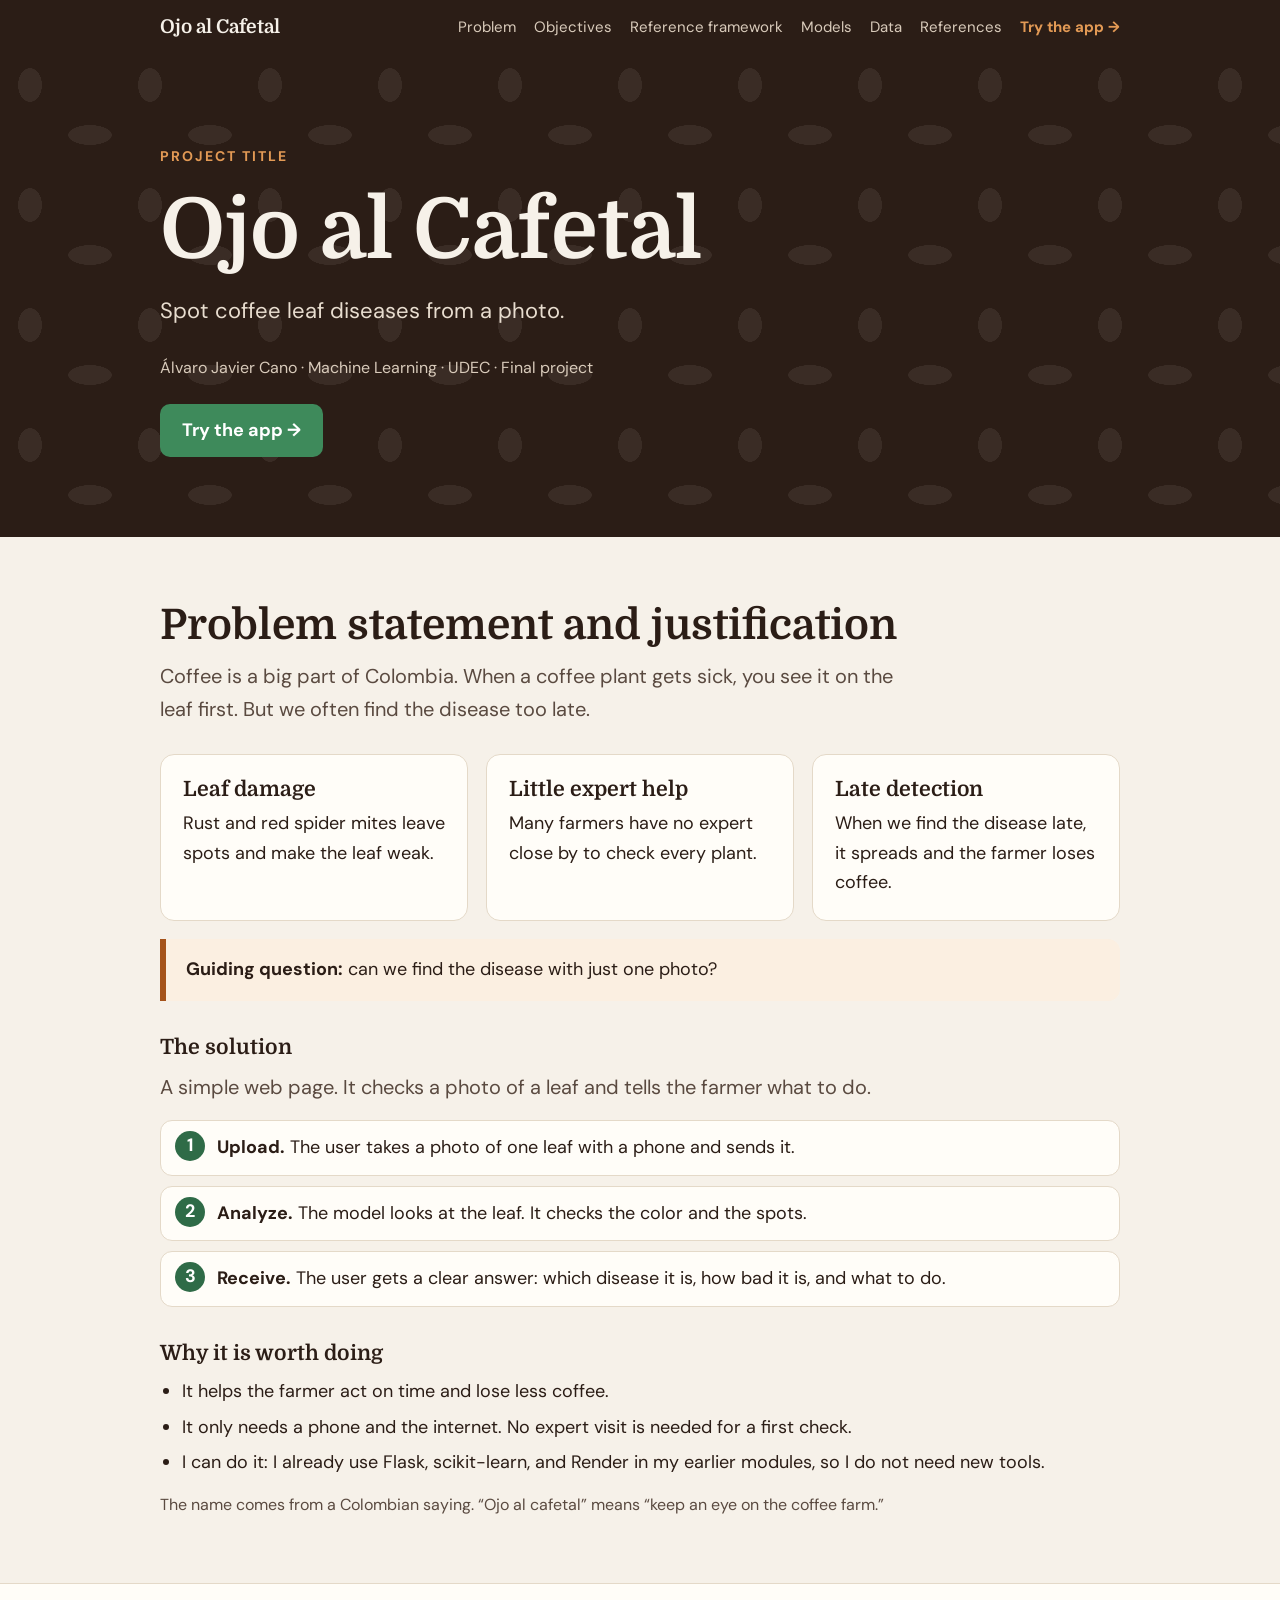
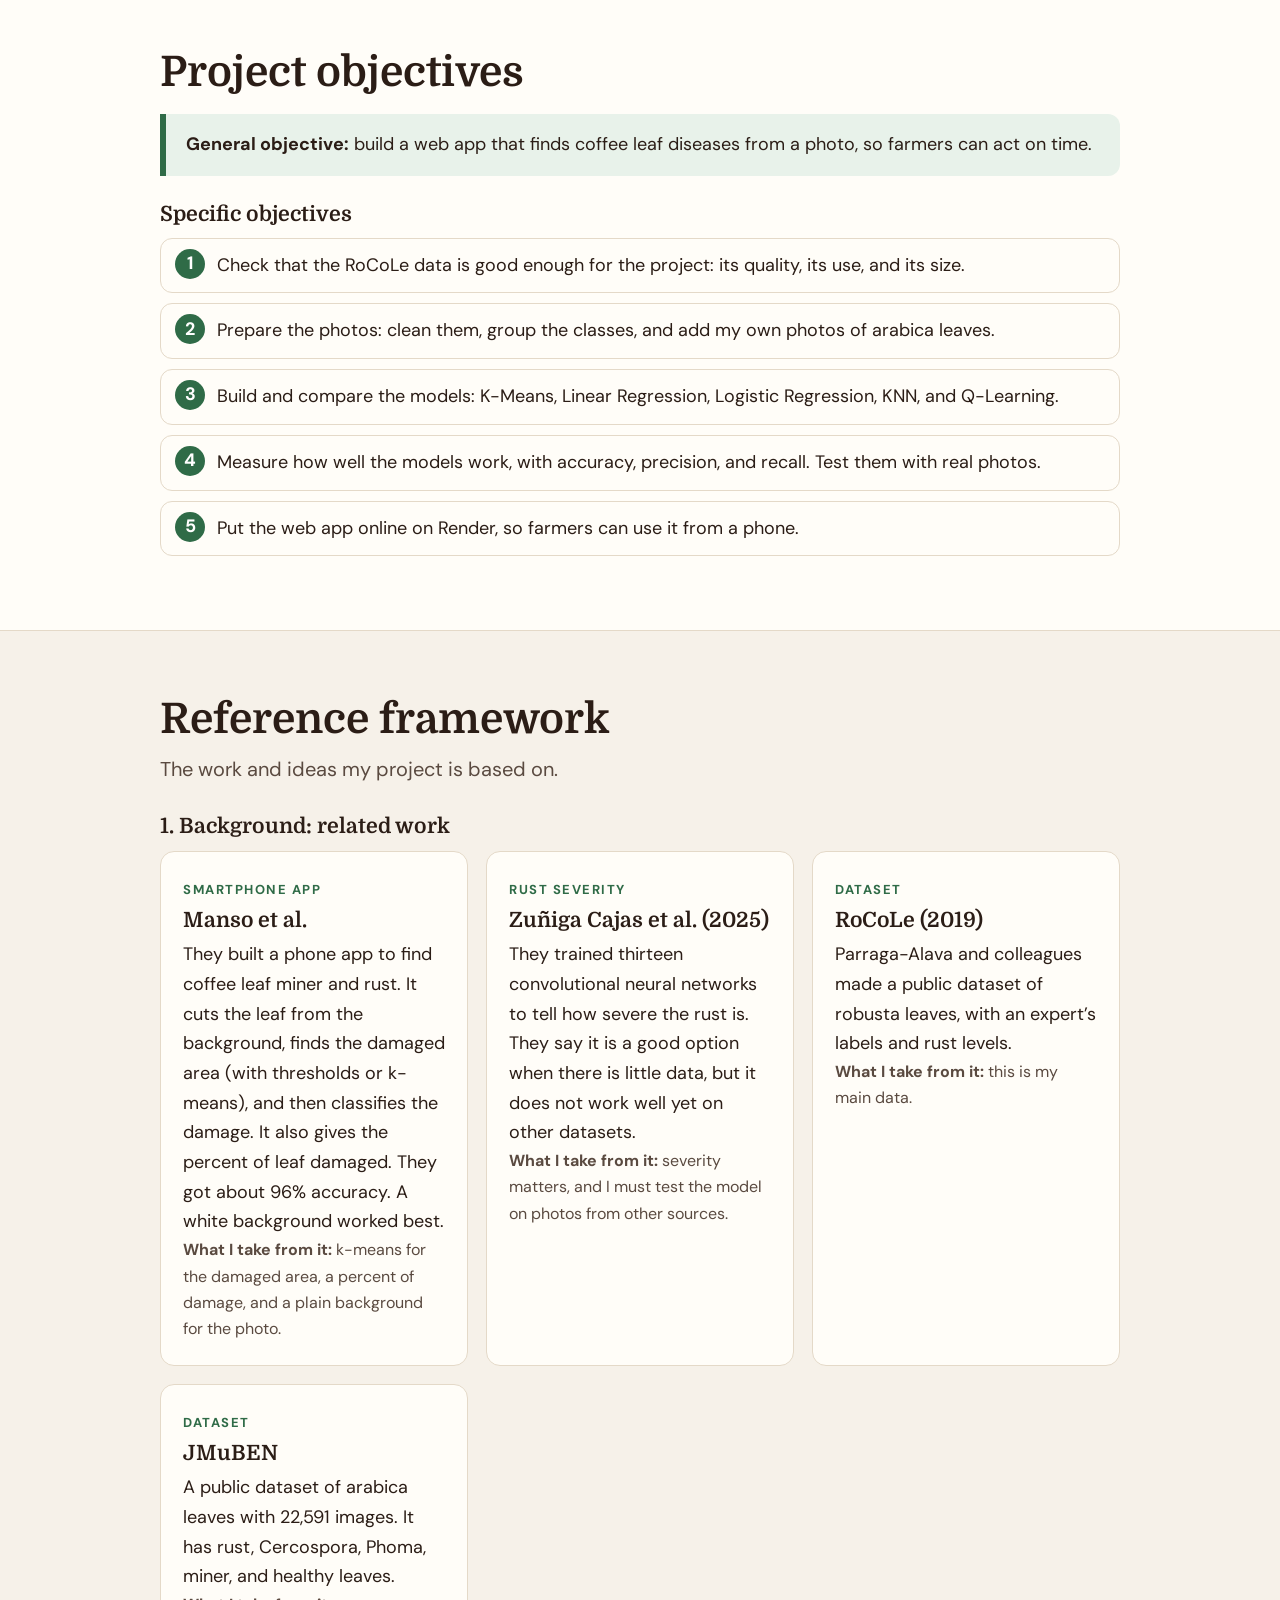
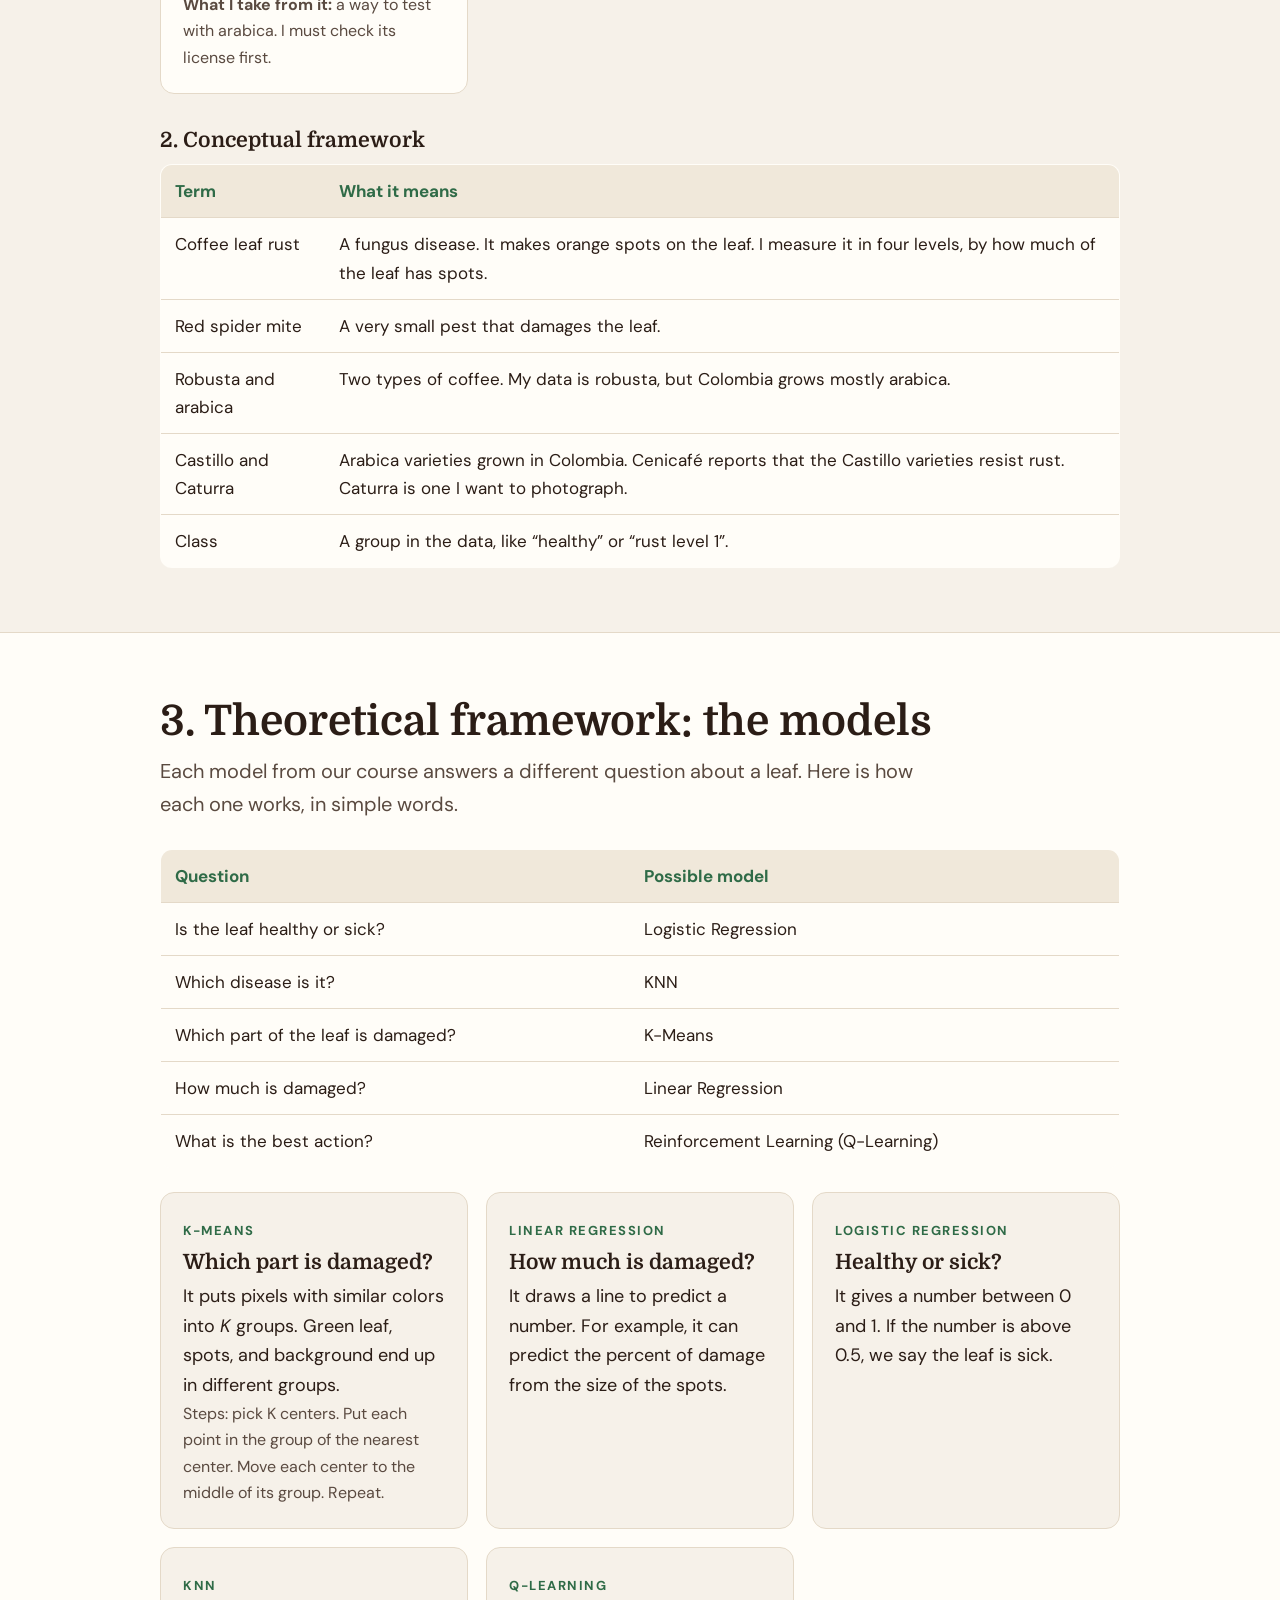
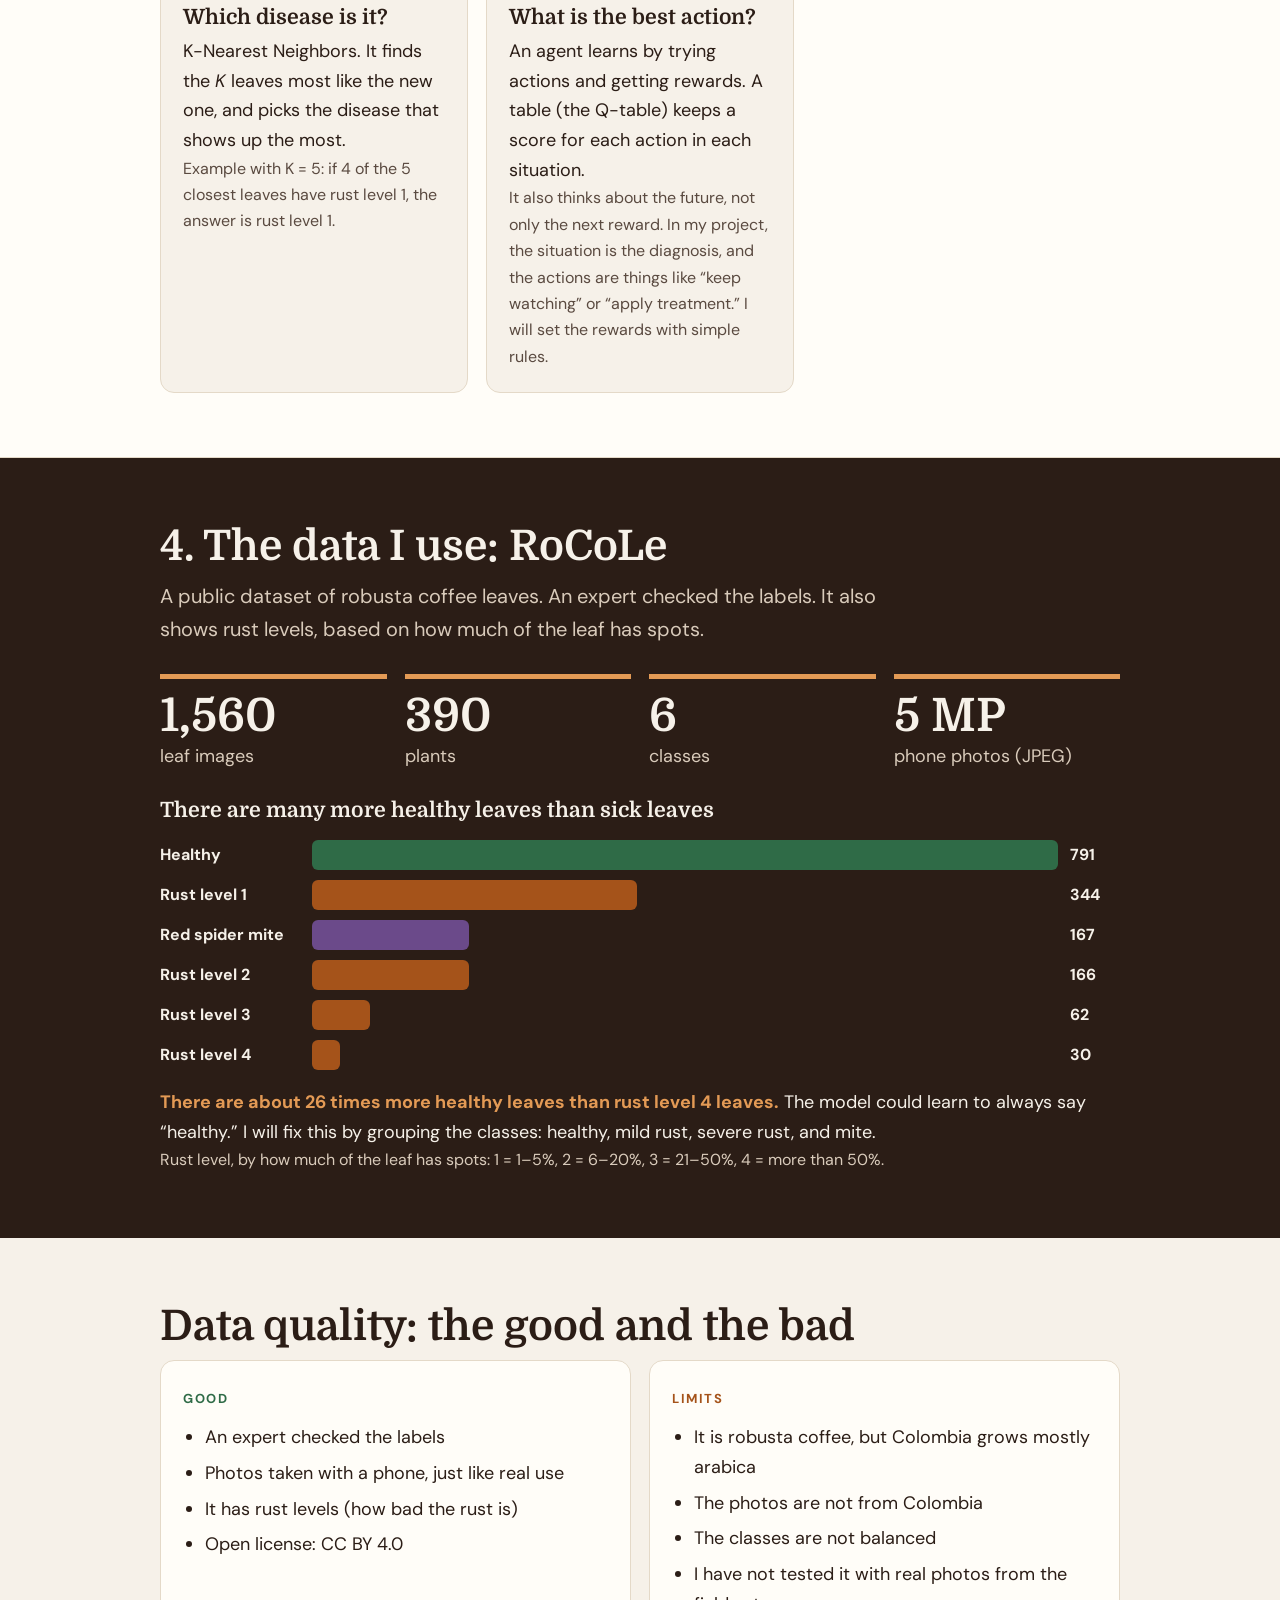
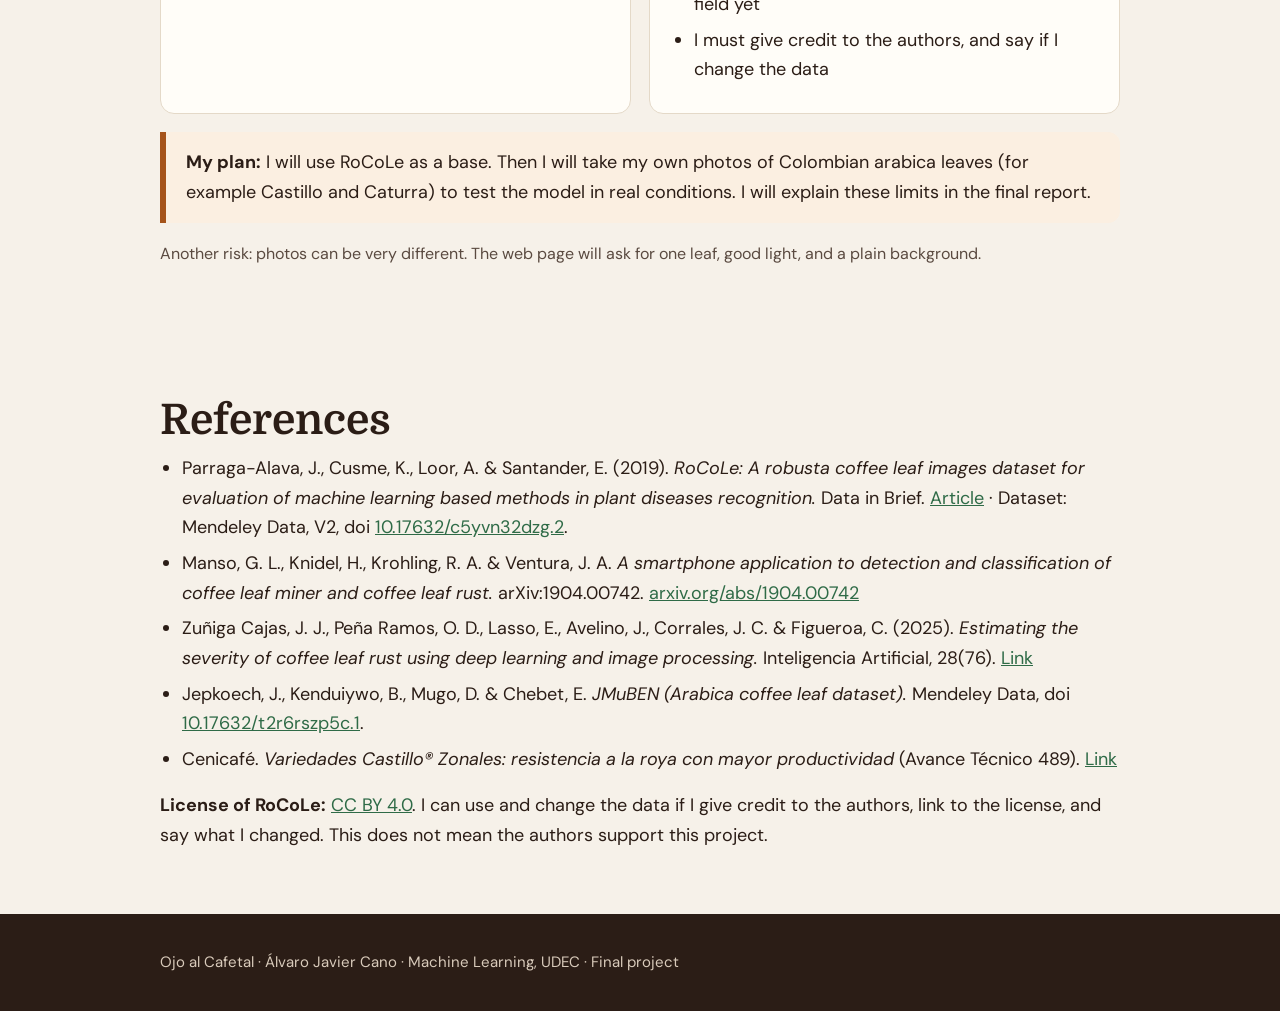
==== commit f64106a7: "Enlace a la app" ====
--- a/index.html
+++ b/index.html
@@ -21,6 +21,7 @@
   <a href="#models">Models</a>
   <a href="#data">Data</a>
   <a href="#references">References</a>
+  <a href="https://ojo-al-cafetal-app.onrender.com" style="color:#E39A55;font-weight:700">Try the app →</a>
 </div></nav>
 
 <header class="hero"><div class="wrap">
@@ -28,6 +29,7 @@
   <h1>Ojo al Cafetal</h1>
   <p class="sub">Spot coffee leaf diseases from a photo.</p>
   <p class="by">Álvaro Javier Cano · Machine Learning · UDEC · Final project</p>
+  <p style="margin-top:22px"><a class="btn" href="https://ojo-al-cafetal-app.onrender.com">Try the app →</a></p>
 </div></header>
 
 <section id="problem"><div class="wrap">
@@ -185,195 +187,6 @@
     <li>Manso, G. L., Knidel, H., Krohling, R. A. &amp; Ventura, J. A. <i>A smartphone application to detection and classification of coffee leaf miner and coffee leaf rust.</i> arXiv:1904.00742. <a href="https://arxiv.org/abs/1904.00742">arxiv.org/abs/1904.00742</a></li>
     <li>Zuñiga Cajas, J. J., Peña Ramos, O. D., Lasso, E., Avelino, J., Corrales, J. C. &amp; Figueroa, C. (2025). <i>Estimating the severity of coffee leaf rust using deep learning and image processing.</i> Inteligencia Artificial, 28(76). <a href="https://journal.iberamia.org/index.php/intartif/article/view/1833">Link</a></li>
     <li>Jepkoech, J., Kenduiywo, B., Mugo, D. &amp; Chebet, E. <i>JMuBEN (Arabica coffee leaf dataset).</i> Mendeley Data, doi <a href="https://doi.org/10.17632/t2r6rszp5c.1">10.17632/t2r6rszp5c.1</a>.</li>
-    <li>Cenicafé. <i>Variedades Castil<!doctype html>
-<html lang="en">
-<head>
-<meta charset="utf-8">
-<meta name="viewport" content="width=device-width,initial-scale=1">
-<title>Ojo al Cafetal – Research</title>
-<meta name="description" content="Final project, Machine Learning: spot coffee leaf diseases from a photo.">
-<link rel="icon" href="data:image/svg+xml,<svg xmlns='http://www.w3.org/2000/svg' viewBox='0 0 100 100'><text y='.9em' font-size='90'>🌿</text></svg>">
-<link rel="preconnect" href="https://fonts.googleapis.com">
-<link rel="preconnect" href="https://fonts.gstatic.com" crossorigin>
-<link href="https://fonts.googleapis.com/css2?family=Domine:wght@600;700&family=DM+Sans:wght@400;500;700&display=swap" rel="stylesheet">
-<link rel="stylesheet" href="style.css">
-</head>
-<body>
-
-<nav><div class="wrap">
-  <b>Ojo al Cafetal</b>
-  <a href="#problem">Problem</a>
-  <a href="#objectives">Objectives</a>
-  <a href="#framework">Reference framework</a>
-  <a href="#models">Models</a>
-  <a href="#data">Data</a>
-  <a href="#references">References</a>
-  <a href="https://ojo-al-cafetal-app.onrender.com" style="color:#E39A55;font-weight:700">Try the app →</a>
-</div></nav>
-
-<header class="hero"><div class="wrap">
-  <p class="kicker">Project title</p>
-  <h1>Ojo al Cafetal</h1>
-  <p class="sub">Spot coffee leaf diseases from a photo.</p>
-  <p class="by">Álvaro Javier Cano · Machine Learning · UDEC · Final project</p>
-  <p style="margin-top:22px"><a class="btn" href="https://ojo-al-cafetal-app.onrender.com">Try the app →</a></p>
-</div></header>
-
-<section id="problem"><div class="wrap">
-  <h2>Problem statement and justification</h2>
-  <p class="lead">Coffee is a big part of Colombia. When a coffee plant gets sick, you see it on the leaf first. But we often find the disease too late.</p>
-  <div class="grid">
-    <div class="card"><h3>Leaf damage</h3><p>Rust and red spider mites leave spots and make the leaf weak.</p></div>
-    <div class="card"><h3>Little expert help</h3><p>Many farmers have no expert close by to check every plant.</p></div>
-    <div class="card"><h3>Late detection</h3><p>When we find the disease late, it spreads and the farmer loses coffee.</p></div>
-  </div>
-  <div class="callout"><b>Guiding question:</b> can we find the disease with just one photo?</div>
-
-  <h3 style="margin:34px 0 12px">The solution</h3>
-  <p class="lead" style="margin-bottom:16px">A simple web page. It checks a photo of a leaf and tells the farmer what to do.</p>
-  <ol class="steps">
-    <li><b>Upload.</b> The user takes a photo of one leaf with a phone and sends it.</li>
-    <li><b>Analyze.</b> The model looks at the leaf. It checks the color and the spots.</li>
-    <li><b>Receive.</b> The user gets a clear answer: which disease it is, how bad it is, and what to do.</li>
-  </ol>
-
-  <h3 style="margin:34px 0 12px">Why it is worth doing</h3>
-  <ul>
-    <li>It helps the farmer act on time and lose less coffee.</li>
-    <li>It only needs a phone and the internet. No expert visit is needed for a first check.</li>
-    <li>I can do it: I already use Flask, scikit-learn, and Render in my earlier modules, so I do not need new tools.</li>
-  </ul>
-  <p class="note" style="margin-top:14px">The name comes from a Colombian saying. “Ojo al cafetal” means “keep an eye on the coffee farm.”</p>
-</div></section>
-
-<section id="objectives" class="alt"><div class="wrap">
-  <h2>Project objectives</h2>
-  <div class="callout" style="border-color:var(--green);background:#E8F2EA"><b>General objective:</b> build a web app that finds coffee leaf diseases from a photo, so farmers can act on time.</div>
-  <h3 style="margin:26px 0 12px">Specific objectives</h3>
-  <ol class="steps">
-    <li>Check that the RoCoLe data is good enough for the project: its quality, its use, and its size.</li>
-    <li>Prepare the photos: clean them, group the classes, and add my own photos of arabica leaves.</li>
-    <li>Build and compare the models: K-Means, Linear Regression, Logistic Regression, KNN, and Q-Learning.</li>
-    <li>Measure how well the models work, with accuracy, precision, and recall. Test them with real photos.</li>
-    <li>Put the web app online on Render, so farmers can use it from a phone.</li>
-  </ol>
-</div></section>
-
-<section id="framework"><div class="wrap">
-  <h2>Reference framework</h2>
-  <p class="lead">The work and ideas my project is based on.</p>
-
-  <h3 style="margin-bottom:12px">1. Background: related work</h3>
-  <div class="grid" style="grid-template-columns:repeat(auto-fit,minmax(300px,1fr))">
-    <div class="card"><span class="tag">SMARTPHONE APP</span><h3>Manso et al.</h3>
-      <p>They built a phone app to find coffee leaf miner and rust. It cuts the leaf from the background, finds the damaged area (with thresholds or k-means), and then classifies the damage. It also gives the percent of leaf damaged. They got about 96% accuracy. A white background worked best.</p>
-      <p class="note"><b>What I take from it:</b> k-means for the damaged area, a percent of damage, and a plain background for the photo.</p></div>
-    <div class="card"><span class="tag">RUST SEVERITY</span><h3>Zuñiga Cajas et al. (2025)</h3>
-      <p>They trained thirteen convolutional neural networks to tell how severe the rust is. They say it is a good option when there is little data, but it does not work well yet on other datasets.</p>
-      <p class="note"><b>What I take from it:</b> severity matters, and I must test the model on photos from other sources.</p></div>
-    <div class="card"><span class="tag">DATASET</span><h3>RoCoLe (2019)</h3>
-      <p>Parraga-Alava and colleagues made a public dataset of robusta leaves, with an expert’s labels and rust levels.</p>
-      <p class="note"><b>What I take from it:</b> this is my main data.</p></div>
-    <div class="card"><span class="tag">DATASET</span><h3>JMuBEN</h3>
-      <p>A public dataset of arabica leaves with 22,591 images. It has rust, Cercospora, Phoma, miner, and healthy leaves.</p>
-      <p class="note"><b>What I take from it:</b> a way to test with arabica. I must check its license first.</p></div>
-  </div>
-
-  <h3 style="margin:34px 0 12px">2. Conceptual framework</h3>
-  <table>
-    <tr><th>Term</th><th>What it means</th></tr>
-    <tr><td>Coffee leaf rust</td><td>A fungus disease. It makes orange spots on the leaf. I measure it in four levels, by how much of the leaf has spots.</td></tr>
-    <tr><td>Red spider mite</td><td>A very small pest that damages the leaf.</td></tr>
-    <tr><td>Robusta and arabica</td><td>Two types of coffee. My data is robusta, but Colombia grows mostly arabica.</td></tr>
-    <tr><td>Castillo and Caturra</td><td>Arabica varieties grown in Colombia. Cenicafé reports that the Castillo varieties resist rust. Caturra is one I want to photograph.</td></tr>
-    <tr><td>Class</td><td>A group in the data, like “healthy” or “rust level 1”.</td></tr>
-  </table>
-</div></section>
-
-<section id="models" class="alt"><div class="wrap">
-  <h2>3. Theoretical framework: the models</h2>
-  <p class="lead">Each model from our course answers a different question about a leaf. Here is how each one works, in simple words.</p>
-  <table style="margin-bottom:24px">
-    <tr><th>Question</th><th>Possible model</th></tr>
-    <tr><td>Is the leaf healthy or sick?</td><td>Logistic Regression</td></tr>
-    <tr><td>Which disease is it?</td><td>KNN</td></tr>
-    <tr><td>Which part of the leaf is damaged?</td><td>K-Means</td></tr>
-    <tr><td>How much is damaged?</td><td>Linear Regression</td></tr>
-    <tr><td>What is the best action?</td><td>Reinforcement Learning (Q-Learning)</td></tr>
-  </table>
-  <div class="grid">
-    <div class="card"><span class="tag">K-MEANS</span><h3>Which part is damaged?</h3>
-      <p>It puts pixels with similar colors into <i>K</i> groups. Green leaf, spots, and background end up in different groups.</p>
-      <p class="note">Steps: pick K centers. Put each point in the group of the nearest center. Move each center to the middle of its group. Repeat.</p></div>
-    <div class="card"><span class="tag">LINEAR REGRESSION</span><h3>How much is damaged?</h3>
-      <p>It draws a line to predict a number. For example, it can predict the percent of damage from the size of the spots.</p></div>
-    <div class="card"><span class="tag">LOGISTIC REGRESSION</span><h3>Healthy or sick?</h3>
-      <p>It gives a number between 0 and 1. If the number is above 0.5, we say the leaf is sick.</p></div>
-    <div class="card"><span class="tag">KNN</span><h3>Which disease is it?</h3>
-      <p>K-Nearest Neighbors. It finds the <i>K</i> leaves most like the new one, and picks the disease that shows up the most.</p>
-      <p class="note">Example with K = 5: if 4 of the 5 closest leaves have rust level 1, the answer is rust level 1.</p></div>
-    <div class="card"><span class="tag">Q-LEARNING</span><h3>What is the best action?</h3>
-      <p>An agent learns by trying actions and getting rewards. A table (the Q-table) keeps a score for each action in each situation.</p>
-      <p class="note">It also thinks about the future, not only the next reward. In my project, the situation is the diagnosis, and the actions are things like “keep watching” or “apply treatment.” I will set the rewards with simple rules.</p></div>
-  </div>
-</div></section>
-
-<section id="data" class="dark"><div class="wrap">
-  <h2>4. The data I use: RoCoLe</h2>
-  <p class="lead">A public dataset of robusta coffee leaves. An expert checked the labels. It also shows rust levels, based on how much of the leaf has spots.</p>
-  <div class="stats">
-    <div class="stat"><b>1,560</b><span>leaf images</span></div>
-    <div class="stat"><b>390</b><span>plants</span></div>
-    <div class="stat"><b>6</b><span>classes</span></div>
-    <div class="stat"><b>5 MP</b><span>phone photos (JPEG)</span></div>
-  </div>
-  <h3 style="margin-bottom:6px">There are many more healthy leaves than sick leaves</h3>
-  <div class="bars" style="color:var(--dark)">
-    <div class="bar" style="color:var(--cream)"><span>Healthy</span><i class="h" style="width:100%"></i><span>791</span></div>
-    <div class="bar" style="color:var(--cream)"><span>Rust level 1</span><i style="width:43.5%"></i><span>344</span></div>
-    <div class="bar" style="color:var(--cream)"><span>Red spider mite</span><i class="m" style="width:21.1%"></i><span>167</span></div>
-    <div class="bar" style="color:var(--cream)"><span>Rust level 2</span><i style="width:21%"></i><span>166</span></div>
-    <div class="bar" style="color:var(--cream)"><span>Rust level 3</span><i style="width:7.8%"></i><span>62</span></div>
-    <div class="bar" style="color:var(--cream)"><span>Rust level 4</span><i style="width:3.8%"></i><span>30</span></div>
-  </div>
-  <p><b style="color:var(--orange)">There are about 26 times more healthy leaves than rust level 4 leaves.</b> The model could learn to always say “healthy.” I will fix this by grouping the classes: healthy, mild rust, severe rust, and mite.</p>
-  <p class="note" style="color:#D9CBBB">Rust level, by how much of the leaf has spots: 1 = 1–5%, 2 = 6–20%, 3 = 21–50%, 4 = more than 50%.</p>
-</div></section>
-
-<section id="quality"><div class="wrap">
-  <h2>Data quality: the good and the bad</h2>
-  <div class="grid">
-    <div class="card">
-      <span class="tag">GOOD</span>
-      <ul>
-        <li>An expert checked the labels</li>
-        <li>Photos taken with a phone, just like real use</li>
-        <li>It has rust levels (how bad the rust is)</li>
-        <li>Open license: CC BY 4.0</li>
-      </ul>
-    </div>
-    <div class="card">
-      <span class="tag warn">LIMITS</span>
-      <ul>
-        <li>It is robusta coffee, but Colombia grows mostly arabica</li>
-        <li>The photos are not from Colombia</li>
-        <li>The classes are not balanced</li>
-        <li>I have not tested it with real photos from the field yet</li>
-        <li>I must give credit to the authors, and say if I change the data</li>
-      </ul>
-    </div>
-  </div>
-  <div class="callout"><b>My plan:</b> I will use RoCoLe as a base. Then I will take my own photos of Colombian arabica leaves (for example Castillo and Caturra) to test the model in real conditions. I will explain these limits in the final report.</div>
-  <p class="note">Another risk: photos can be very different. The web page will ask for one leaf, good light, and a plain background.</p>
-</div></section>
-
-<section id="references"><div class="wrap">
-  <h2>References</h2>
-  <ul>
-    <li>Parraga-Alava, J., Cusme, K., Loor, A. &amp; Santander, E. (2019). <i>RoCoLe: A robusta coffee leaf images dataset for evaluation of machine learning based methods in plant diseases recognition.</i> Data in Brief. <a href="https://www.ncbi.nlm.nih.gov/pmc/articles/PMC6727496/">Article</a> · Dataset: Mendeley Data, V2, doi <a href="https://doi.org/10.17632/c5yvn32dzg.2">10.17632/c5yvn32dzg.2</a>.</li>
-    <li>Manso, G. L., Knidel, H., Krohling, R. A. &amp; Ventura, J. A. <i>A smartphone application to detection and classification of coffee leaf miner and coffee leaf rust.</i> arXiv:1904.00742. <a href="https://arxiv.org/abs/1904.00742">arxiv.org/abs/1904.00742</a></li>
-    <li>Zuñiga Cajas, J. J., Peña Ramos, O. D., Lasso, E., Avelino, J., Corrales, J. C. &amp; Figueroa, C. (2025). <i>Estimating the severity of coffee leaf rust using deep learning and image processing.</i> Inteligencia Artificial, 28(76). <a href="https://journal.iberamia.org/index.php/intartif/article/view/1833">Link</a></li>
-    <li>Jepkoech, J., Kenduiywo, B., Mugo, D. &amp; Chebet, E. <i>JMuBEN (Arabica coffee leaf dataset).</i> Mendeley Data, doi <a href="https://doi.org/10.17632/t2r6rszp5c.1">10.17632/t2r6rszp5c.1</a>.</li>
     <li>Cenicafé. <i>Variedades Castillo® Zonales: resistencia a la roya con mayor productividad</i> (Avance Técnico 489). <a href="https://www.researchgate.net/publication/330320913_Variedades_CastilloR_Zonales_resistencia_a_la_roya_con_mayor_productividad_avt0489">Link</a></li>
   </ul>
   <p style="margin-top:16px"><b>License of RoCoLe:</b> <a href="https://creativecommons.org/licenses/by/4.0/">CC BY 4.0</a>. I can use and change the data if I give credit to the authors, link to the license, and say what I changed. This does not mean the authors support this project.</p>
@@ -384,14 +197,4 @@
 </div></footer>
 
 </body>
-</html>lo® Zonales: resistencia a la roya con mayor productividad</i> (Avance Técnico 489). <a href="https://www.researchgate.net/publication/330320913_Variedades_CastilloR_Zonales_resistencia_a_la_roya_con_mayor_productividad_avt0489">Link</a></li>
-  </ul>
-  <p style="margin-top:16px"><b>License of RoCoLe:</b> <a href="https://creativecommons.org/licenses/by/4.0/">CC BY 4.0</a>. I can use and change the data if I give credit to the authors, link to the license, and say what I changed. This does not mean the authors support this project.</p>
-</div></section>
-
-<footer><div class="wrap">
-  Ojo al Cafetal · Álvaro Javier Cano · Machine Learning, UDEC · Final project
-</div></footer>
-
-</body>
 </html>
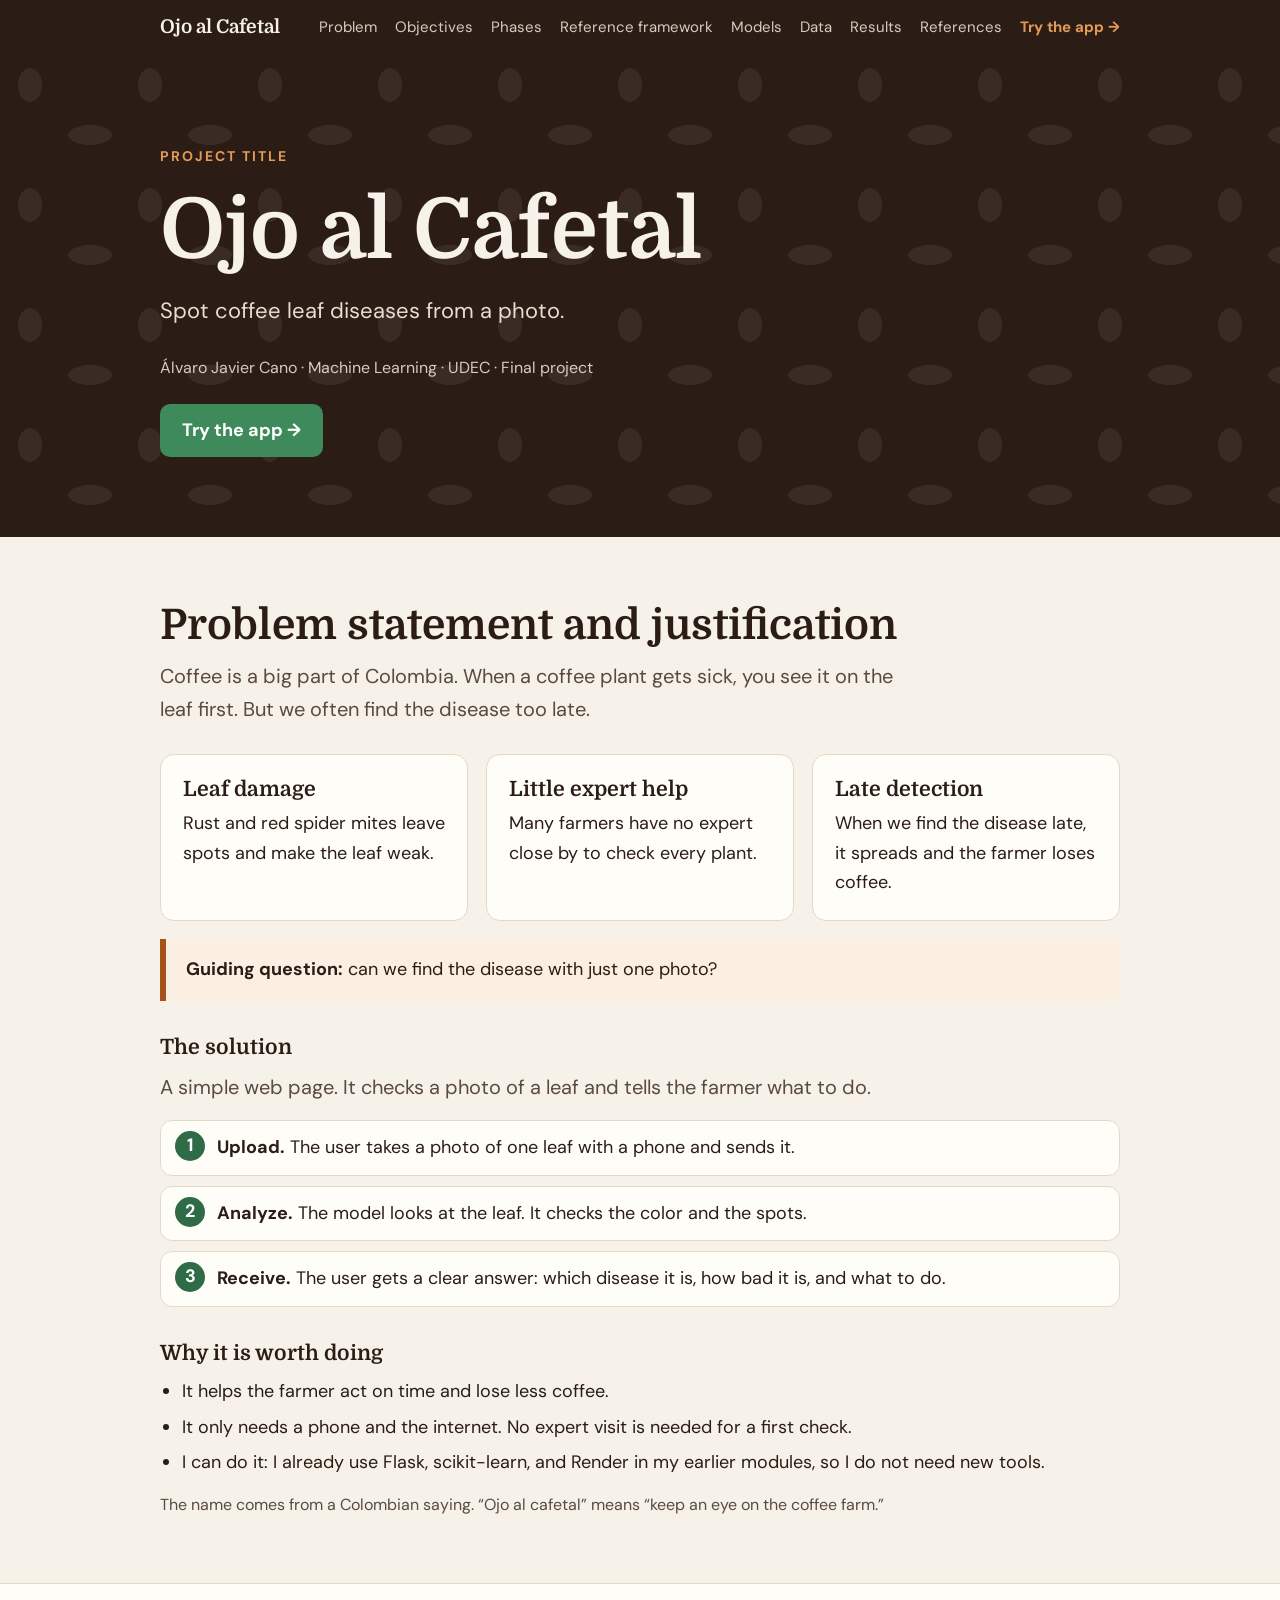
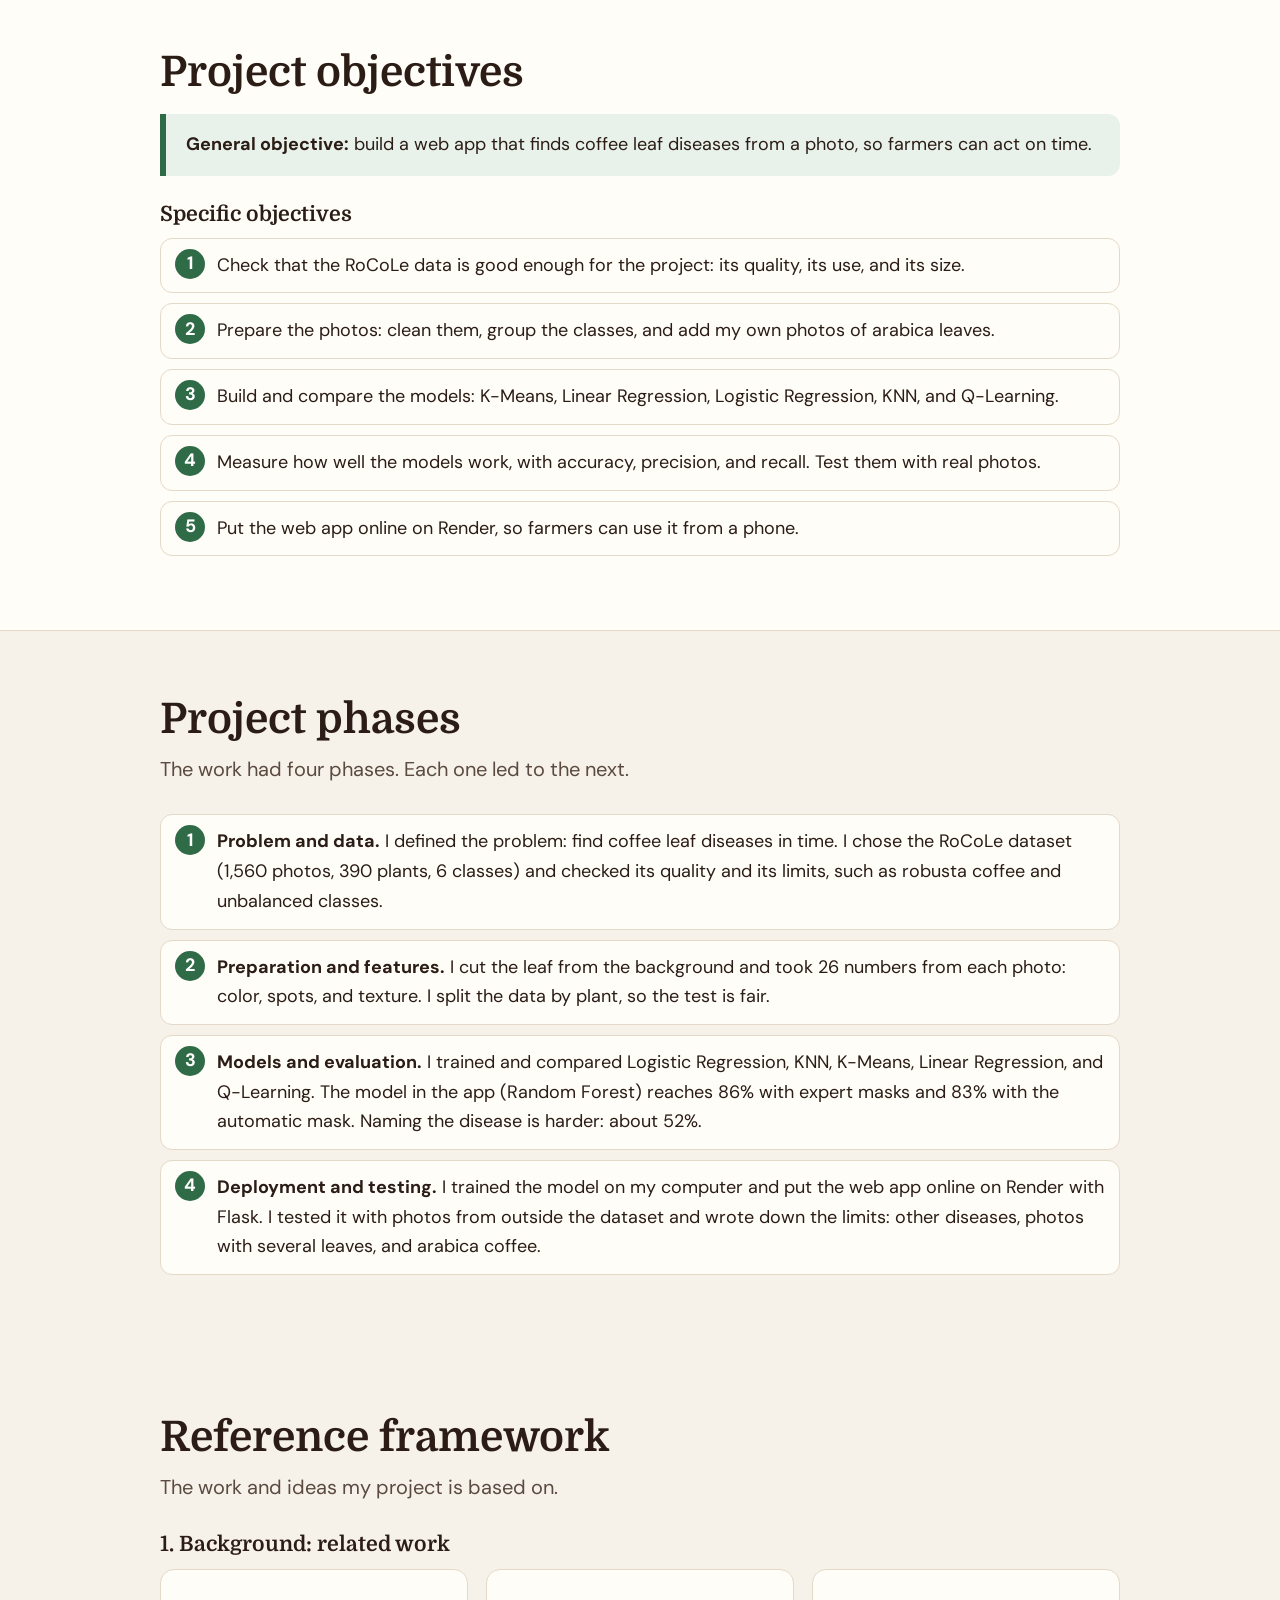
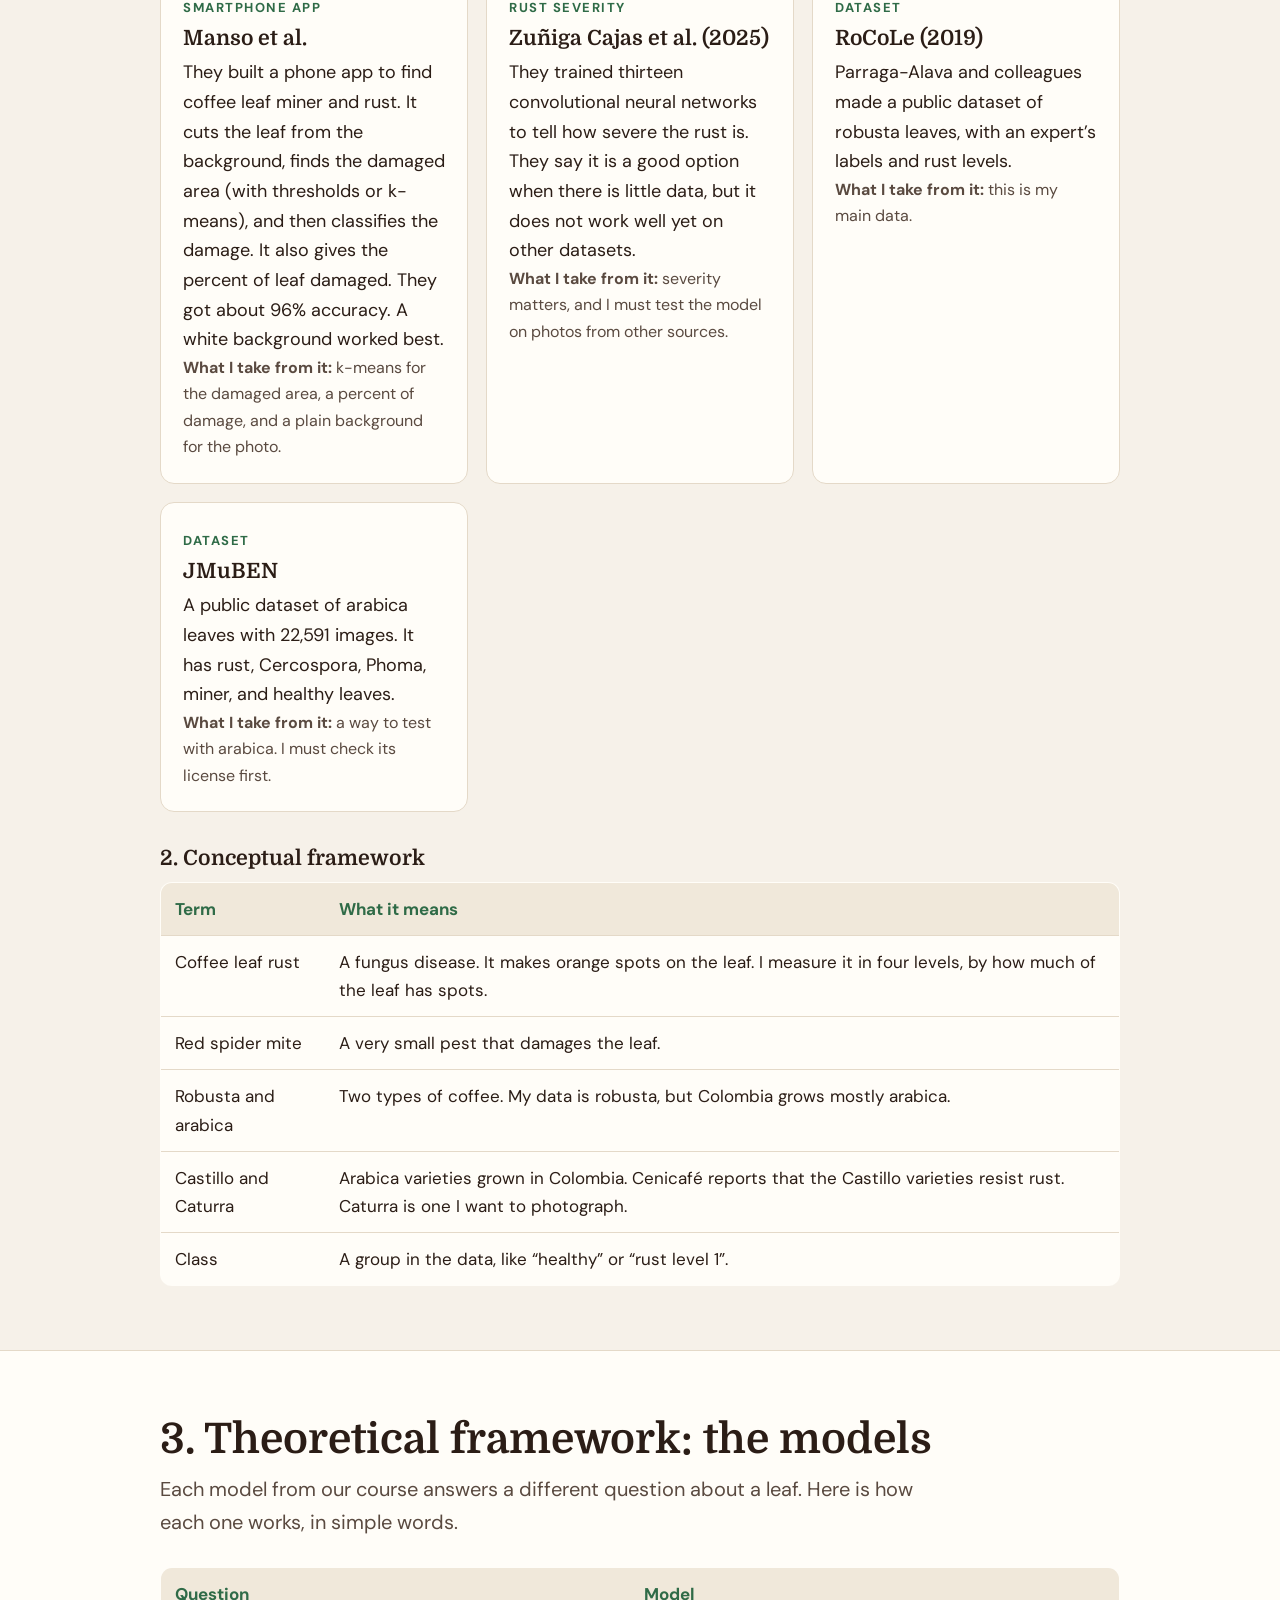
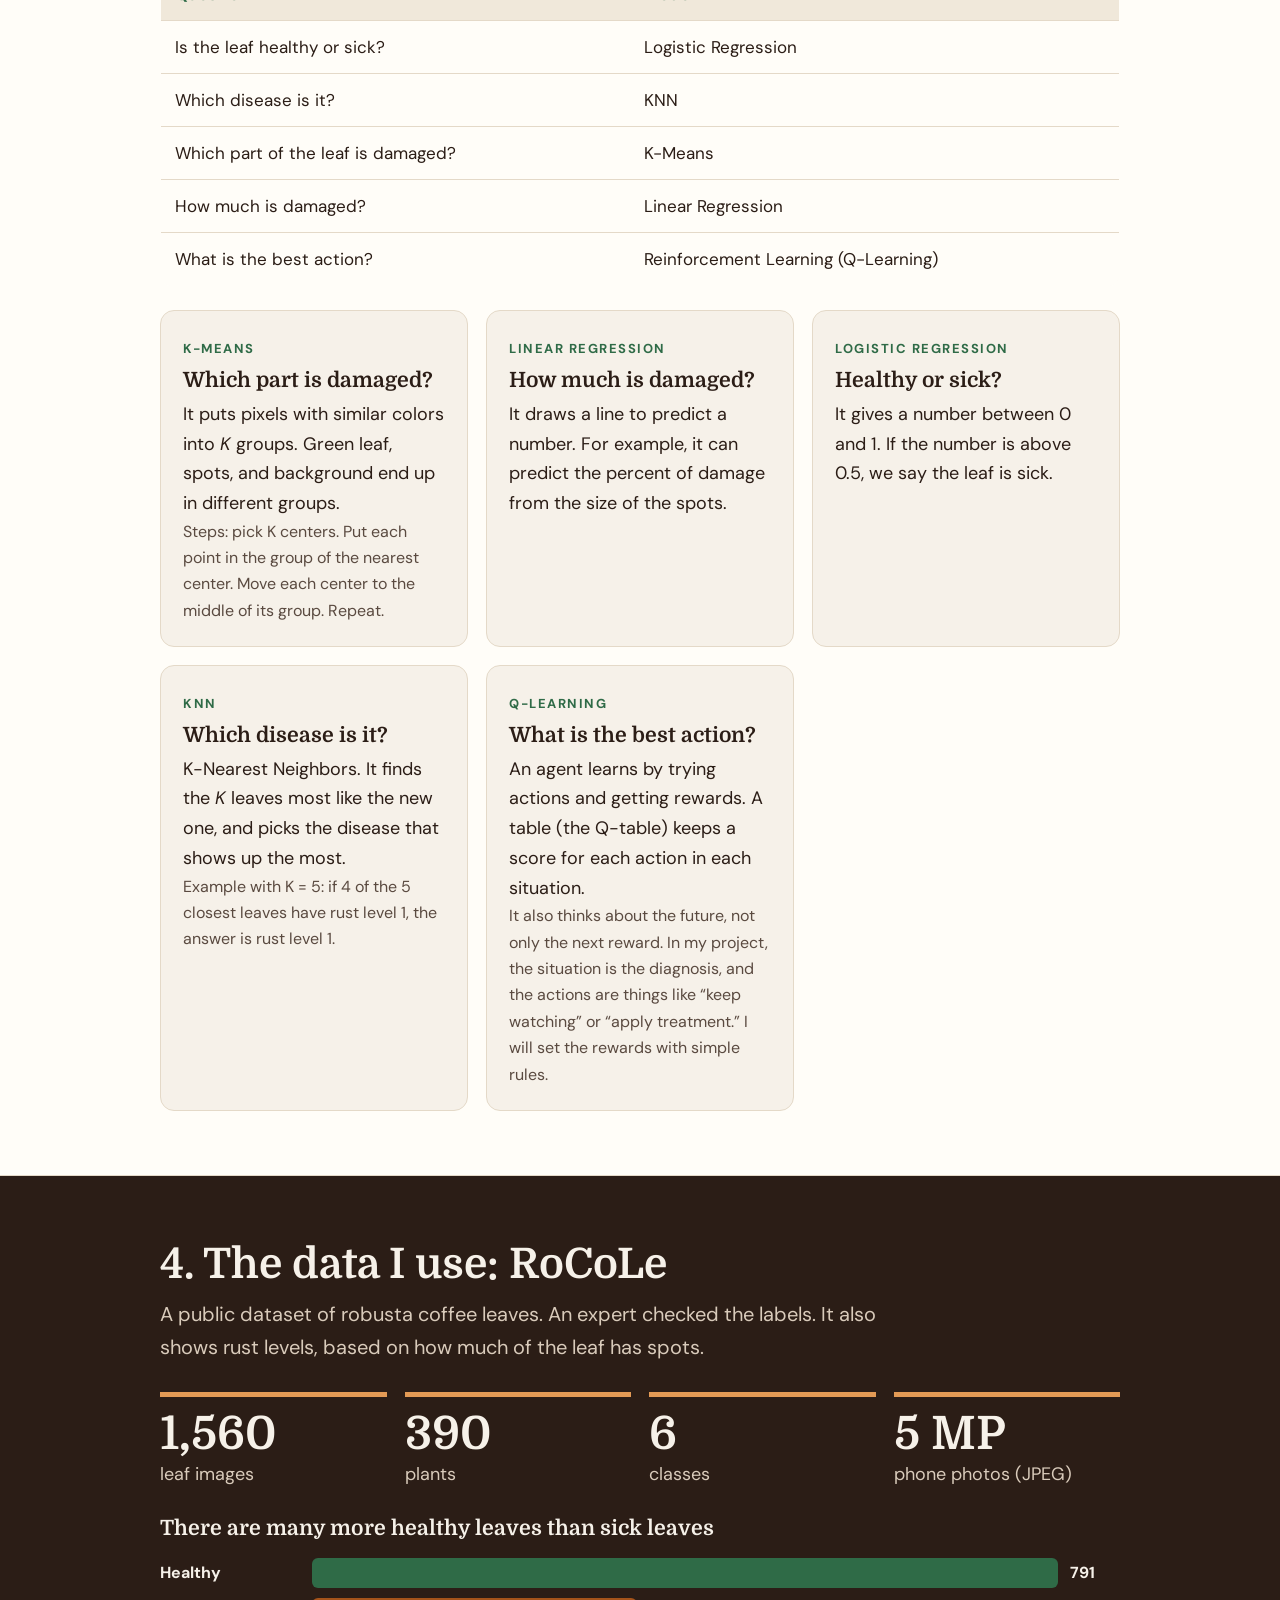
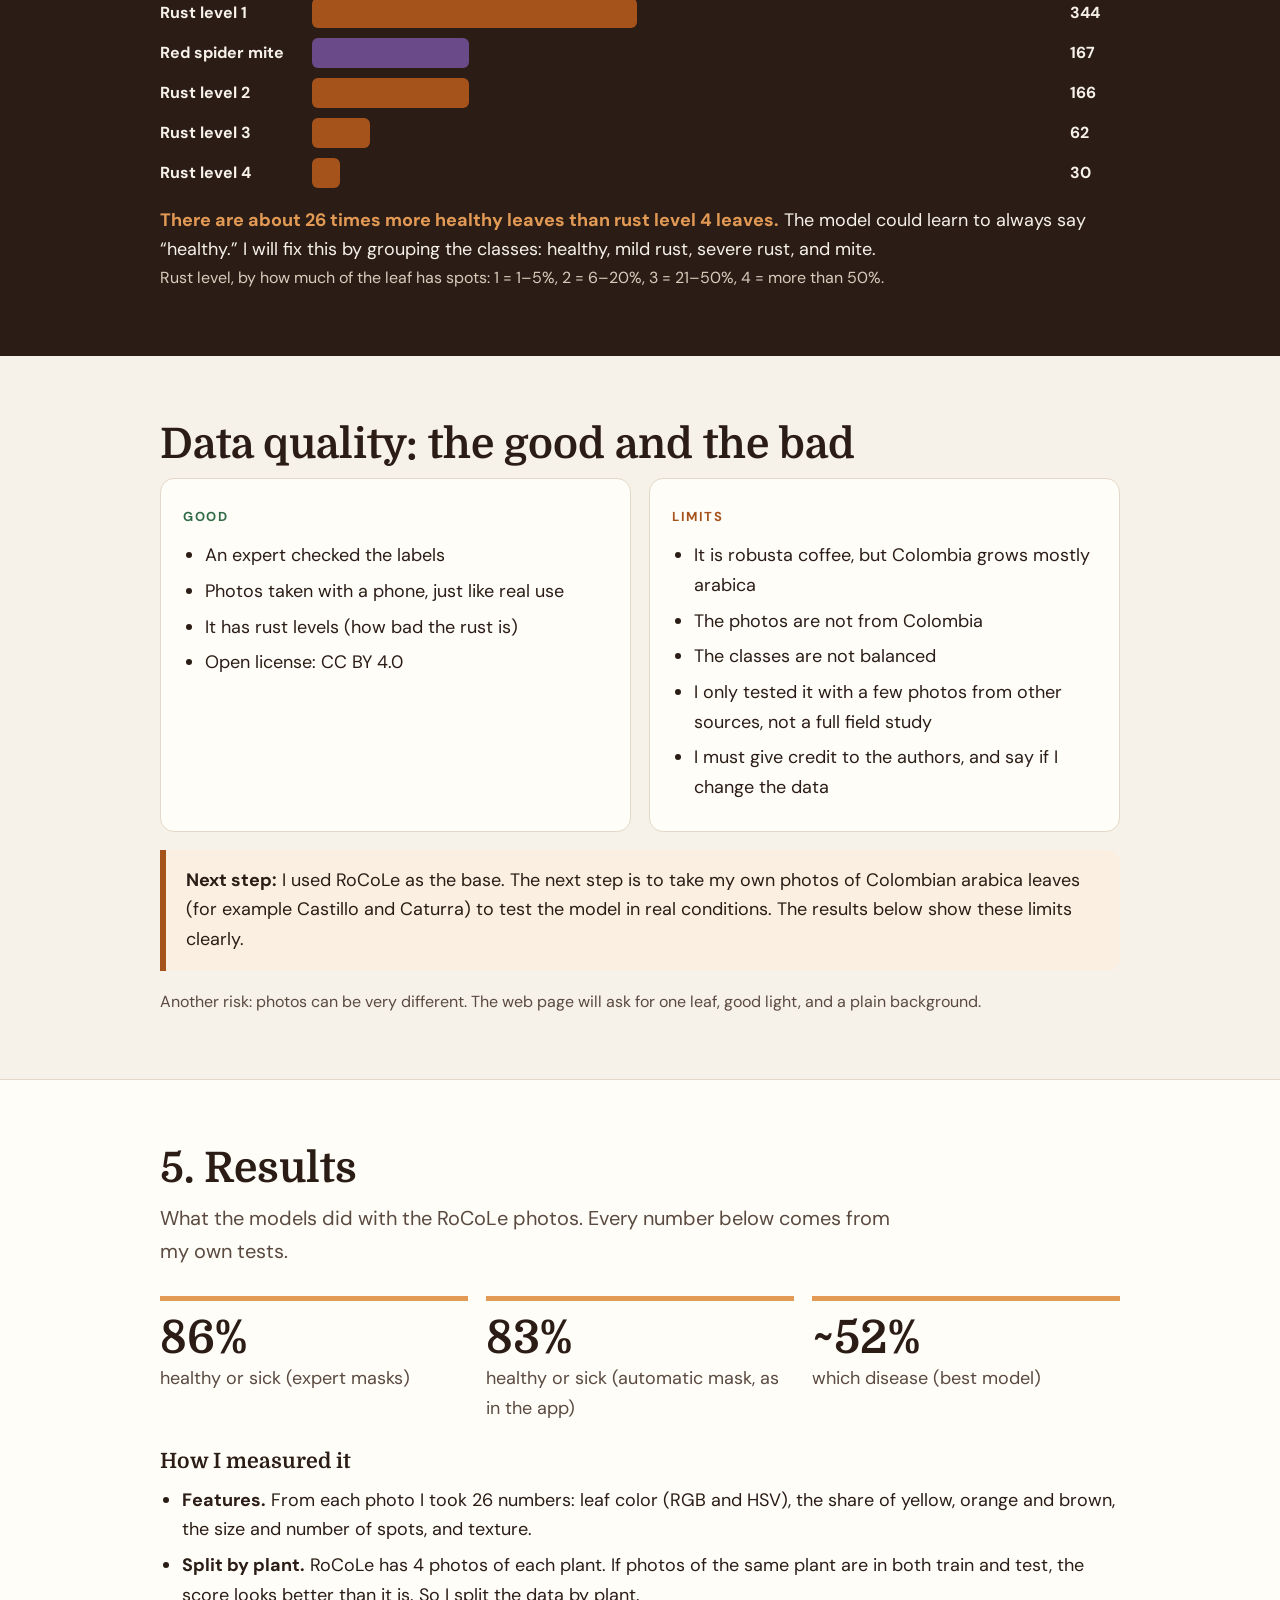
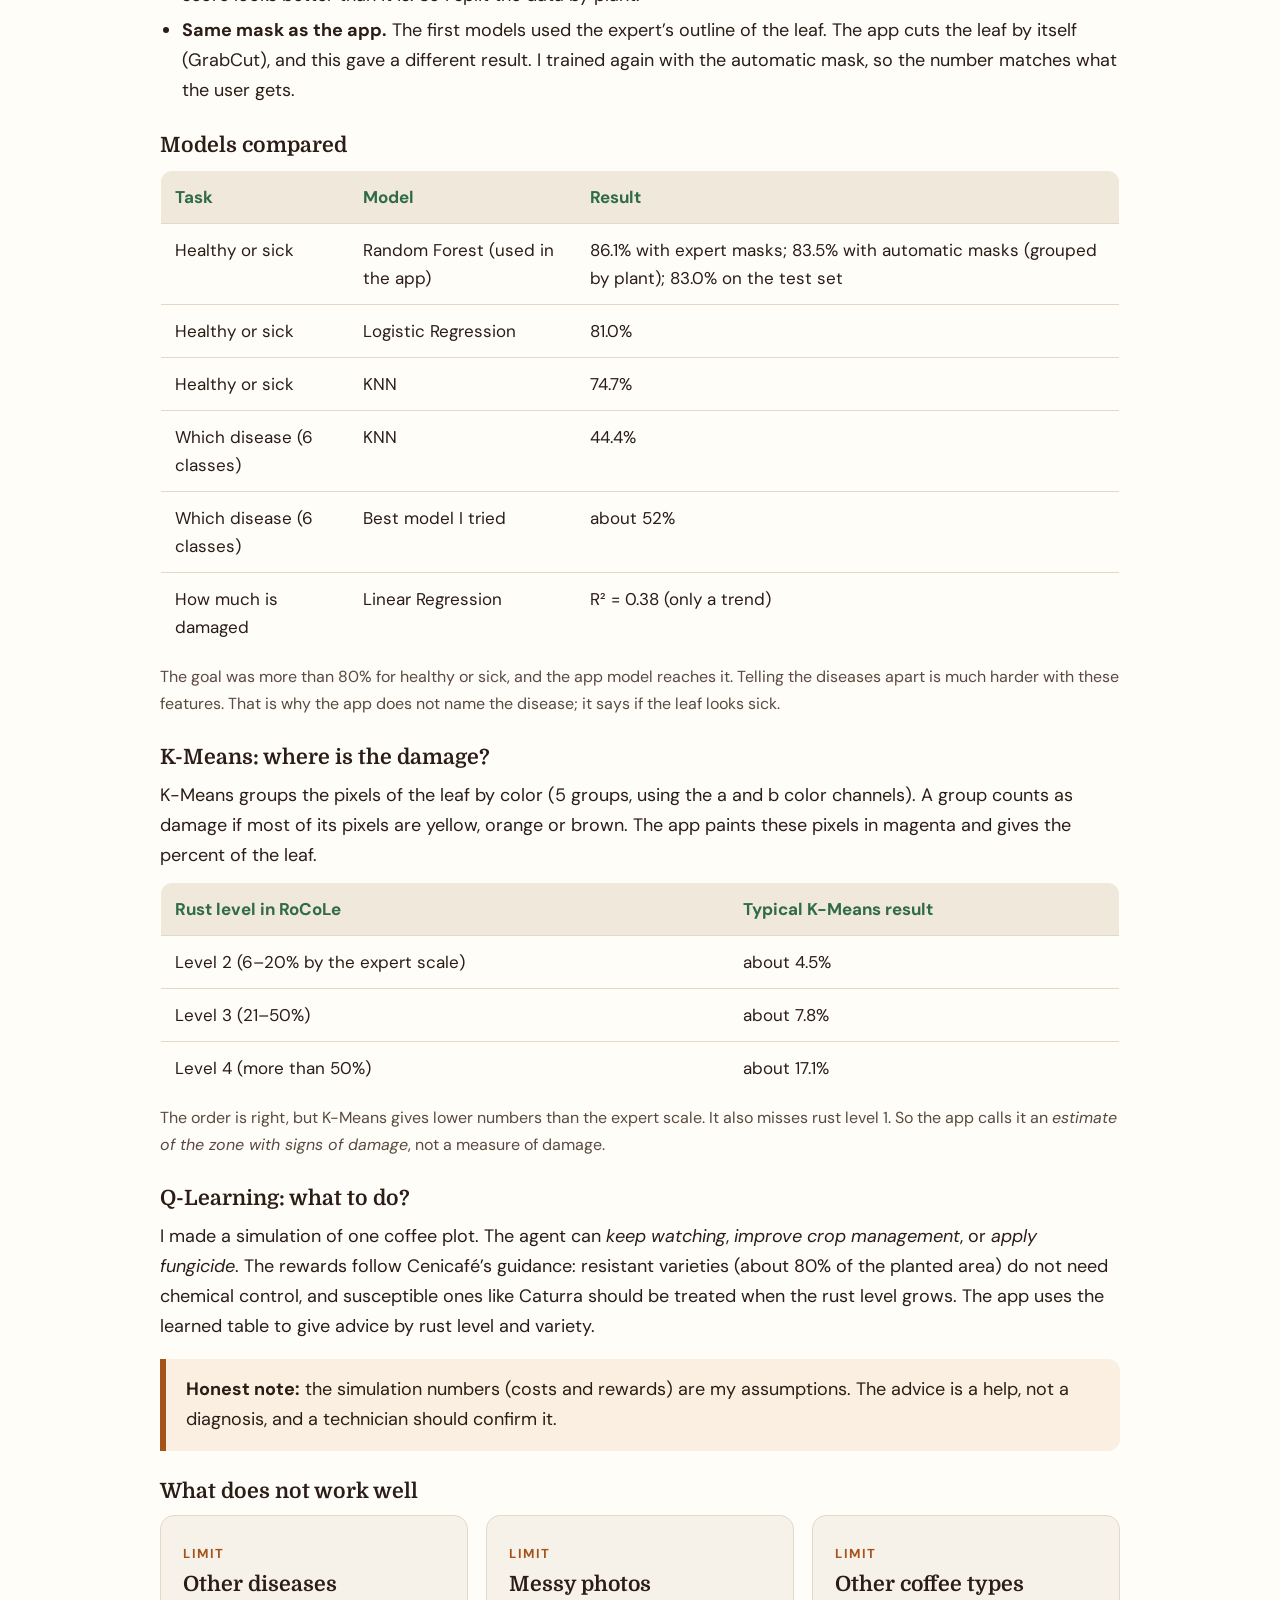
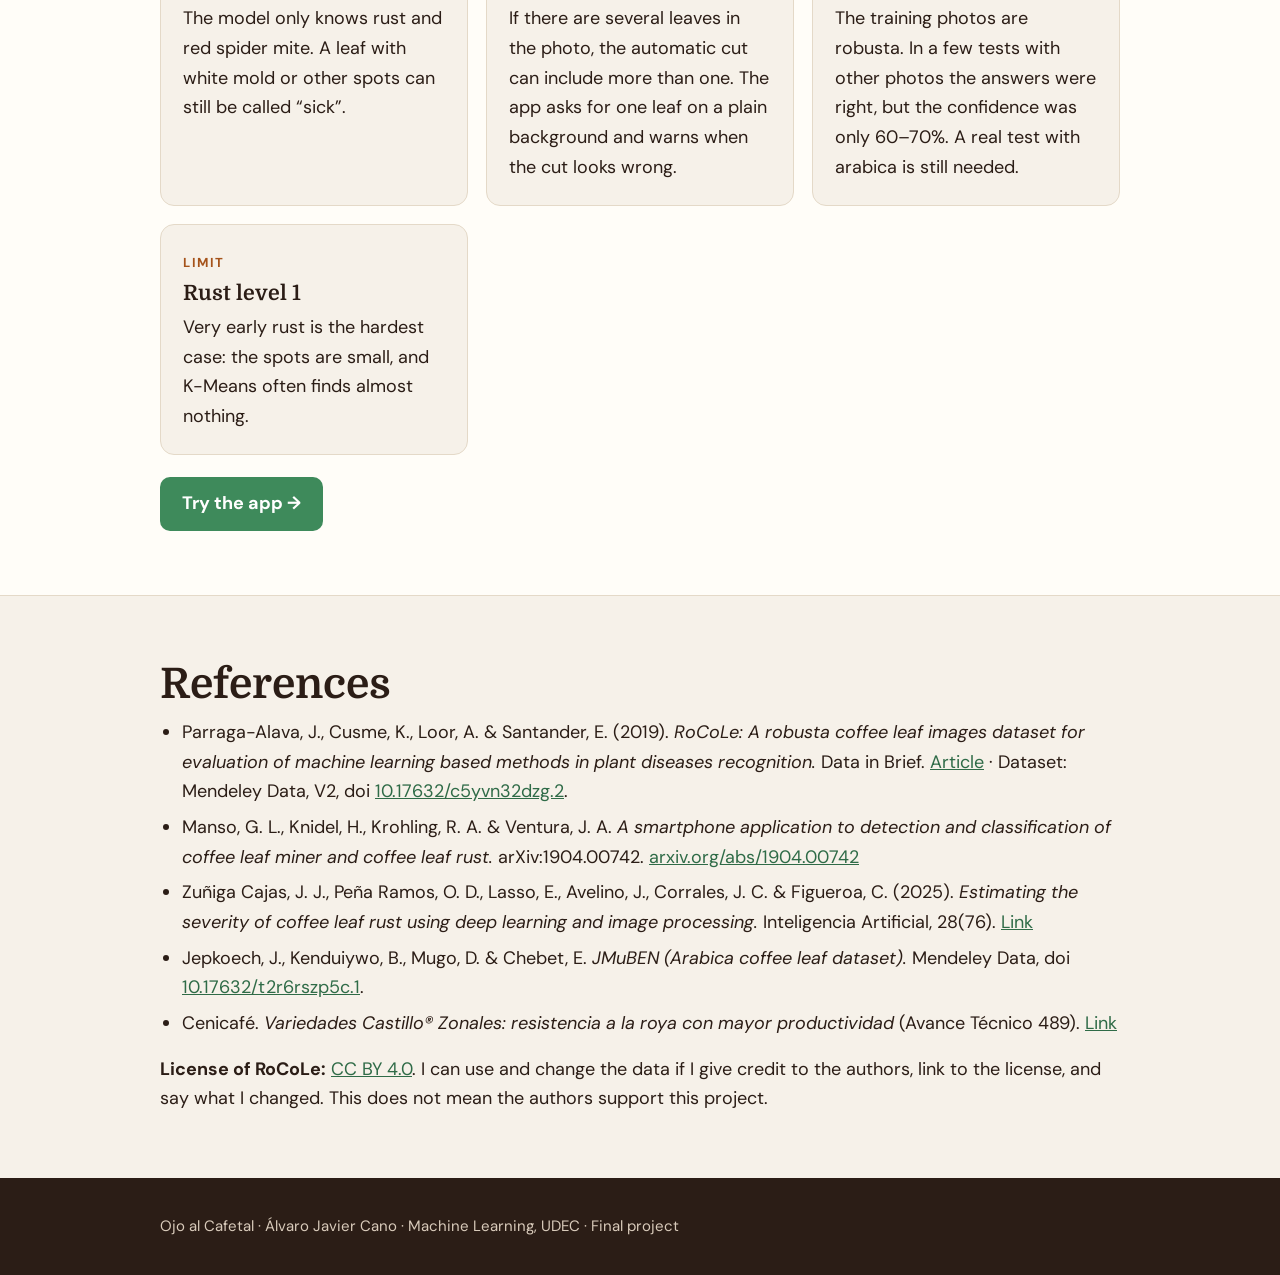
==== commit e9e32263: "Add project phases and results" ====
--- a/index.html
+++ b/index.html
@@ -17,9 +17,11 @@
   <b>Ojo al Cafetal</b>
   <a href="#problem">Problem</a>
   <a href="#objectives">Objectives</a>
+  <a href="#phases">Phases</a>
   <a href="#framework">Reference framework</a>
   <a href="#models">Models</a>
   <a href="#data">Data</a>
+  <a href="#results">Results</a>
   <a href="#references">References</a>
   <a href="https://ojo-al-cafetal-app.onrender.com" style="color:#E39A55;font-weight:700">Try the app →</a>
 </div></nav>
@@ -69,6 +71,17 @@
     <li>Build and compare the models: K-Means, Linear Regression, Logistic Regression, KNN, and Q-Learning.</li>
     <li>Measure how well the models work, with accuracy, precision, and recall. Test them with real photos.</li>
     <li>Put the web app online on Render, so farmers can use it from a phone.</li>
+  </ol>
+</div></section>
+
+<section id="phases"><div class="wrap">
+  <h2>Project phases</h2>
+  <p class="lead">The work had four phases. Each one led to the next.</p>
+  <ol class="steps">
+    <li><b>Problem and data.</b> I defined the problem: find coffee leaf diseases in time. I chose the RoCoLe dataset (1,560 photos, 390 plants, 6 classes) and checked its quality and its limits, such as robusta coffee and unbalanced classes.</li>
+    <li><b>Preparation and features.</b> I cut the leaf from the background and took 26 numbers from each photo: color, spots, and texture. I split the data by plant, so the test is fair.</li>
+    <li><b>Models and evaluation.</b> I trained and compared Logistic Regression, KNN, K-Means, Linear Regression, and Q-Learning. The model in the app (Random Forest) reaches 86% with expert masks and 83% with the automatic mask. Naming the disease is harder: about 52%.</li>
+    <li><b>Deployment and testing.</b> I trained the model on my computer and put the web app online on Render with Flask. I tested it with photos from outside the dataset and wrote down the limits: other diseases, photos with several leaves, and arabica coffee.</li>
   </ol>
 </div></section>
 
@@ -107,7 +120,7 @@
   <h2>3. Theoretical framework: the models</h2>
   <p class="lead">Each model from our course answers a different question about a leaf. Here is how each one works, in simple words.</p>
   <table style="margin-bottom:24px">
-    <tr><th>Question</th><th>Possible model</th></tr>
+    <tr><th>Question</th><th>Model</th></tr>
     <tr><td>Is the leaf healthy or sick?</td><td>Logistic Regression</td></tr>
     <tr><td>Which disease is it?</td><td>KNN</td></tr>
     <tr><td>Which part of the leaf is damaged?</td><td>K-Means</td></tr>
@@ -171,13 +184,66 @@
         <li>It is robusta coffee, but Colombia grows mostly arabica</li>
         <li>The photos are not from Colombia</li>
         <li>The classes are not balanced</li>
-        <li>I have not tested it with real photos from the field yet</li>
+        <li>I only tested it with a few photos from other sources, not a full field study</li>
         <li>I must give credit to the authors, and say if I change the data</li>
       </ul>
     </div>
   </div>
-  <div class="callout"><b>My plan:</b> I will use RoCoLe as a base. Then I will take my own photos of Colombian arabica leaves (for example Castillo and Caturra) to test the model in real conditions. I will explain these limits in the final report.</div>
+  <div class="callout"><b>Next step:</b> I used RoCoLe as the base. The next step is to take my own photos of Colombian arabica leaves (for example Castillo and Caturra) to test the model in real conditions. The results below show these limits clearly.</div>
   <p class="note">Another risk: photos can be very different. The web page will ask for one leaf, good light, and a plain background.</p>
+</div></section>
+
+<section id="results" class="alt"><div class="wrap">
+  <h2>5. Results</h2>
+  <p class="lead">What the models did with the RoCoLe photos. Every number below comes from my own tests.</p>
+
+  <div class="stats" style="color:var(--dark)">
+    <div class="stat"><b>86%</b><span style="color:var(--muted)">healthy or sick (expert masks)</span></div>
+    <div class="stat"><b>83%</b><span style="color:var(--muted)">healthy or sick (automatic mask, as in the app)</span></div>
+    <div class="stat"><b>~52%</b><span style="color:var(--muted)">which disease (best model)</span></div>
+  </div>
+
+  <h3 style="margin:10px 0 12px">How I measured it</h3>
+  <ul>
+    <li><b>Features.</b> From each photo I took 26 numbers: leaf color (RGB and HSV), the share of yellow, orange and brown, the size and number of spots, and texture.</li>
+    <li><b>Split by plant.</b> RoCoLe has 4 photos of each plant. If photos of the same plant are in both train and test, the score looks better than it is. So I split the data by plant.</li>
+    <li><b>Same mask as the app.</b> The first models used the expert’s outline of the leaf. The app cuts the leaf by itself (GrabCut), and this gave a different result. I trained again with the automatic mask, so the number matches what the user gets.</li>
+  </ul>
+
+  <h3 style="margin:28px 0 12px">Models compared</h3>
+  <table>
+    <tr><th>Task</th><th>Model</th><th>Result</th></tr>
+    <tr><td>Healthy or sick</td><td>Random Forest (used in the app)</td><td>86.1% with expert masks; 83.5% with automatic masks (grouped by plant); 83.0% on the test set</td></tr>
+    <tr><td>Healthy or sick</td><td>Logistic Regression</td><td>81.0%</td></tr>
+    <tr><td>Healthy or sick</td><td>KNN</td><td>74.7%</td></tr>
+    <tr><td>Which disease (6 classes)</td><td>KNN</td><td>44.4%</td></tr>
+    <tr><td>Which disease (6 classes)</td><td>Best model I tried</td><td>about 52%</td></tr>
+    <tr><td>How much is damaged</td><td>Linear Regression</td><td>R² = 0.38 (only a trend)</td></tr>
+  </table>
+  <p class="note" style="margin-top:10px">The goal was more than 80% for healthy or sick, and the app model reaches it. Telling the diseases apart is much harder with these features. That is why the app does not name the disease; it says if the leaf looks sick.</p>
+
+  <h3 style="margin:28px 0 12px">K-Means: where is the damage?</h3>
+  <p>K-Means groups the pixels of the leaf by color (5 groups, using the a and b color channels). A group counts as damage if most of its pixels are yellow, orange or brown. The app paints these pixels in magenta and gives the percent of the leaf.</p>
+  <table style="margin-top:12px">
+    <tr><th>Rust level in RoCoLe</th><th>Typical K-Means result</th></tr>
+    <tr><td>Level 2 (6–20% by the expert scale)</td><td>about 4.5%</td></tr>
+    <tr><td>Level 3 (21–50%)</td><td>about 7.8%</td></tr>
+    <tr><td>Level 4 (more than 50%)</td><td>about 17.1%</td></tr>
+  </table>
+  <p class="note" style="margin-top:10px">The order is right, but K-Means gives lower numbers than the expert scale. It also misses rust level 1. So the app calls it an <i>estimate of the zone with signs of damage</i>, not a measure of damage.</p>
+
+  <h3 style="margin:28px 0 12px">Q-Learning: what to do?</h3>
+  <p>I made a simulation of one coffee plot. The agent can <i>keep watching</i>, <i>improve crop management</i>, or <i>apply fungicide</i>. The rewards follow Cenicafé’s guidance: resistant varieties (about 80% of the planted area) do not need chemical control, and susceptible ones like Caturra should be treated when the rust level grows. The app uses the learned table to give advice by rust level and variety.</p>
+  <div class="callout"><b>Honest note:</b> the simulation numbers (costs and rewards) are my assumptions. The advice is a help, not a diagnosis, and a technician should confirm it.</div>
+
+  <h3 style="margin:28px 0 12px">What does not work well</h3>
+  <div class="grid">
+    <div class="card"><span class="tag warn">LIMIT</span><h3>Other diseases</h3><p>The model only knows rust and red spider mite. A leaf with white mold or other spots can still be called “sick”.</p></div>
+    <div class="card"><span class="tag warn">LIMIT</span><h3>Messy photos</h3><p>If there are several leaves in the photo, the automatic cut can include more than one. The app asks for one leaf on a plain background and warns when the cut looks wrong.</p></div>
+    <div class="card"><span class="tag warn">LIMIT</span><h3>Other coffee types</h3><p>The training photos are robusta. In a few tests with other photos the answers were right, but the confidence was only 60–70%. A real test with arabica is still needed.</p></div>
+    <div class="card"><span class="tag warn">LIMIT</span><h3>Rust level 1</h3><p>Very early rust is the hardest case: the spots are small, and K-Means often finds almost nothing.</p></div>
+  </div>
+  <p style="margin-top:22px"><a class="btn" href="https://ojo-al-cafetal-app.onrender.com">Try the app →</a></p>
 </div></section>
 
 <section id="references"><div class="wrap">
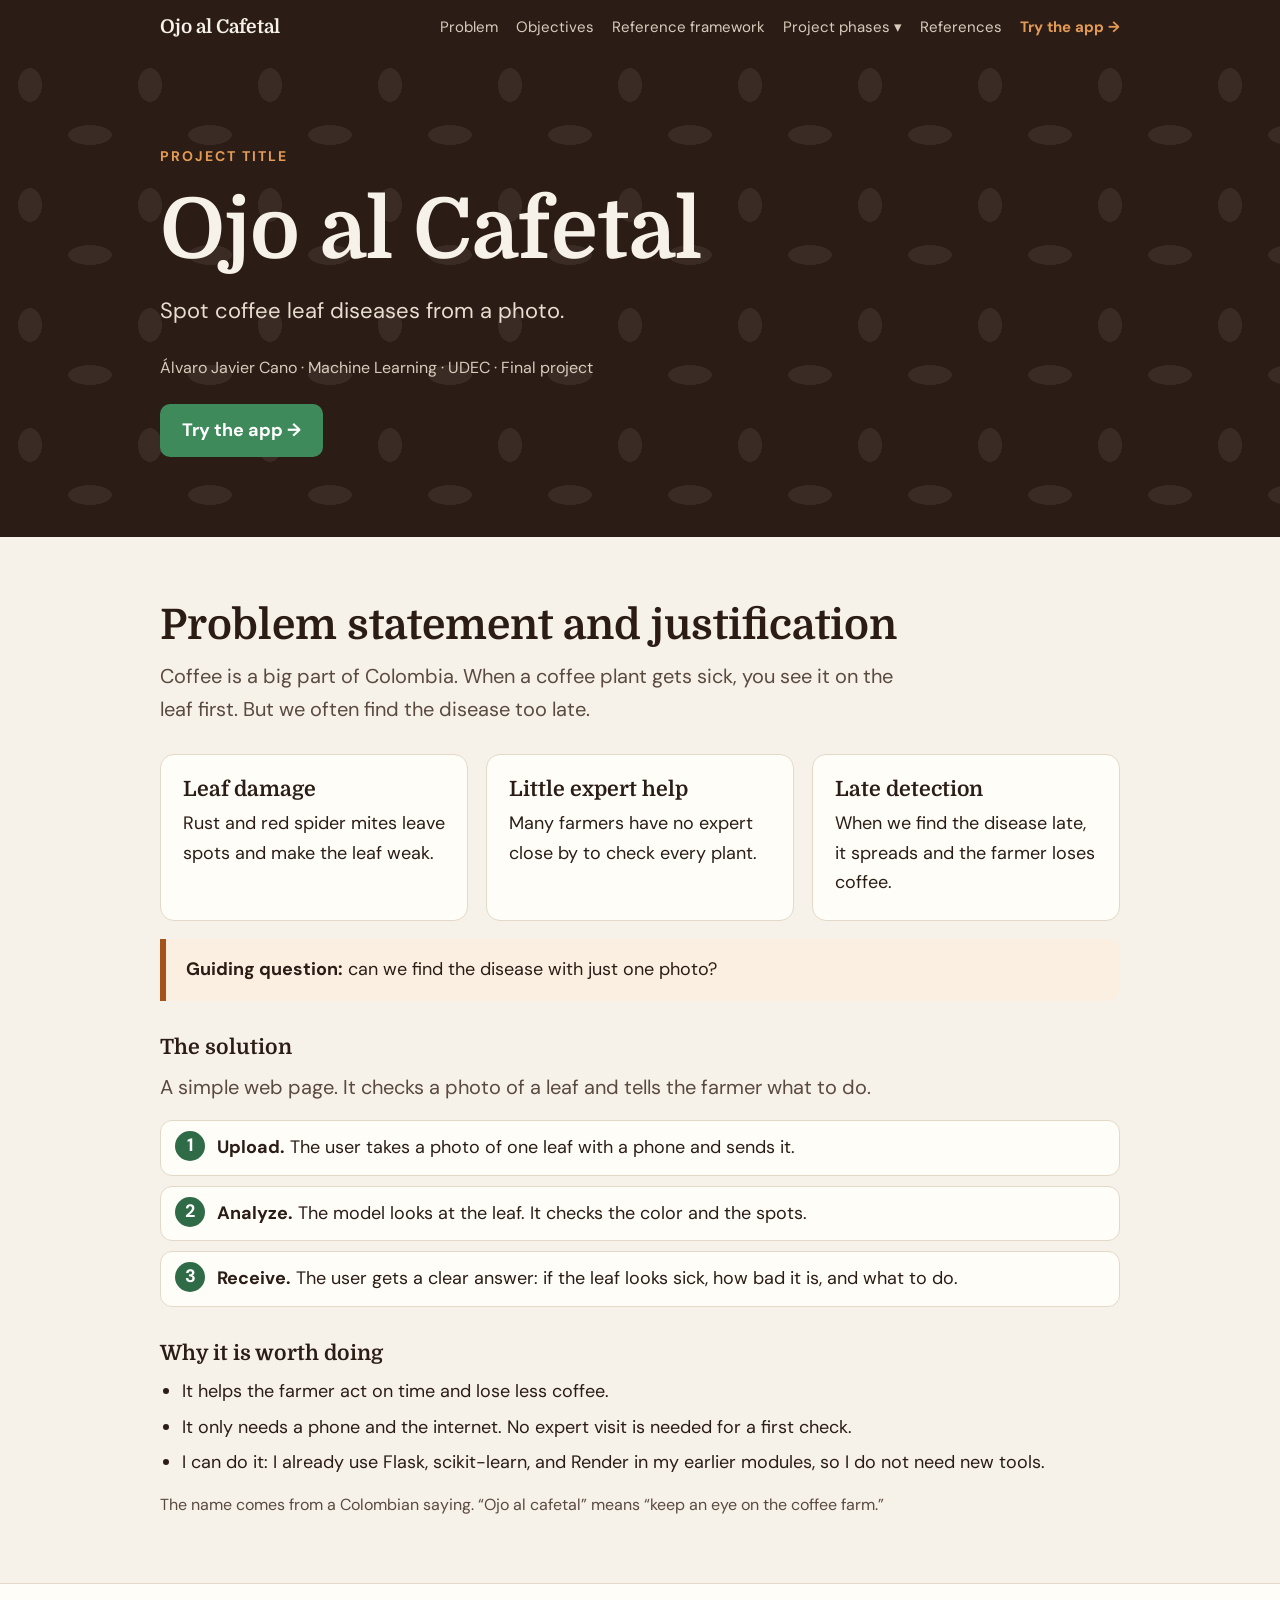
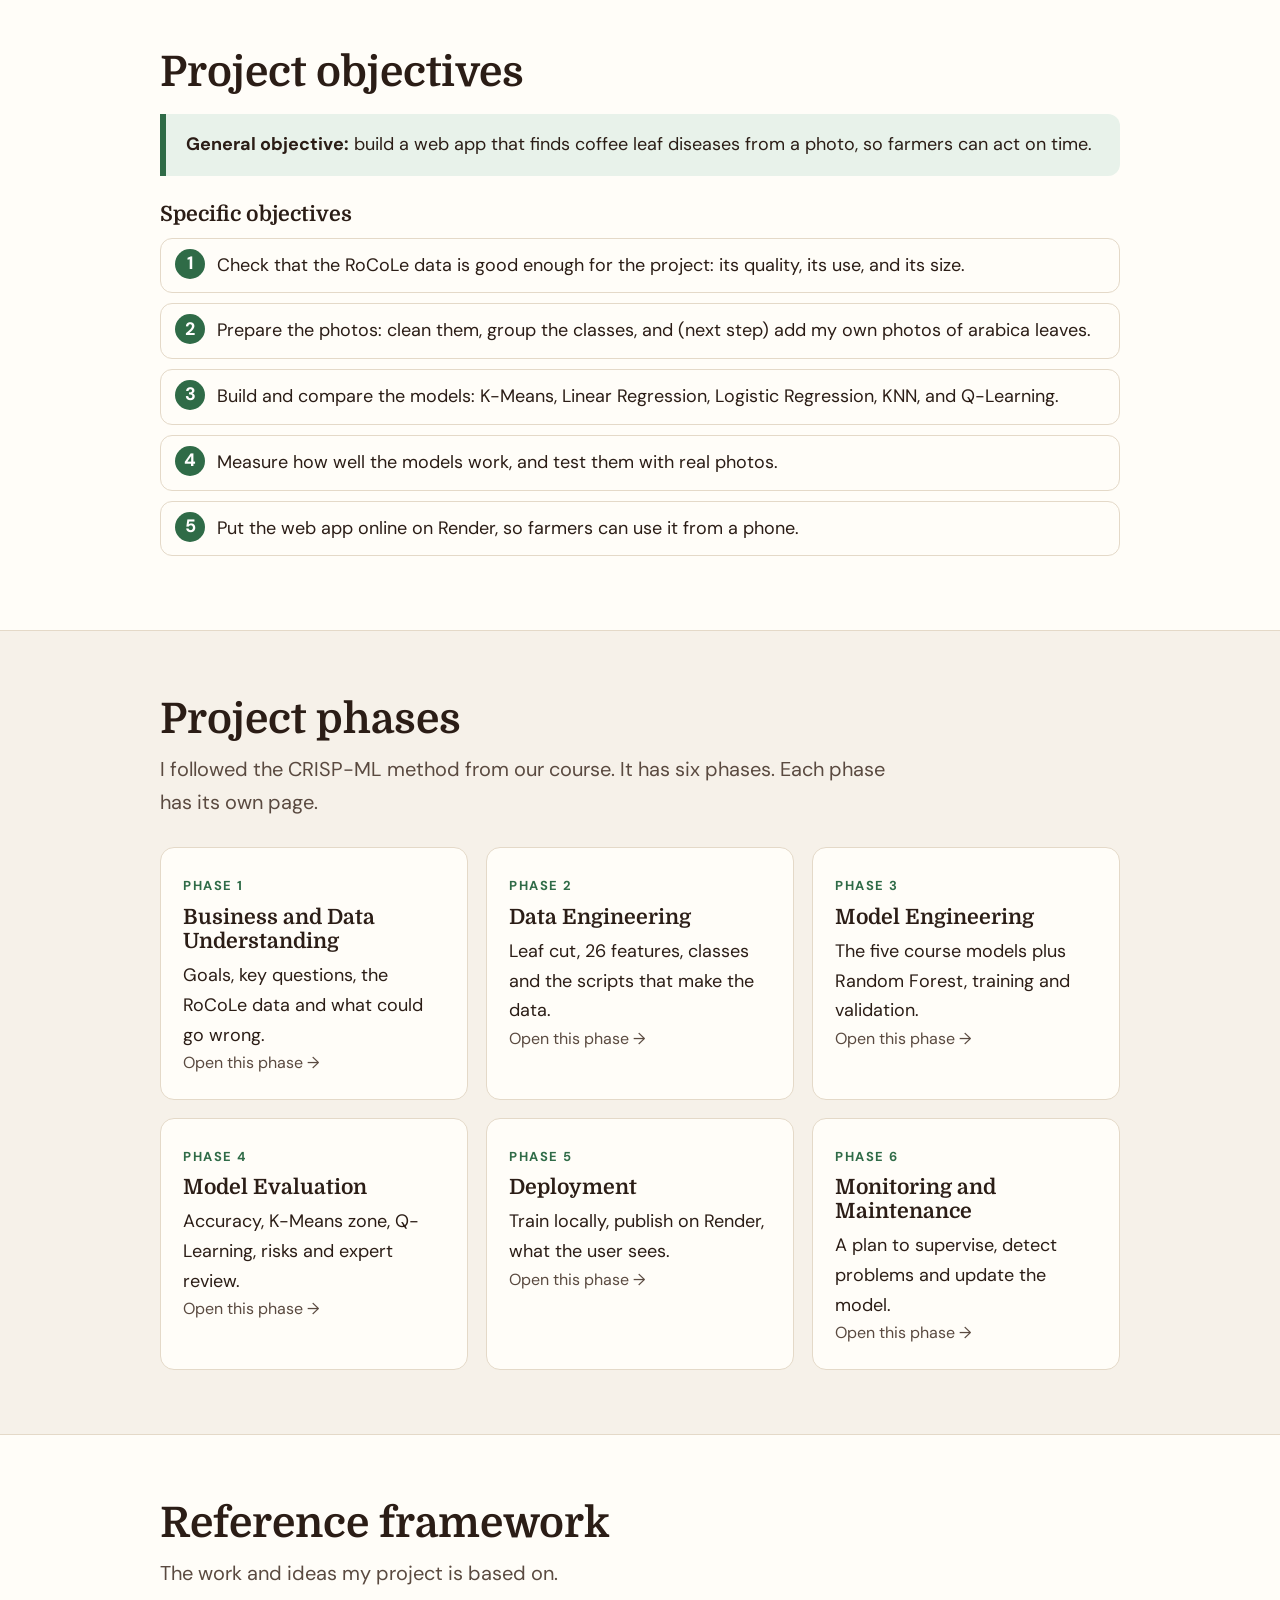
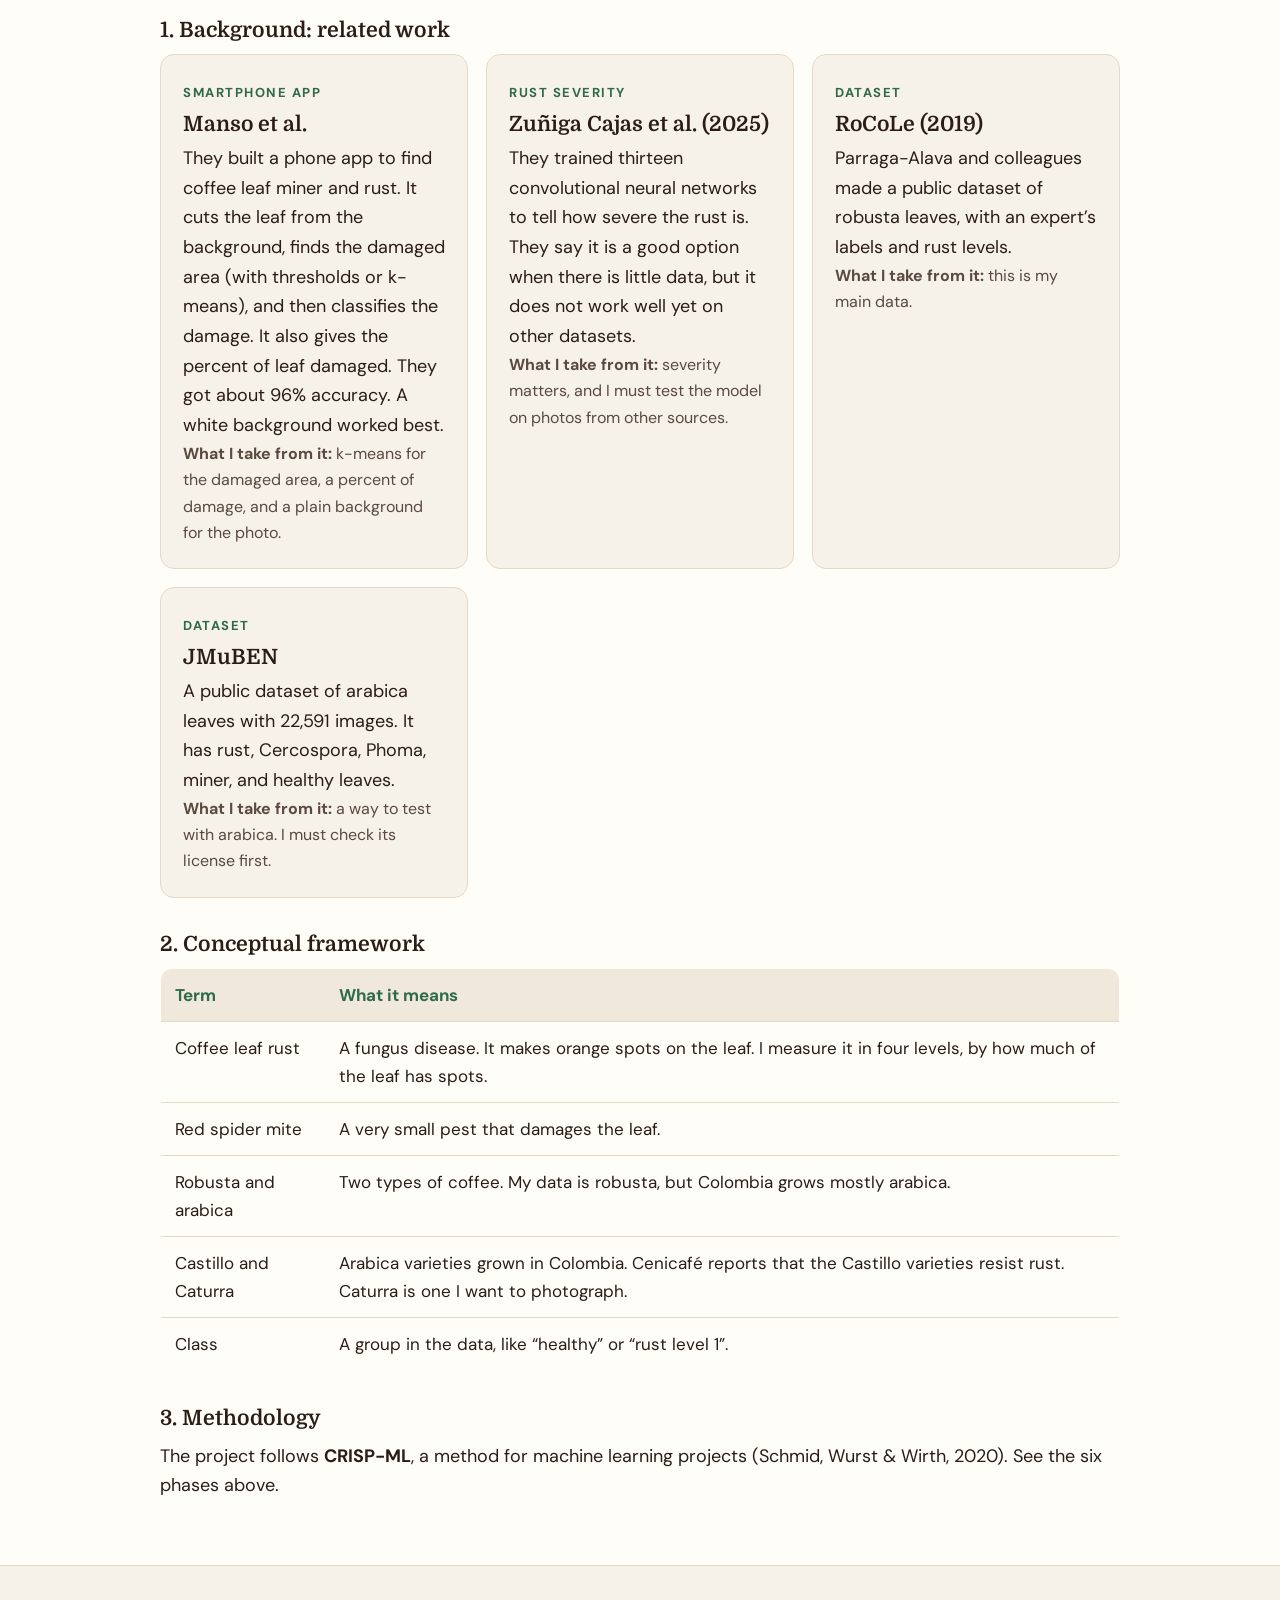
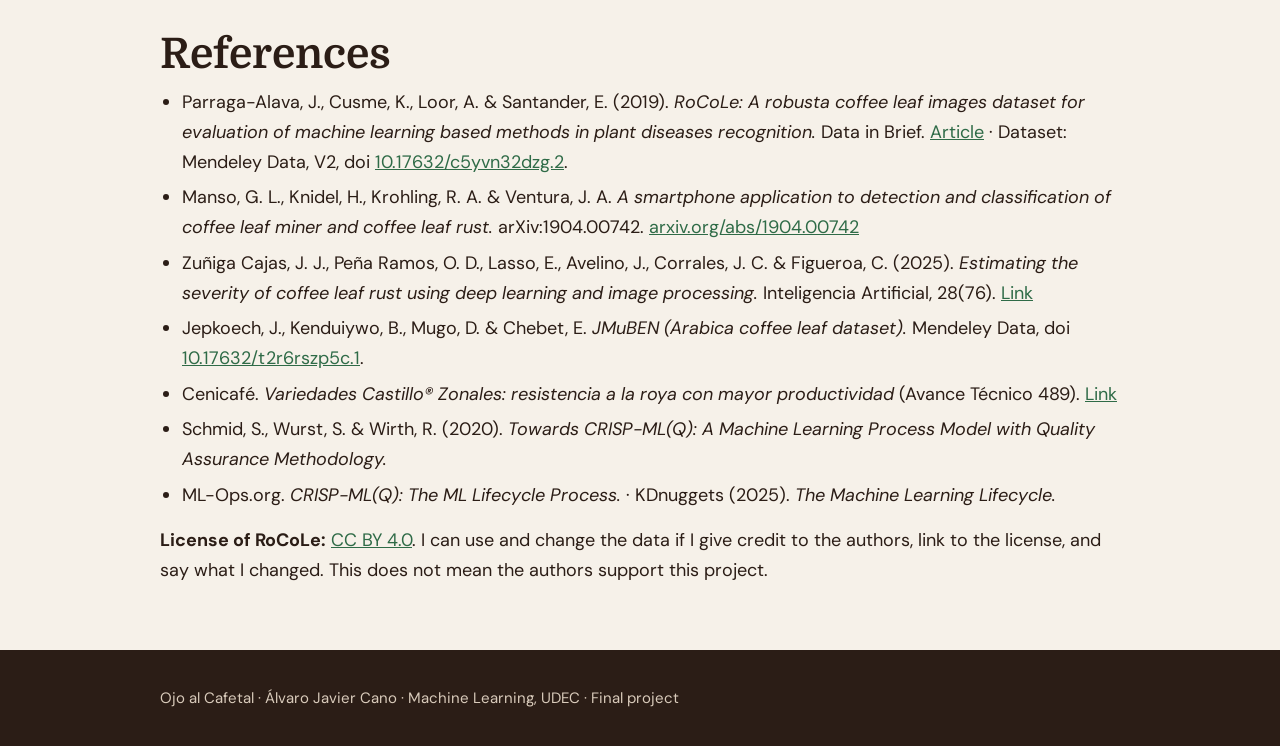
==== commit 9ff7ed06: "Phases menu and pages" ====
--- a/index.html
+++ b/index.html
@@ -10,21 +10,35 @@
 <link rel="preconnect" href="https://fonts.gstatic.com" crossorigin>
 <link href="https://fonts.googleapis.com/css2?family=Domine:wght@600;700&family=DM+Sans:wght@400;500;700&display=swap" rel="stylesheet">
 <link rel="stylesheet" href="style.css">
+<link rel="stylesheet" href="menu.css">
 </head>
 <body>
 
 <nav><div class="wrap">
-  <b>Ojo al Cafetal</b>
+  <a class="brand" href="index.html"><b>Ojo al Cafetal</b></a>
   <a href="#problem">Problem</a>
   <a href="#objectives">Objectives</a>
-  <a href="#phases">Phases</a>
   <a href="#framework">Reference framework</a>
-  <a href="#models">Models</a>
-  <a href="#data">Data</a>
-  <a href="#results">Results</a>
+  <details class="dd">
+    <summary>Project phases ▾</summary>
+    <div class="menu">
+      <a href="#phases">All phases</a>
+      <a href="phase-1-understanding.html">1. Business and Data Understanding</a>
+      <a href="phase-2-data-engineering.html">2. Data Engineering</a>
+      <a href="phase-3-model-engineering.html">3. Model Engineering</a>
+      <a href="phase-4-evaluation.html">4. Model Evaluation</a>
+      <a href="phase-5-deployment.html">5. Deployment</a>
+      <a href="phase-6-monitoring.html">6. Monitoring and Maintenance</a>
+    </div>
+  </details>
   <a href="#references">References</a>
   <a href="https://ojo-al-cafetal-app.onrender.com" style="color:#E39A55;font-weight:700">Try the app →</a>
 </div></nav>
+<script>
+(function(){var d=document.querySelector('details.dd');if(!d)return;
+document.addEventListener('click',function(e){if(!d.contains(e.target))d.removeAttribute('open');});
+})();
+</script>
 
 <header class="hero"><div class="wrap">
   <p class="kicker">Project title</p>
@@ -49,7 +63,7 @@
   <ol class="steps">
     <li><b>Upload.</b> The user takes a photo of one leaf with a phone and sends it.</li>
     <li><b>Analyze.</b> The model looks at the leaf. It checks the color and the spots.</li>
-    <li><b>Receive.</b> The user gets a clear answer: which disease it is, how bad it is, and what to do.</li>
+    <li><b>Receive.</b> The user gets a clear answer: if the leaf looks sick, how bad it is, and what to do.</li>
   </ol>
 
   <h3 style="margin:34px 0 12px">Why it is worth doing</h3>
@@ -67,25 +81,27 @@
   <h3 style="margin:26px 0 12px">Specific objectives</h3>
   <ol class="steps">
     <li>Check that the RoCoLe data is good enough for the project: its quality, its use, and its size.</li>
-    <li>Prepare the photos: clean them, group the classes, and add my own photos of arabica leaves.</li>
+    <li>Prepare the photos: clean them, group the classes, and (next step) add my own photos of arabica leaves.</li>
     <li>Build and compare the models: K-Means, Linear Regression, Logistic Regression, KNN, and Q-Learning.</li>
-    <li>Measure how well the models work, with accuracy, precision, and recall. Test them with real photos.</li>
+    <li>Measure how well the models work, and test them with real photos.</li>
     <li>Put the web app online on Render, so farmers can use it from a phone.</li>
   </ol>
 </div></section>
 
 <section id="phases"><div class="wrap">
   <h2>Project phases</h2>
-  <p class="lead">The work had four phases. Each one led to the next.</p>
-  <ol class="steps">
-    <li><b>Problem and data.</b> I defined the problem: find coffee leaf diseases in time. I chose the RoCoLe dataset (1,560 photos, 390 plants, 6 classes) and checked its quality and its limits, such as robusta coffee and unbalanced classes.</li>
-    <li><b>Preparation and features.</b> I cut the leaf from the background and took 26 numbers from each photo: color, spots, and texture. I split the data by plant, so the test is fair.</li>
-    <li><b>Models and evaluation.</b> I trained and compared Logistic Regression, KNN, K-Means, Linear Regression, and Q-Learning. The model in the app (Random Forest) reaches 86% with expert masks and 83% with the automatic mask. Naming the disease is harder: about 52%.</li>
-    <li><b>Deployment and testing.</b> I trained the model on my computer and put the web app online on Render with Flask. I tested it with photos from outside the dataset and wrote down the limits: other diseases, photos with several leaves, and arabica coffee.</li>
-  </ol>
+  <p class="lead">I followed the CRISP-ML method from our course. It has six phases. Each phase has its own page.</p>
+  <div class="grid phase-grid">
+    <a class="card phase-card" href="phase-1-understanding.html"><span class="tag">PHASE 1</span><h3>Business and Data Understanding</h3><p>Goals, key questions, the RoCoLe data and what could go wrong.</p><p class="note">Open this phase →</p></a>
+    <a class="card phase-card" href="phase-2-data-engineering.html"><span class="tag">PHASE 2</span><h3>Data Engineering</h3><p>Leaf cut, 26 features, classes and the scripts that make the data.</p><p class="note">Open this phase →</p></a>
+    <a class="card phase-card" href="phase-3-model-engineering.html"><span class="tag">PHASE 3</span><h3>Model Engineering</h3><p>The five course models plus Random Forest, training and validation.</p><p class="note">Open this phase →</p></a>
+    <a class="card phase-card" href="phase-4-evaluation.html"><span class="tag">PHASE 4</span><h3>Model Evaluation</h3><p>Accuracy, K-Means zone, Q-Learning, risks and expert review.</p><p class="note">Open this phase →</p></a>
+    <a class="card phase-card" href="phase-5-deployment.html"><span class="tag">PHASE 5</span><h3>Deployment</h3><p>Train locally, publish on Render, what the user sees.</p><p class="note">Open this phase →</p></a>
+    <a class="card phase-card" href="phase-6-monitoring.html"><span class="tag">PHASE 6</span><h3>Monitoring and Maintenance</h3><p>A plan to supervise, detect problems and update the model.</p><p class="note">Open this phase →</p></a>
+  </div>
 </div></section>
 
-<section id="framework"><div class="wrap">
+<section id="framework" class="alt"><div class="wrap">
   <h2>Reference framework</h2>
   <p class="lead">The work and ideas my project is based on.</p>
 
@@ -114,136 +130,9 @@
     <tr><td>Castillo and Caturra</td><td>Arabica varieties grown in Colombia. Cenicafé reports that the Castillo varieties resist rust. Caturra is one I want to photograph.</td></tr>
     <tr><td>Class</td><td>A group in the data, like “healthy” or “rust level 1”.</td></tr>
   </table>
-</div></section>
 
-<section id="models" class="alt"><div class="wrap">
-  <h2>3. Theoretical framework: the models</h2>
-  <p class="lead">Each model from our course answers a different question about a leaf. Here is how each one works, in simple words.</p>
-  <table style="margin-bottom:24px">
-    <tr><th>Question</th><th>Model</th></tr>
-    <tr><td>Is the leaf healthy or sick?</td><td>Logistic Regression</td></tr>
-    <tr><td>Which disease is it?</td><td>KNN</td></tr>
-    <tr><td>Which part of the leaf is damaged?</td><td>K-Means</td></tr>
-    <tr><td>How much is damaged?</td><td>Linear Regression</td></tr>
-    <tr><td>What is the best action?</td><td>Reinforcement Learning (Q-Learning)</td></tr>
-  </table>
-  <div class="grid">
-    <div class="card"><span class="tag">K-MEANS</span><h3>Which part is damaged?</h3>
-      <p>It puts pixels with similar colors into <i>K</i> groups. Green leaf, spots, and background end up in different groups.</p>
-      <p class="note">Steps: pick K centers. Put each point in the group of the nearest center. Move each center to the middle of its group. Repeat.</p></div>
-    <div class="card"><span class="tag">LINEAR REGRESSION</span><h3>How much is damaged?</h3>
-      <p>It draws a line to predict a number. For example, it can predict the percent of damage from the size of the spots.</p></div>
-    <div class="card"><span class="tag">LOGISTIC REGRESSION</span><h3>Healthy or sick?</h3>
-      <p>It gives a number between 0 and 1. If the number is above 0.5, we say the leaf is sick.</p></div>
-    <div class="card"><span class="tag">KNN</span><h3>Which disease is it?</h3>
-      <p>K-Nearest Neighbors. It finds the <i>K</i> leaves most like the new one, and picks the disease that shows up the most.</p>
-      <p class="note">Example with K = 5: if 4 of the 5 closest leaves have rust level 1, the answer is rust level 1.</p></div>
-    <div class="card"><span class="tag">Q-LEARNING</span><h3>What is the best action?</h3>
-      <p>An agent learns by trying actions and getting rewards. A table (the Q-table) keeps a score for each action in each situation.</p>
-      <p class="note">It also thinks about the future, not only the next reward. In my project, the situation is the diagnosis, and the actions are things like “keep watching” or “apply treatment.” I will set the rewards with simple rules.</p></div>
-  </div>
-</div></section>
-
-<section id="data" class="dark"><div class="wrap">
-  <h2>4. The data I use: RoCoLe</h2>
-  <p class="lead">A public dataset of robusta coffee leaves. An expert checked the labels. It also shows rust levels, based on how much of the leaf has spots.</p>
-  <div class="stats">
-    <div class="stat"><b>1,560</b><span>leaf images</span></div>
-    <div class="stat"><b>390</b><span>plants</span></div>
-    <div class="stat"><b>6</b><span>classes</span></div>
-    <div class="stat"><b>5 MP</b><span>phone photos (JPEG)</span></div>
-  </div>
-  <h3 style="margin-bottom:6px">There are many more healthy leaves than sick leaves</h3>
-  <div class="bars" style="color:var(--dark)">
-    <div class="bar" style="color:var(--cream)"><span>Healthy</span><i class="h" style="width:100%"></i><span>791</span></div>
-    <div class="bar" style="color:var(--cream)"><span>Rust level 1</span><i style="width:43.5%"></i><span>344</span></div>
-    <div class="bar" style="color:var(--cream)"><span>Red spider mite</span><i class="m" style="width:21.1%"></i><span>167</span></div>
-    <div class="bar" style="color:var(--cream)"><span>Rust level 2</span><i style="width:21%"></i><span>166</span></div>
-    <div class="bar" style="color:var(--cream)"><span>Rust level 3</span><i style="width:7.8%"></i><span>62</span></div>
-    <div class="bar" style="color:var(--cream)"><span>Rust level 4</span><i style="width:3.8%"></i><span>30</span></div>
-  </div>
-  <p><b style="color:var(--orange)">There are about 26 times more healthy leaves than rust level 4 leaves.</b> The model could learn to always say “healthy.” I will fix this by grouping the classes: healthy, mild rust, severe rust, and mite.</p>
-  <p class="note" style="color:#D9CBBB">Rust level, by how much of the leaf has spots: 1 = 1–5%, 2 = 6–20%, 3 = 21–50%, 4 = more than 50%.</p>
-</div></section>
-
-<section id="quality"><div class="wrap">
-  <h2>Data quality: the good and the bad</h2>
-  <div class="grid">
-    <div class="card">
-      <span class="tag">GOOD</span>
-      <ul>
-        <li>An expert checked the labels</li>
-        <li>Photos taken with a phone, just like real use</li>
-        <li>It has rust levels (how bad the rust is)</li>
-        <li>Open license: CC BY 4.0</li>
-      </ul>
-    </div>
-    <div class="card">
-      <span class="tag warn">LIMITS</span>
-      <ul>
-        <li>It is robusta coffee, but Colombia grows mostly arabica</li>
-        <li>The photos are not from Colombia</li>
-        <li>The classes are not balanced</li>
-        <li>I only tested it with a few photos from other sources, not a full field study</li>
-        <li>I must give credit to the authors, and say if I change the data</li>
-      </ul>
-    </div>
-  </div>
-  <div class="callout"><b>Next step:</b> I used RoCoLe as the base. The next step is to take my own photos of Colombian arabica leaves (for example Castillo and Caturra) to test the model in real conditions. The results below show these limits clearly.</div>
-  <p class="note">Another risk: photos can be very different. The web page will ask for one leaf, good light, and a plain background.</p>
-</div></section>
-
-<section id="results" class="alt"><div class="wrap">
-  <h2>5. Results</h2>
-  <p class="lead">What the models did with the RoCoLe photos. Every number below comes from my own tests.</p>
-
-  <div class="stats" style="color:var(--dark)">
-    <div class="stat"><b>86%</b><span style="color:var(--muted)">healthy or sick (expert masks)</span></div>
-    <div class="stat"><b>83%</b><span style="color:var(--muted)">healthy or sick (automatic mask, as in the app)</span></div>
-    <div class="stat"><b>~52%</b><span style="color:var(--muted)">which disease (best model)</span></div>
-  </div>
-
-  <h3 style="margin:10px 0 12px">How I measured it</h3>
-  <ul>
-    <li><b>Features.</b> From each photo I took 26 numbers: leaf color (RGB and HSV), the share of yellow, orange and brown, the size and number of spots, and texture.</li>
-    <li><b>Split by plant.</b> RoCoLe has 4 photos of each plant. If photos of the same plant are in both train and test, the score looks better than it is. So I split the data by plant.</li>
-    <li><b>Same mask as the app.</b> The first models used the expert’s outline of the leaf. The app cuts the leaf by itself (GrabCut), and this gave a different result. I trained again with the automatic mask, so the number matches what the user gets.</li>
-  </ul>
-
-  <h3 style="margin:28px 0 12px">Models compared</h3>
-  <table>
-    <tr><th>Task</th><th>Model</th><th>Result</th></tr>
-    <tr><td>Healthy or sick</td><td>Random Forest (used in the app)</td><td>86.1% with expert masks; 83.5% with automatic masks (grouped by plant); 83.0% on the test set</td></tr>
-    <tr><td>Healthy or sick</td><td>Logistic Regression</td><td>81.0%</td></tr>
-    <tr><td>Healthy or sick</td><td>KNN</td><td>74.7%</td></tr>
-    <tr><td>Which disease (6 classes)</td><td>KNN</td><td>44.4%</td></tr>
-    <tr><td>Which disease (6 classes)</td><td>Best model I tried</td><td>about 52%</td></tr>
-    <tr><td>How much is damaged</td><td>Linear Regression</td><td>R² = 0.38 (only a trend)</td></tr>
-  </table>
-  <p class="note" style="margin-top:10px">The goal was more than 80% for healthy or sick, and the app model reaches it. Telling the diseases apart is much harder with these features. That is why the app does not name the disease; it says if the leaf looks sick.</p>
-
-  <h3 style="margin:28px 0 12px">K-Means: where is the damage?</h3>
-  <p>K-Means groups the pixels of the leaf by color (5 groups, using the a and b color channels). A group counts as damage if most of its pixels are yellow, orange or brown. The app paints these pixels in magenta and gives the percent of the leaf.</p>
-  <table style="margin-top:12px">
-    <tr><th>Rust level in RoCoLe</th><th>Typical K-Means result</th></tr>
-    <tr><td>Level 2 (6–20% by the expert scale)</td><td>about 4.5%</td></tr>
-    <tr><td>Level 3 (21–50%)</td><td>about 7.8%</td></tr>
-    <tr><td>Level 4 (more than 50%)</td><td>about 17.1%</td></tr>
-  </table>
-  <p class="note" style="margin-top:10px">The order is right, but K-Means gives lower numbers than the expert scale. It also misses rust level 1. So the app calls it an <i>estimate of the zone with signs of damage</i>, not a measure of damage.</p>
-
-  <h3 style="margin:28px 0 12px">Q-Learning: what to do?</h3>
-  <p>I made a simulation of one coffee plot. The agent can <i>keep watching</i>, <i>improve crop management</i>, or <i>apply fungicide</i>. The rewards follow Cenicafé’s guidance: resistant varieties (about 80% of the planted area) do not need chemical control, and susceptible ones like Caturra should be treated when the rust level grows. The app uses the learned table to give advice by rust level and variety.</p>
-  <div class="callout"><b>Honest note:</b> the simulation numbers (costs and rewards) are my assumptions. The advice is a help, not a diagnosis, and a technician should confirm it.</div>
-
-  <h3 style="margin:28px 0 12px">What does not work well</h3>
-  <div class="grid">
-    <div class="card"><span class="tag warn">LIMIT</span><h3>Other diseases</h3><p>The model only knows rust and red spider mite. A leaf with white mold or other spots can still be called “sick”.</p></div>
-    <div class="card"><span class="tag warn">LIMIT</span><h3>Messy photos</h3><p>If there are several leaves in the photo, the automatic cut can include more than one. The app asks for one leaf on a plain background and warns when the cut looks wrong.</p></div>
-    <div class="card"><span class="tag warn">LIMIT</span><h3>Other coffee types</h3><p>The training photos are robusta. In a few tests with other photos the answers were right, but the confidence was only 60–70%. A real test with arabica is still needed.</p></div>
-    <div class="card"><span class="tag warn">LIMIT</span><h3>Rust level 1</h3><p>Very early rust is the hardest case: the spots are small, and K-Means often finds almost nothing.</p></div>
-  </div>
-  <p style="margin-top:22px"><a class="btn" href="https://ojo-al-cafetal-app.onrender.com">Try the app →</a></p>
+  <h3 style="margin:34px 0 12px">3. Methodology</h3>
+  <p>The project follows <b>CRISP-ML</b>, a method for machine learning projects (Schmid, Wurst &amp; Wirth, 2020). See the six phases above.</p>
 </div></section>
 
 <section id="references"><div class="wrap">
@@ -254,6 +143,8 @@
     <li>Zuñiga Cajas, J. J., Peña Ramos, O. D., Lasso, E., Avelino, J., Corrales, J. C. &amp; Figueroa, C. (2025). <i>Estimating the severity of coffee leaf rust using deep learning and image processing.</i> Inteligencia Artificial, 28(76). <a href="https://journal.iberamia.org/index.php/intartif/article/view/1833">Link</a></li>
     <li>Jepkoech, J., Kenduiywo, B., Mugo, D. &amp; Chebet, E. <i>JMuBEN (Arabica coffee leaf dataset).</i> Mendeley Data, doi <a href="https://doi.org/10.17632/t2r6rszp5c.1">10.17632/t2r6rszp5c.1</a>.</li>
     <li>Cenicafé. <i>Variedades Castillo® Zonales: resistencia a la roya con mayor productividad</i> (Avance Técnico 489). <a href="https://www.researchgate.net/publication/330320913_Variedades_CastilloR_Zonales_resistencia_a_la_roya_con_mayor_productividad_avt0489">Link</a></li>
+    <li>Schmid, S., Wurst, S. &amp; Wirth, R. (2020). <i>Towards CRISP-ML(Q): A Machine Learning Process Model with Quality Assurance Methodology.</i></li>
+    <li>ML-Ops.org. <i>CRISP-ML(Q): The ML Lifecycle Process.</i> · KDnuggets (2025). <i>The Machine Learning Lifecycle.</i></li>
   </ul>
   <p style="margin-top:16px"><b>License of RoCoLe:</b> <a href="https://creativecommons.org/licenses/by/4.0/">CC BY 4.0</a>. I can use and change the data if I give credit to the authors, link to the license, and say what I changed. This does not mean the authors support this project.</p>
 </div></section>
--- a/menu.css
+++ b/menu.css
@@ -0,0 +1,26 @@
+/* Dropdown menu for the project phases + small page helpers */
+nav .brand{margin-right:auto;text-decoration:none}
+nav .brand b{margin-right:0;color:var(--cream)}
+nav .dd{position:relative}
+nav .dd summary{list-style:none;cursor:pointer;color:#D9CBBB;font-size:15px;user-select:none}
+nav .dd summary::-webkit-details-marker{display:none}
+nav .dd summary:hover,nav .dd[open] summary{color:var(--orange)}
+nav .dd .menu{position:absolute;top:100%;left:-14px;min-width:280px;background:var(--dark);
+  border:1px solid #5A4235;border-radius:10px;padding:8px;box-shadow:0 10px 24px rgba(0,0,0,.35);z-index:10}
+nav .dd .menu a{display:block;padding:9px 12px;border-radius:8px;font-size:15px;white-space:nowrap}
+nav .dd .menu a:hover{background:#3A2A21}
+@media (max-width:700px){
+  nav .dd .menu{position:static;box-shadow:none;margin-top:6px;min-width:0}
+  nav .dd .menu a{white-space:normal}
+}
+header.hero.hero-small{padding:40px 0 36px}
+header.hero.hero-small h1{font-size:clamp(30px,5.5vw,48px)}
+.phase-grid{grid-template-columns:repeat(auto-fit,minmax(280px,1fr))}
+a.phase-card{text-decoration:none;color:inherit;display:block;transition:transform .12s,border-color .12s}
+a.phase-card:hover{transform:translateY(-3px);border-color:var(--green)}
+a.phase-card h3{color:var(--dark)}
+.pager{display:flex;gap:12px;justify-content:space-between;flex-wrap:wrap}
+.pager a{padding:12px 18px;border:1px solid var(--line);border-radius:10px;background:var(--card);
+  text-decoration:none;font-weight:700}
+.pager a:hover{border-color:var(--green)}
+code{background:#EFE6D7;padding:1px 6px;border-radius:5px;font-size:.92em}
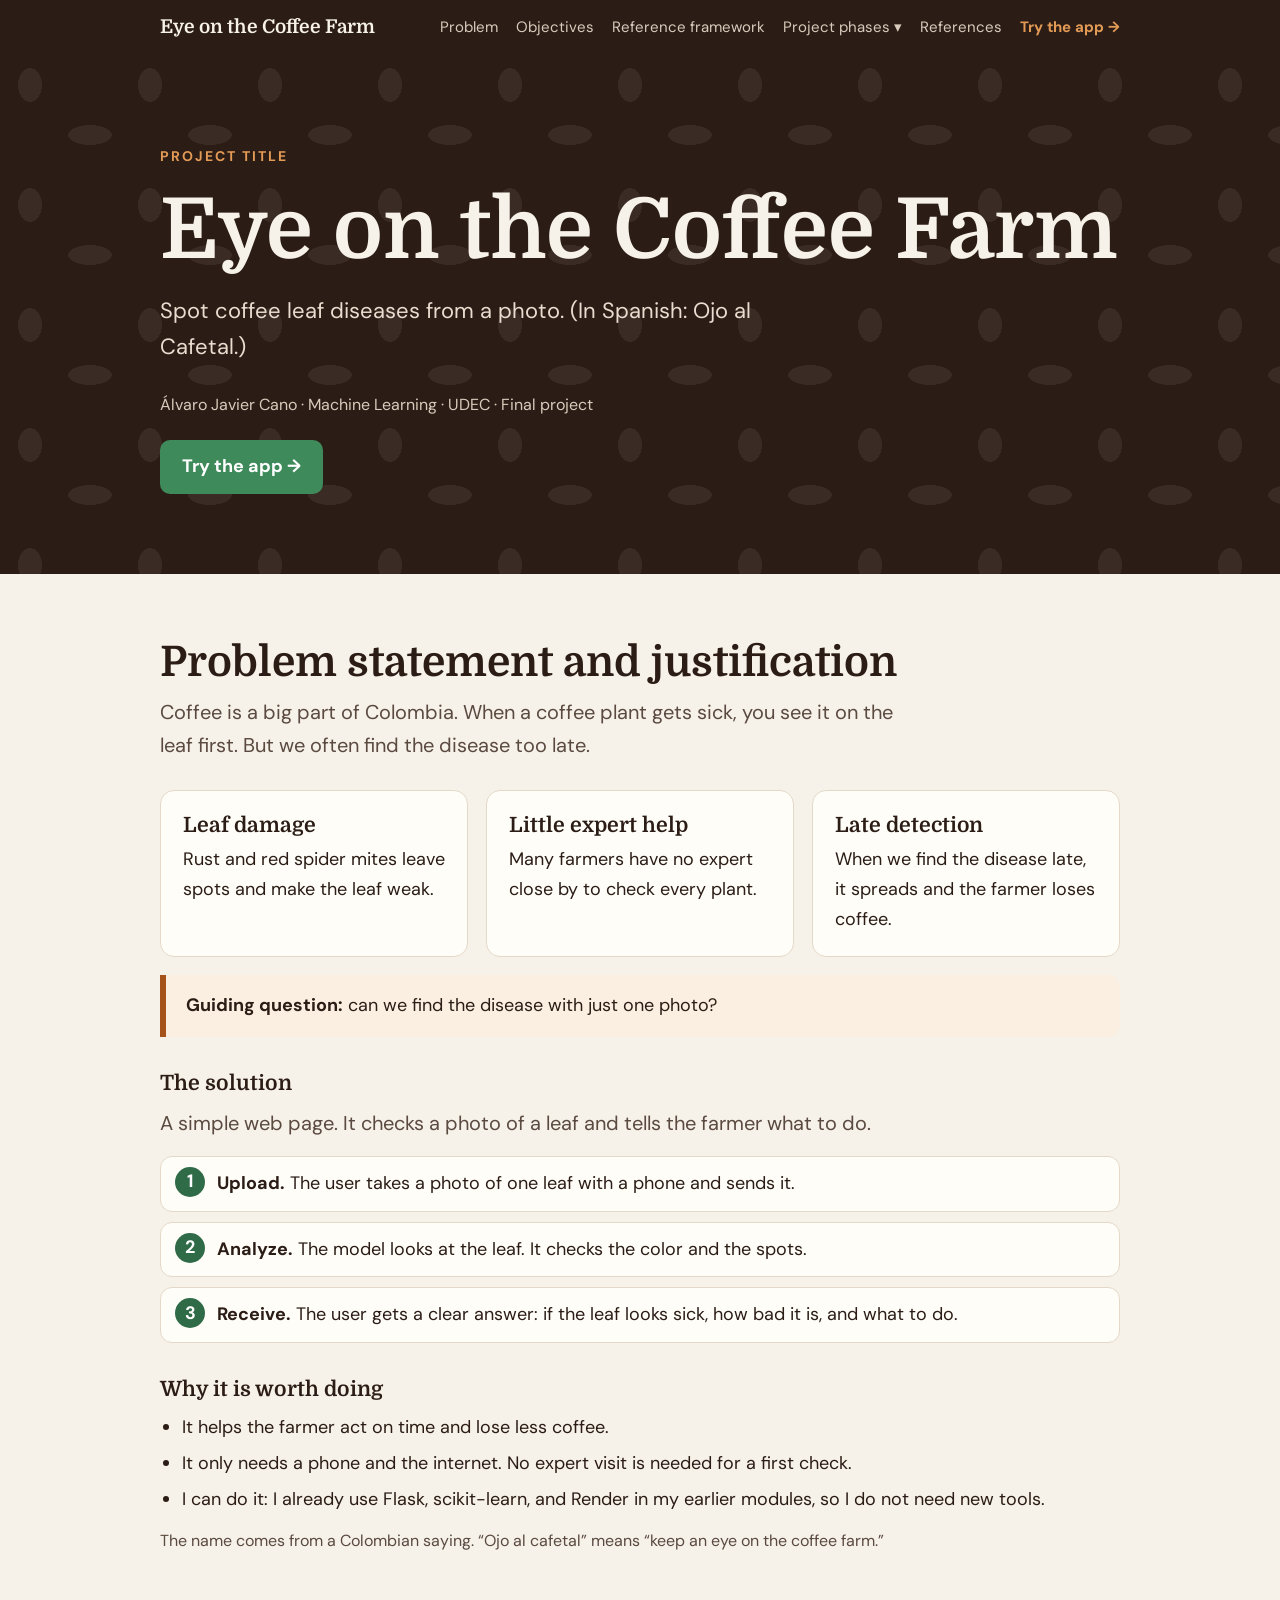
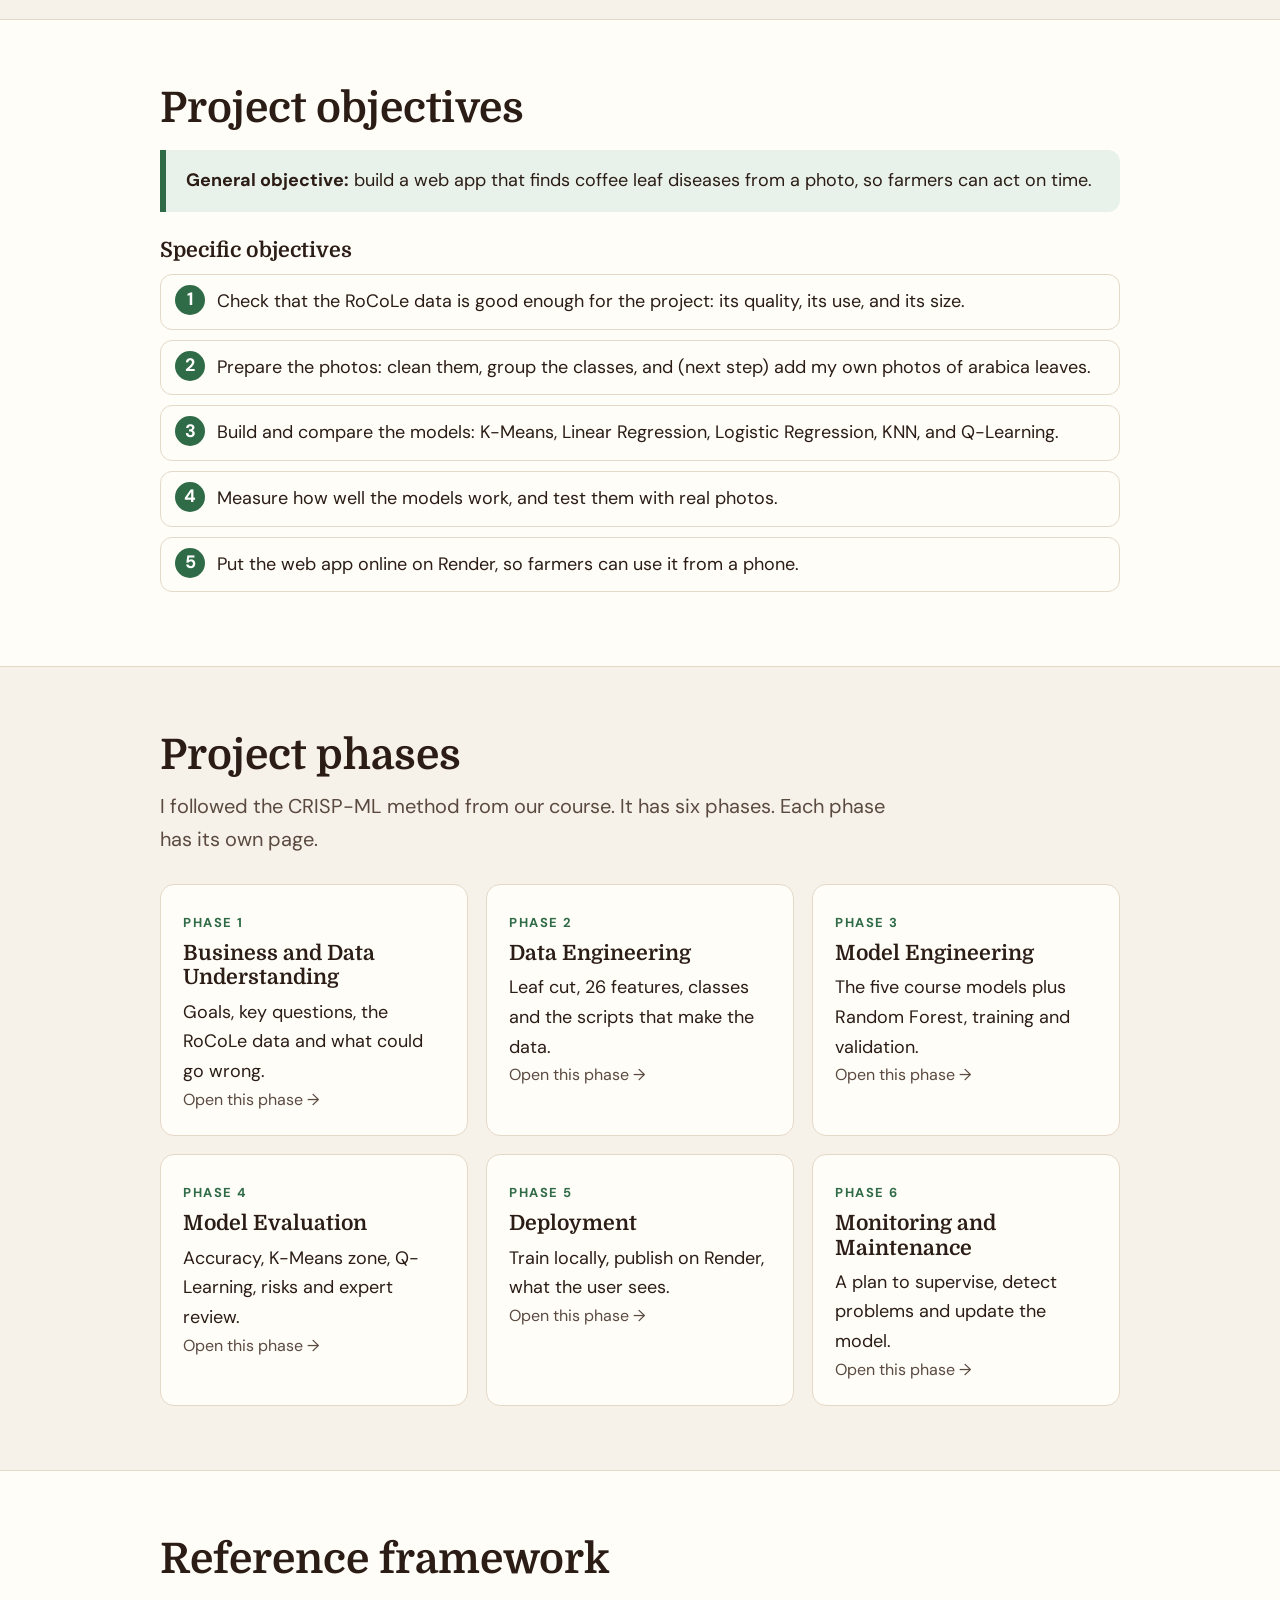
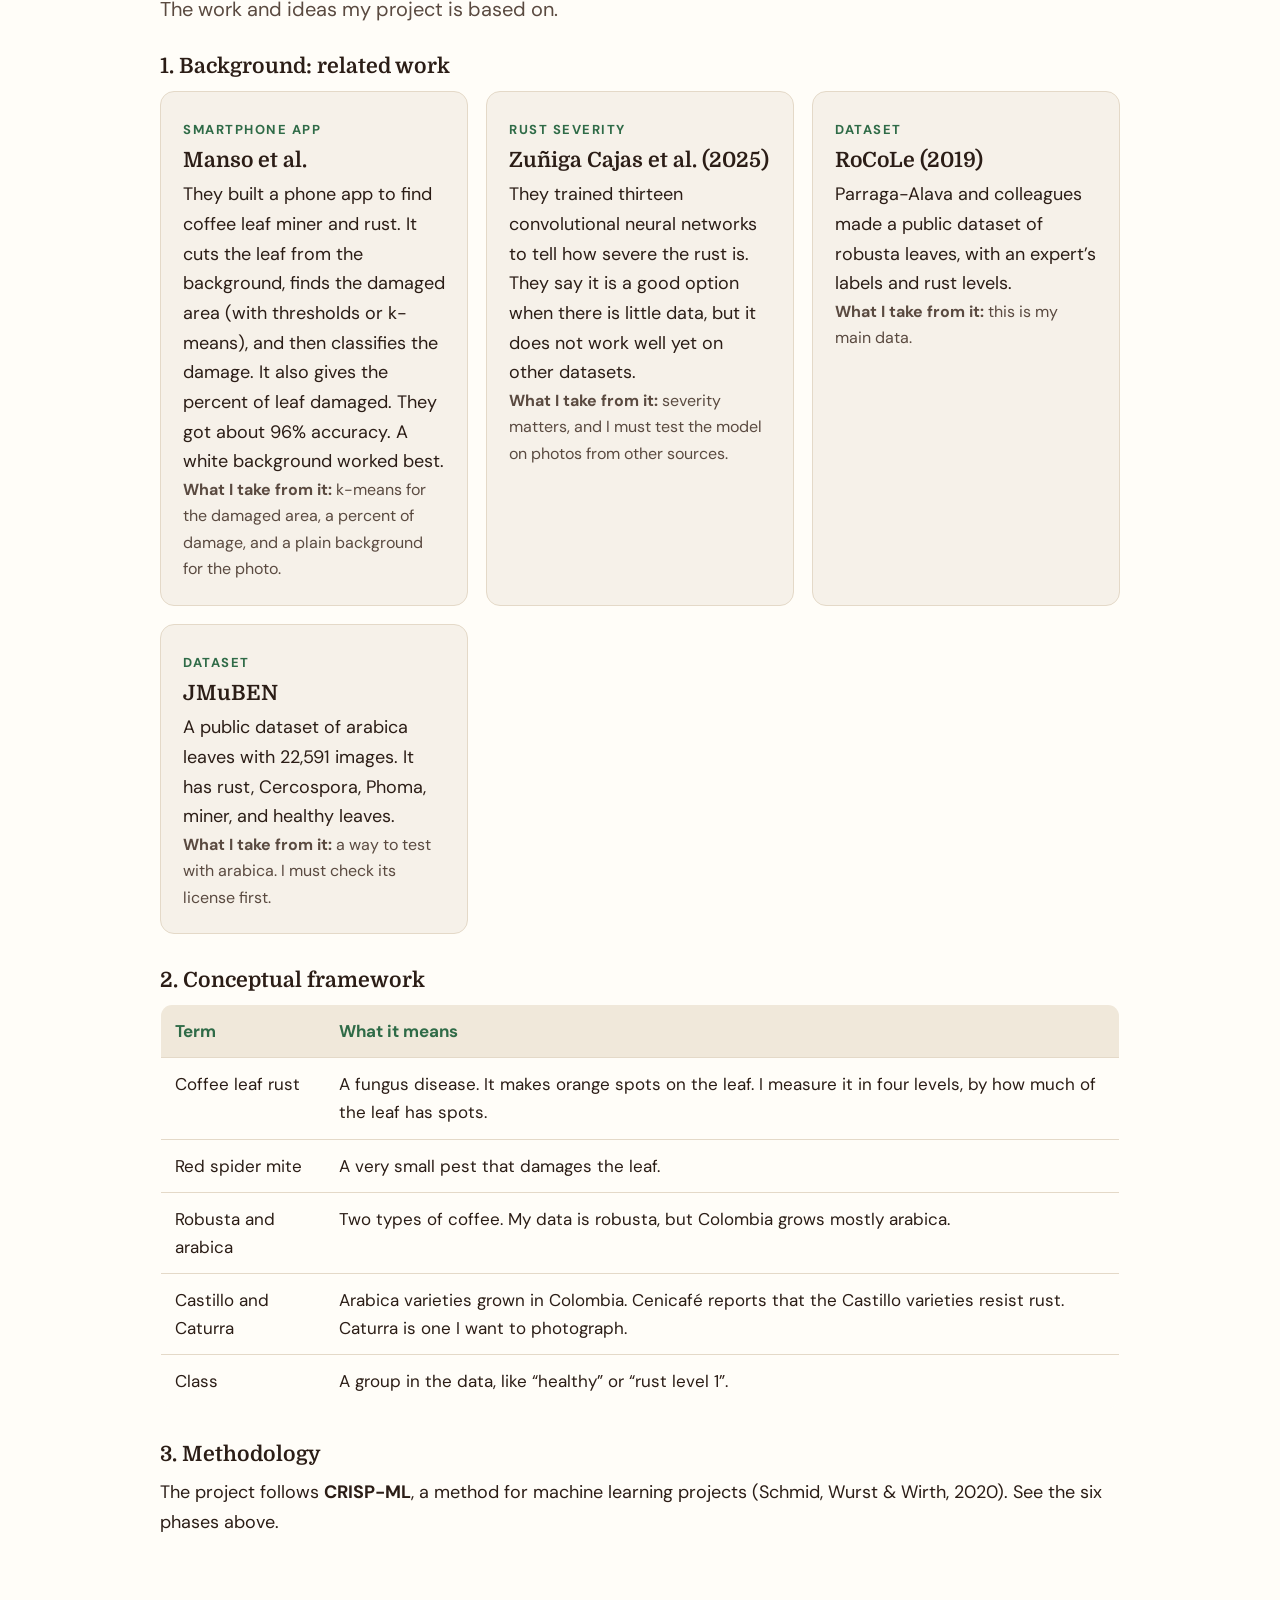
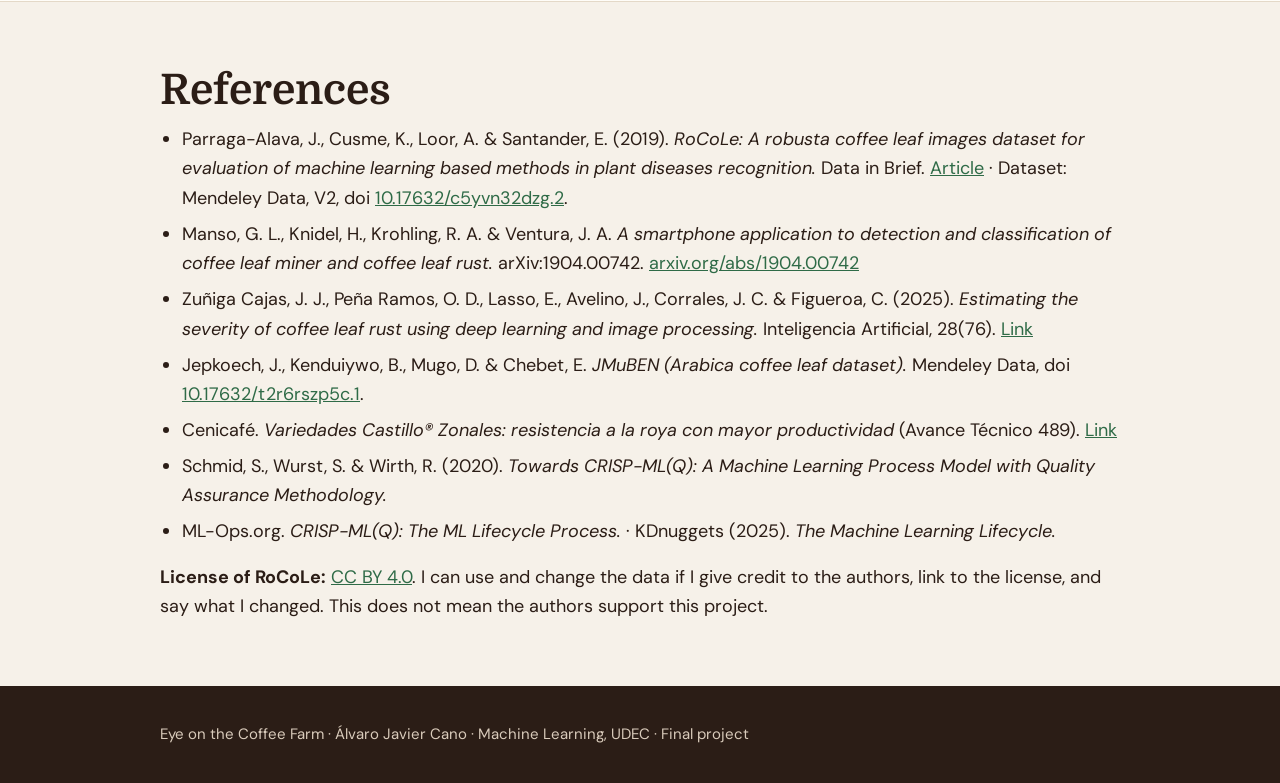
==== commit 7323ec69: "nwe name" ====
--- a/index.html
+++ b/index.html
@@ -3,7 +3,7 @@
 <head>
 <meta charset="utf-8">
 <meta name="viewport" content="width=device-width,initial-scale=1">
-<title>Ojo al Cafetal – Research</title>
+<title>Eye on the Coffee Farm – Research</title>
 <meta name="description" content="Final project, Machine Learning: spot coffee leaf diseases from a photo.">
 <link rel="icon" href="data:image/svg+xml,<svg xmlns='http://www.w3.org/2000/svg' viewBox='0 0 100 100'><text y='.9em' font-size='90'>🌿</text></svg>">
 <link rel="preconnect" href="https://fonts.googleapis.com">
@@ -15,7 +15,7 @@
 <body>
 
 <nav><div class="wrap">
-  <a class="brand" href="index.html"><b>Ojo al Cafetal</b></a>
+  <a class="brand" href="index.html"><b>Eye on the Coffee Farm</b></a>
   <a href="#problem">Problem</a>
   <a href="#objectives">Objectives</a>
   <a href="#framework">Reference framework</a>
@@ -42,8 +42,8 @@
 
 <header class="hero"><div class="wrap">
   <p class="kicker">Project title</p>
-  <h1>Ojo al Cafetal</h1>
-  <p class="sub">Spot coffee leaf diseases from a photo.</p>
+  <h1>Eye on the Coffee Farm</h1>
+  <p class="sub">Spot coffee leaf diseases from a photo. (In Spanish: Ojo al Cafetal.)</p>
   <p class="by">Álvaro Javier Cano · Machine Learning · UDEC · Final project</p>
   <p style="margin-top:22px"><a class="btn" href="https://ojo-al-cafetal-app.onrender.com">Try the app →</a></p>
 </div></header>
@@ -150,7 +150,7 @@
 </div></section>
 
 <footer><div class="wrap">
-  Ojo al Cafetal · Álvaro Javier Cano · Machine Learning, UDEC · Final project
+  Eye on the Coffee Farm · Álvaro Javier Cano · Machine Learning, UDEC · Final project
 </div></footer>
 
 </body>
